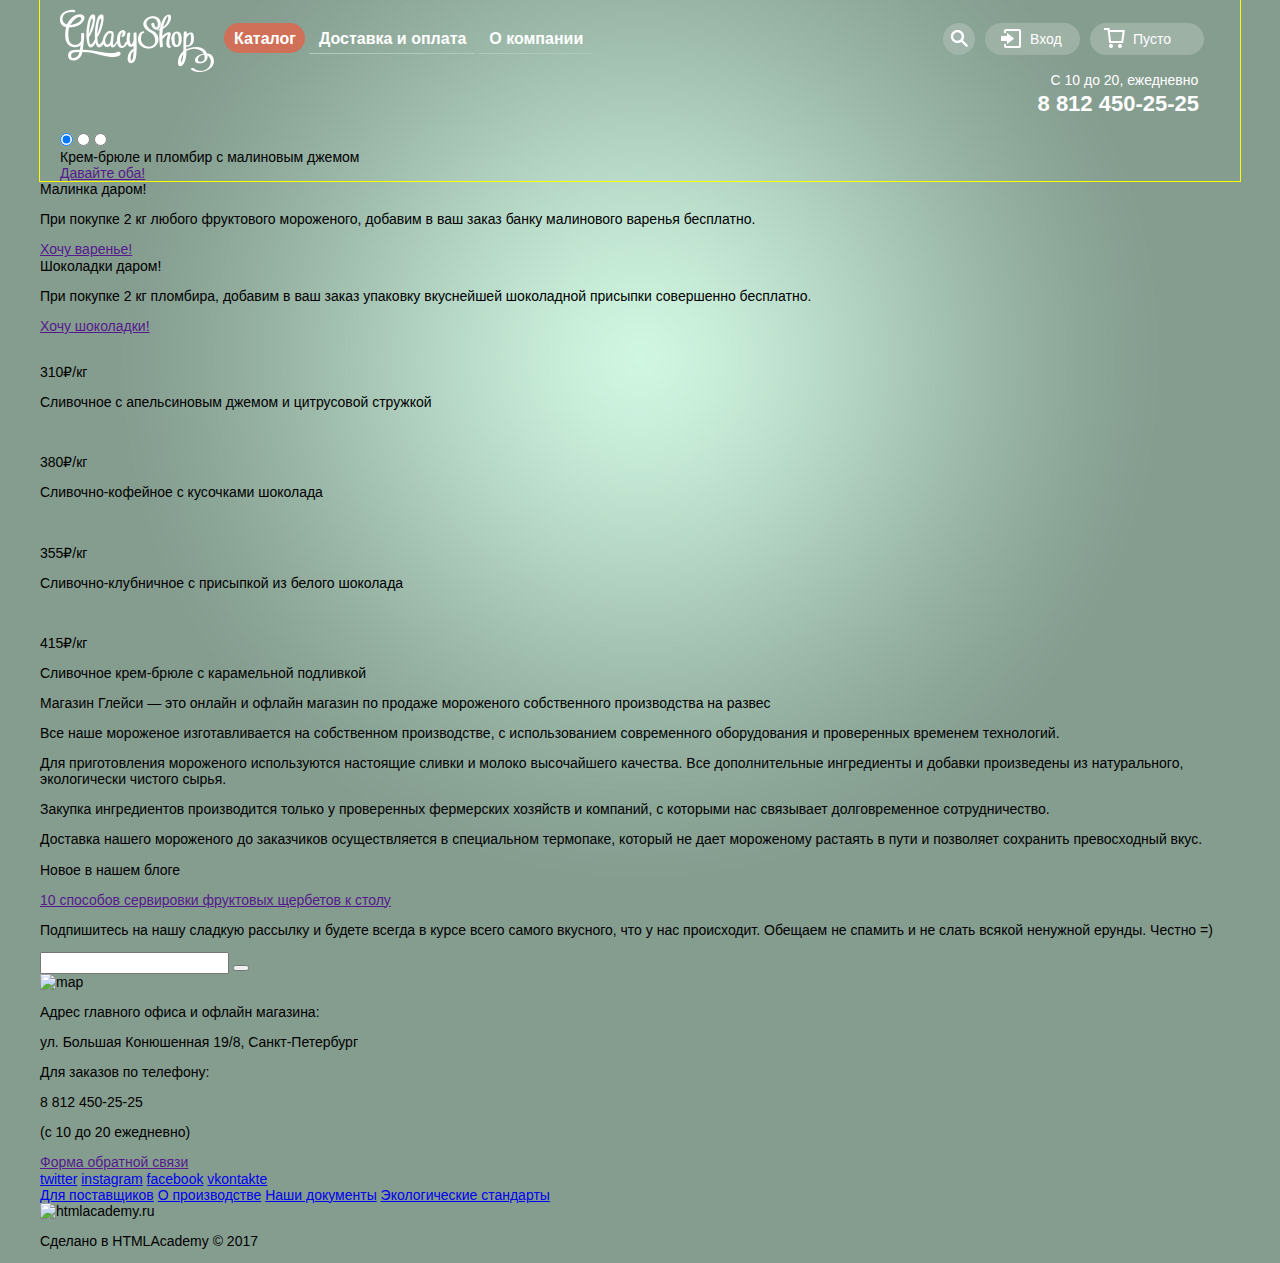
==== index.html @ 5979ecb3 "изменения в файле readme.md" ====
<!DOCTYPE html>
<html lang="ru">
    <head>
        <meta charset="utf-8">
        <title>HTML Academy: Глейси</title>
        <link href="css/normalize.css" rel="stylesheet">
        <link href="css/style.css" rel="stylesheet">
    </head>
  <body>
        <header class="main-header">
            <div class="header-container">
                <div class="menu-wrapper clearfix">
                    <div class="logo">
                       <img src="img/logo.png" alt="logo">
                    </div>
                    <div class="main-menu">
                        <a href="#" class="catalog active">Каталог</a> 
                            <ul class="new is-hidden">
                                <li>Новинки</li>
                                <li>Сливочное</li>
                                <li class="active">Щербеты</li>
                                <li>Фруктовый лед</li>
                                <li>Мелорин</li>
                            </ul>
                        <a href="#">Доставка и оплата</a>
                        <a href="#">О компании</a>
                    </div>
                    <div class="user-block clearfix">
                        <div class="search">поиск
                            <a href="#" class="search-link">search</a>
                        </div>
                        <div class="search-block">
                            <input type="text" placeholder="Что ищем?">
                        </div>
                        <div class="log-in">Вход</div>
                        <div class="popup-block">
                            <input type="text" placeholder="Электронная почта">
                            <input type="text" placeholder="Пароль">
                            <a href="#" class="log-in-link">Войти</a>
                            <a href="#">Забыли пароль?</a>
                            <a href="#">Новая регистрация</a>
                        </div>
                        <div class="basket">
                            <a href="#" class="buy">Пусто</a>
                        </div>
                        <div class="header-information">
                            <p class="time">С 10 до 20, ежедневно</p>
                            <p class="telephone">8 812 450-25-25</p>
                        </div>
                    </div>
                </div>
                <div class="slider">
                    <input type="radio" id="btn-1" name="toggle" checked>
                    <input type="radio" id="btn-2" name="toggle"> 
                    <input type="radio" id="btn-3" name="toggle"> 
                </div>
                <div class="slider-controls">
                    <label for="btn-1"></label>
                    <label for="btn-2"></label>
                    <label for="btn-3"></label>
                </div>
                <div class="slides"></div>
                    <div class="slide">
                        <div class="slide-text">
                            <div class="slide-title">Крем-брюле и пломбир с малиновым джемом</div>
                            <a href="" class="btn">Давайте оба!</a>
                        </div>
                    </div>
                    <div class="slide">
                        <div class="slide-text is-hidden">
                            <div class="slide-title">Шоколадный пломбир
                            и лимонный сорбет</div>
                            <a href="" class="btn">Давайте оба!</a>
                        </div>
                    </div>  
                    <div class="slide">
                        <div class="slide-text is-hidden">
                            <div class="slide-title">Пломбир с помадкой
                            и клубничный щербет</div>
                            <a href="" class="btn">Давайте оба!</a>
                        </div>
                    </div>      
                </div>
                <div class="slide-popup is-hidden">
                    <h2 class="slide-popup-title">Мы обязательно вам ответим!</h2>
                    <input type="text" placeholder="Как вас зовут?">
                    <input type="text" placeholder="Ваша почта для ответа?">
                    <input type="text" placeholder="Напишите что-нибудь...">
                    <button class="submit">Отправить</button>
                </div>
            </div>
        </header>
        <main class="main-container">
            <article class="offer-card">
                <div class="offer-title">Малинка даром!</div>
                <p class="offer-text">При покупке 2 кг любого фруктового мороженого, добавим в ваш заказ банку малинового варенья бесплатно.
                </p>
                <a href="" class="offer-btn">Хочу варенье!</a>
            </article>
            <article class="offer-card">
                <div class="offer-title">Шоколадки даром!</div>
                <p class="offer-text">При покупке 2 кг пломбира, добавим в ваш заказ упаковку вкуснейшей шоколадной присыпки совершенно бесплатно.</p>
                <a href="" class="offer-btn">Хочу шоколадки!</a>
            </article>
            <div class="popular-goods">
                <div class="popular-goods-container">
                    <div class="photo">
                        <img src="" alt="">
                    </div>  
                    <p class="popular-goods-price">310₽/кг</p>
                    <p class="popular-goods-description">Сливочное с апельсиновым джемом и цитрусовой стружкой</p>
                </div>
                <div class="popular-goods-container">
                    <div class="photo">
                        <img src="" alt="">
                    </div>  
                    <p class="popular-goods-price">380₽/кг</p>
                    <p class="popular-goods-description">Сливочно-кофейное с кусочками шоколада</p>
                </div>
                <div class="popular-goods-container">
                    <div class="photo">
                        <img src="" alt="">
                    </div>  
                    <p class="popular-goods-price">355₽/кг</p>
                    <p class="popular-goods-description">Сливочно-клубничное с присыпкой из белого шоколада</p>
                </div>
                <div class="popular-goods-container">
                    <div class="photo">
                        <img src="" alt="">
                    </div>  
                    <p class="popular-goods-price">415₽/кг</p>
                    <p class="popular-goods-description">Сливочное крем-брюле с карамельной подливкой</p>
                </div>
            </div>
            <section class="features-block">
                <div class="features-title">Магазин Глейси — это онлайн и офлайн магазин по продаже мороженого собственного производства на развес</div>
                <p class="feature-topic">Все наше мороженое изготавливается на собственном производстве, с использованием современного оборудования и проверенных временем технологий.</p>
                <p class="feature-topic">Для приготовления мороженого используются настоящие сливки и молоко высочайшего качества. Все дополнительные ингредиенты и добавки произведены из натурального, экологически чистого сырья.</p>
                <p class="feature-topic">Закупка ингредиентов  производится только у проверенных фермерских хозяйств и компаний, с которыми нас связывает долговременное сотрудничество.</p>
                <p class="feature-topic">Доставка нашего мороженого до заказчиков осуществляется в специальном термопаке, который не дает мороженому растаять в пути и позволяет сохранить превосходный вкус.</p>
            </section>
            <section class="new-info">
                <p class="new-info-title">Новое в нашем блоге</p>
                <a href="" class="new-info-link">10 способов сервировки фруктовых щербетов к столу</a>
            </section>
            <section class="subscribe-block">
                <p class="subscribe-block-text">Подпишитесь на нашу сладкую рассылку и будете всегда в курсе всего самого вкусного, что у нас происходит. Обещаем не спамить и не слать всякой ненужной ерунды. Честно =)</p>
                <input type="text">
                <button class="button"></button>
            </section>
            <div class="map-block">
                <img src="" alt="map">
                <div class="contacts-container">
                    <p class="contacts-text">Адрес главного офиса и офлайн магазина:</p>
                    <p class="contacts-adress">ул. Большая Конюшенная 19/8, Санкт-Петербург</p>
                    <p class="contacts-text">Для заказов по телефону:</p>
                    <p class="telephone">8 812 450-25-25</p>
                    <p class="comment">(с 10 до 20 ежедневно)</p>
                    <a href="" class="feedback">Форма обратной связи</a>
                    </div>
                </div>
            </div>          
        </main>
        <footer class="footer">
            <div class="footer-container">
                <div class="footer-social">
                    <a href="#" class="social-btn">twitter</a>
                    <a href="#" class="social-btn">instagram</a>
                    <a href="#" class="social-btn">facebook</a>
                    <a href="#" class="social-btn">vkontakte</a>
                </div>
                <div class="footer-menu">
                    <a href="#">Для поставщиков</a>
                    <a href="#">О производстве</a>
                    <a href="#">Наши документы</a>
                    <a href="#">Экологические стандарты</a>
                </div>
                <div class="footer-made-in">
                    <img src="" alt="htmlacademy.ru">
                    <p class="made-in-description">Сделано в HTMLAcademy © 2017</p>
                </div>
            </div>
        </footer>
  </body>
</html>
---- css/style.css ----
@font-face {
    font-family: "Roboto-Medium";
    src:url("../fonts/web/robotomedium.woff");
        font-weight: normal;
}

@font-face {
    font-family: "Roboto-Bold";
    src:url("../fonts/web/robotobold.woff");
        font-weight: bold;
}

html, body {
    margin: 0;
    padding: 0;
}

html {
    width: auto;
    height: auto;   
    
}

body {
    width: 1200px;
    margin: 0 auto;
    height: auto;
    font-family: "Roboto", Arial, sans-serif;
    font-style: normal;
    font-size: 14px;
    color: #000;
    background: url("../img/background.jpg") repeat 50% 0;
    background-color: #fff;
}

.main-header {
    outline: yellow solid thin;
    width: auto;

}

.header-container {
    width: 1160px;
    outline: white solid thin;
    margin: 0 auto;
    padding: 0 20px;

}
.menu-wrapper {
    margin-bottom: 50px; /*временное свойство*/
}

.clearfix::after {
    content: "";
    display: table;
    clear: both;
}

.logo {
    float: left;
    margin-top: 9px;
}

.main-menu {
    float: left;
    margin-left: 10px;
    margin-top: 30px;
    vertical-align: top;
}

.is-hidden {
    display: none;
}

.main-menu a {
    position: relative;
    display: inline;
    color: #fff;
    text-decoration: none;
    padding: 7px 9px 6px 10px;
    font-weight: bold;
    font-size: 16px;
    border-bottom: 1px solid #B1C9BC;
}

.main-menu a:hover {
    background-color: #F7F6F3;
    color: #000;
    border-radius: 20px 20px 20px 20px;
    padding: 7px 9px 6px 10px;
}

.main-menu a:active {
    background-color: #F7F6F3;
    color: #000;
    border-radius: 20px 20px 20px 20px;
    padding: 7px 9px 6px 10px;
    border-top: 2px solid #696969;
}

.main-menu > .active {
    color: #fff;
    background-color: #D07058;
    border-radius: 20px;
    border-bottom: none;
}

.new {
    position: absolute;
    list-style: none;
    width: 143px;
    padding: 0;
    background-color: #F7F6F3;
    color: #000;
    margin-left: -8px;
    margin-top: 12px;
    border-radius: 5px;

}

.new li:first-child {
    border-bottom: 1px solid #D1D0CE;
    padding-top: 9px;
    padding-bottom: 11px;
    font-weight: bold;
}
.new li:last-child {
    padding-bottom: 12px;
}

.new li {
    display: block;
    padding: 9px 18px 7px 20px;
}

.new li:hover {
    background-color: #FBDED8;
    border-radius: 5px;

}

.new li:active {
    background-color: #F6B5A5;
}

.new .active {
    background-color: #D07058;
}

.catalog:hover  ~ .is-hidden {
    display: block;
}

.user-block {
    position: relative;
    float: right;
    width: 277px;
    height: 60px;
    margin-top: 23px;
}

.search {
    float: left;
    font-size: 0;
}

.search-link {
    float: left;
    font-size: 0;
    width: 32px;
    height: 32px;
    background-color: #A1B5AA;
    background-image: url("../img/spritesheet.png");
    background-position: -306px -178px;
    border-radius: 50%;
}

.search-link:hover {
    width: 32px;
    height: 32px;
    background-color: #F8F7F4;
    background-image: url("../img/spritesheet.png");
    background-position: -354px -178px;
} 

.search-block {
    display: none;
}

.search:hover ~ .search-block {
    display: block;
}

.search-block {
    position: absolute;
    width: 326px;
    height: 69px;
    background-color: #F8F7F4;
    top: 36px;
    right: 244px;
    border-radius: 5px;
    padding: 15px 0px 0px 15px;
}

.search-block input {
    width: 280px;
    border-radius: 5px;
    border: 1px solid #D3D3D2;
    margin-top: 6px;
    padding: 10px 16px 14px 13px;
}

.log-in {
    position: relative;
    float: left;
    margin-left: 10px;
    width: 50px;
    border-radius: 18px;
    padding: 8px 0px 8px 45px;
    background-color: #9DB1A5;
    color: #fff;
}

.log-in::before {
    position: absolute;
    content: "";
    background-image: url("../img/icons/log-in.png");
    width: 21px;
    height: 19px;
    top: 6px;
    left: 16px;
}

.log-in:hover {
    position: relative;
    background-color: #F8F7F4;
    color: #000;
    width: 50px;
    padding: 8px 0px 8px 45px;
   
}

.log-in:hover::before {
    position: absolute;
    content: "";
    background-image: url("../img/spritesheet.png");
    width: 21px;
    height: 19px;
    background-position: -263px -143px;
}

.popup-block {
    display: none;
}

.popup-block {
    position: absolute;
    width: 270px;
    border-radius: 5px;
    background-color: #F8F7F4;
    top: 36px;
    right: 141px;
    padding: 15px 0px 20px 6px;
}

.popup-block input {
    display: block;
    width: 208px;
    border-radius: 5px;
    border: 1px solid #D3D3D2;
    margin-top: 6px;
    margin-bottom: 20px;
    margin-left: 12px;
    padding: 11px 16px 14px 15px;
}

.popup-block .log-in-link {
    float: left;
    width: 52px;
    padding: 11px 25px;
    margin-left: 12px;
    margin-top: 0;
    text-align: center;
    border-radius: 30px;
    text-decoration: none;
    font-size: 18px;
    line-height: 24px;
    color: #fff;
    background-image: linear-gradient(#F16642, #E74C36);
}

.popup-block a {
    float: left;
    color: #000;
    margin: 4px 0px 1px 19px;
}

.log-in:hover ~ .popup-block {
    display: block;
}

.basket {
    position: relative;
    float: left;
    margin-left: 10px;
    width: 50px;
    border-radius: 18px;
    padding: 8px 21px 8px 43px;
    background-color: #9DB1A5;
    
}

.basket a {
    text-decoration: none;
    color: #fff;
}

.basket::before {
    position: absolute;
    content: "";
    background-image: url("../img/spritesheet.png");
    width: 21px;
    height: 20px;
    background-position: -15px -15px;
    top: 5px;
    left: 14px;
}

.header-information {
    float: right;
    color: #fff;
}

.header-information .time {
    font-size: 14px;
    line-height: 24px;
    margin: 0;
    padding: 13px 5px 0px 28px;

}

.header-information .telephone {
    font-size: 22px;
    line-height: 24px;
    font-weight: bold;
    margin: 0;
    padding: 0px 21px 5px 15px;
}
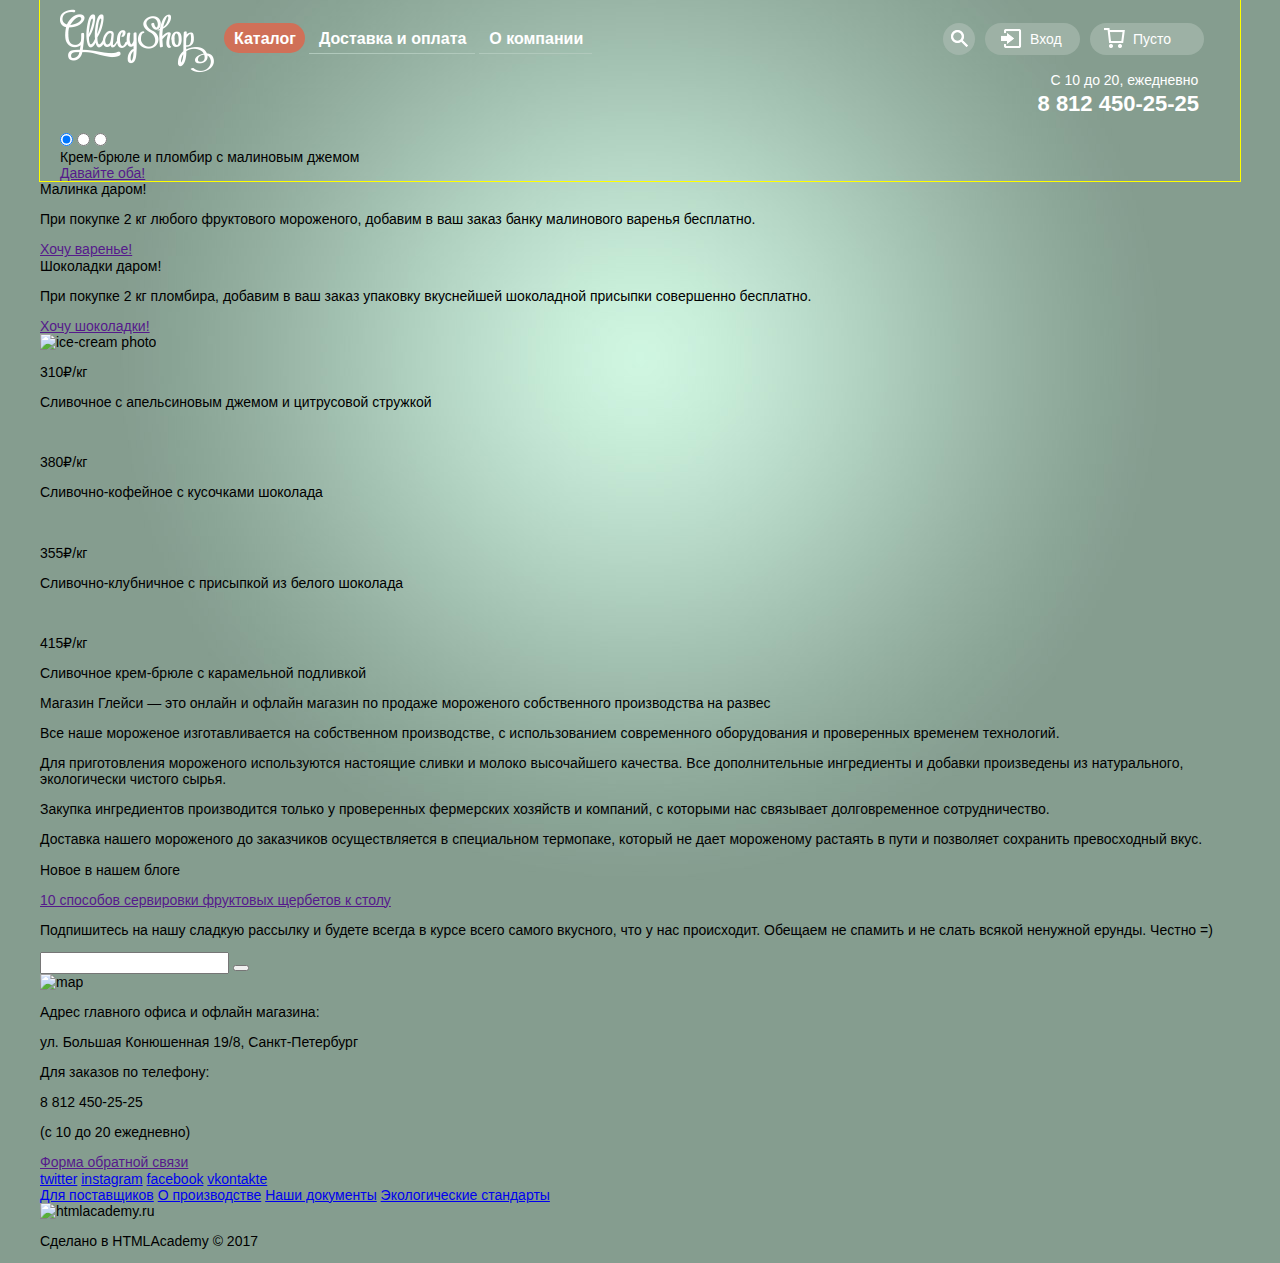
==== commit ebd408df: "внесение поправок" ====
--- a/index.html
+++ b/index.html
@@ -105,7 +105,7 @@
             <div class="popular-goods">
                 <div class="popular-goods-container">
                     <div class="photo">
-                        <img src="" alt="">
+                        <img src="#" alt="ice-cream photo">
                     </div>  
                     <p class="popular-goods-price">310₽/кг</p>
                     <p class="popular-goods-description">Сливочное с апельсиновым джемом и цитрусовой стружкой</p>
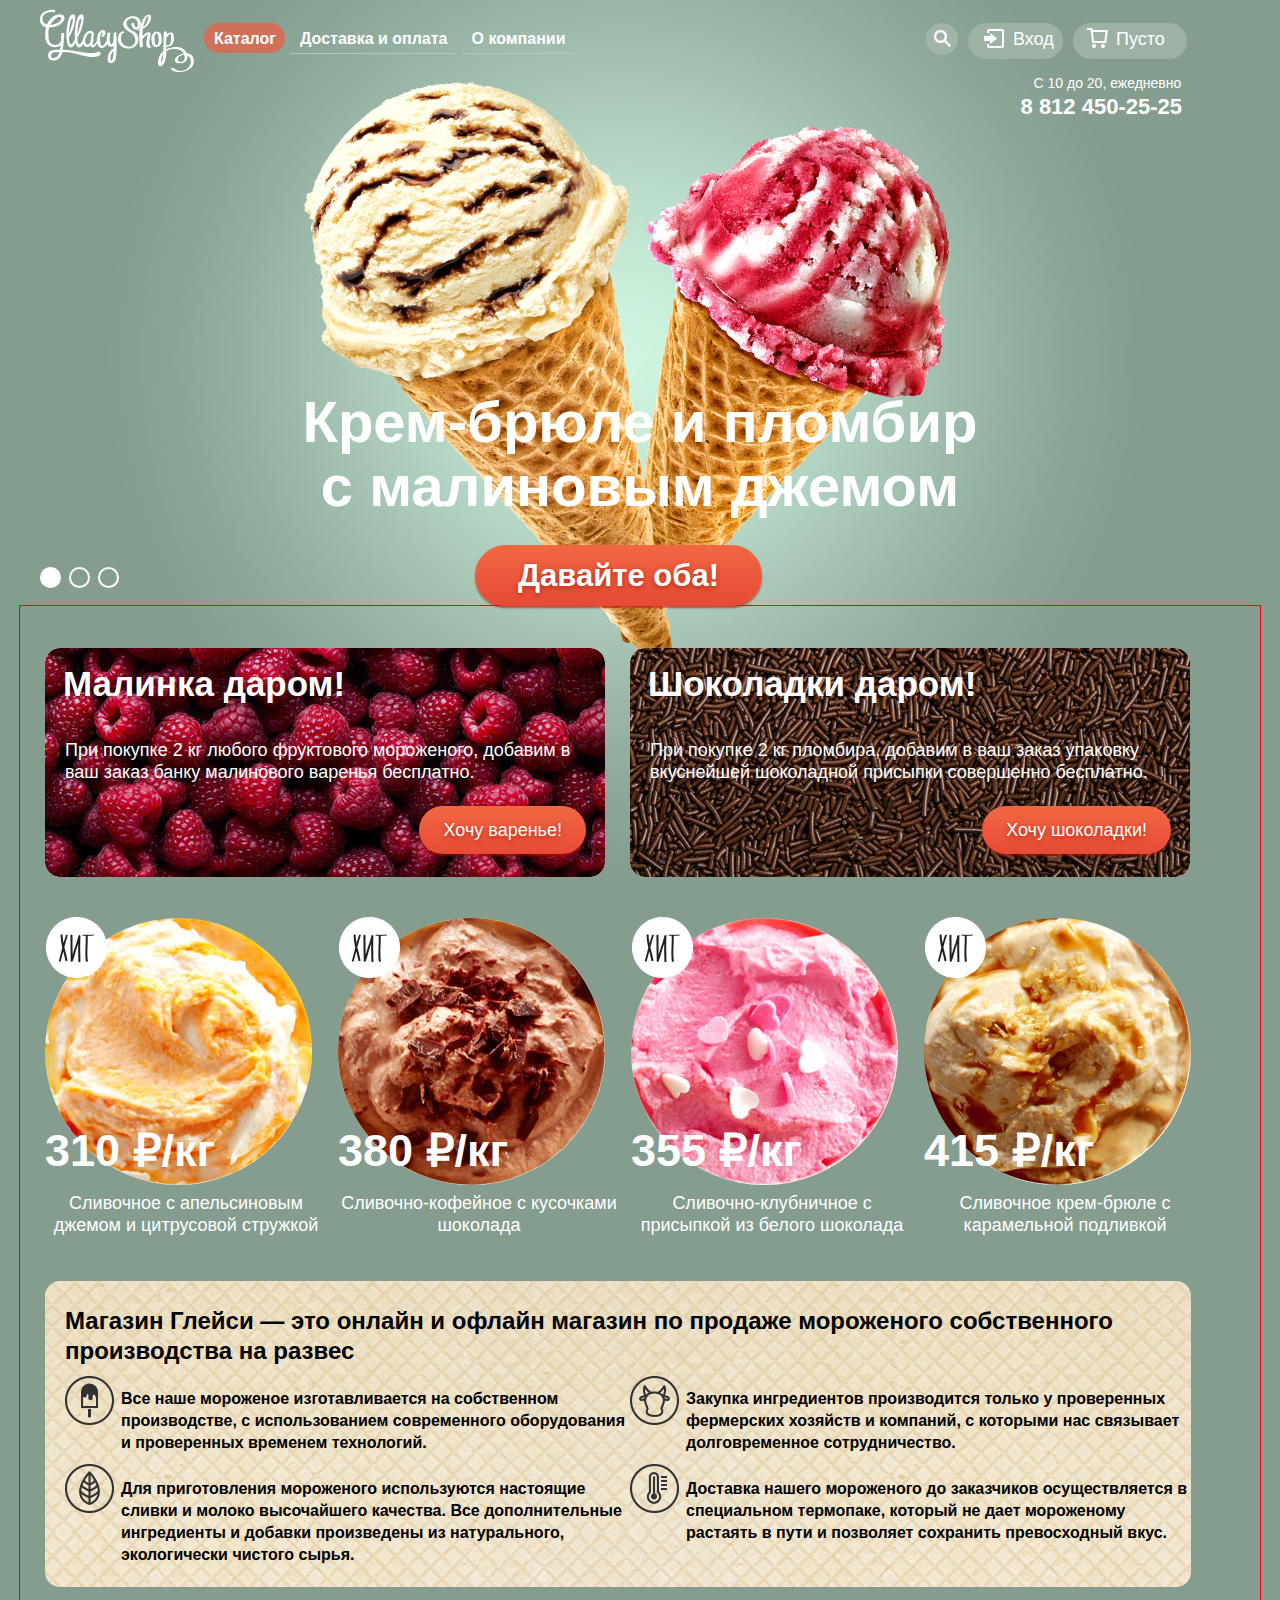
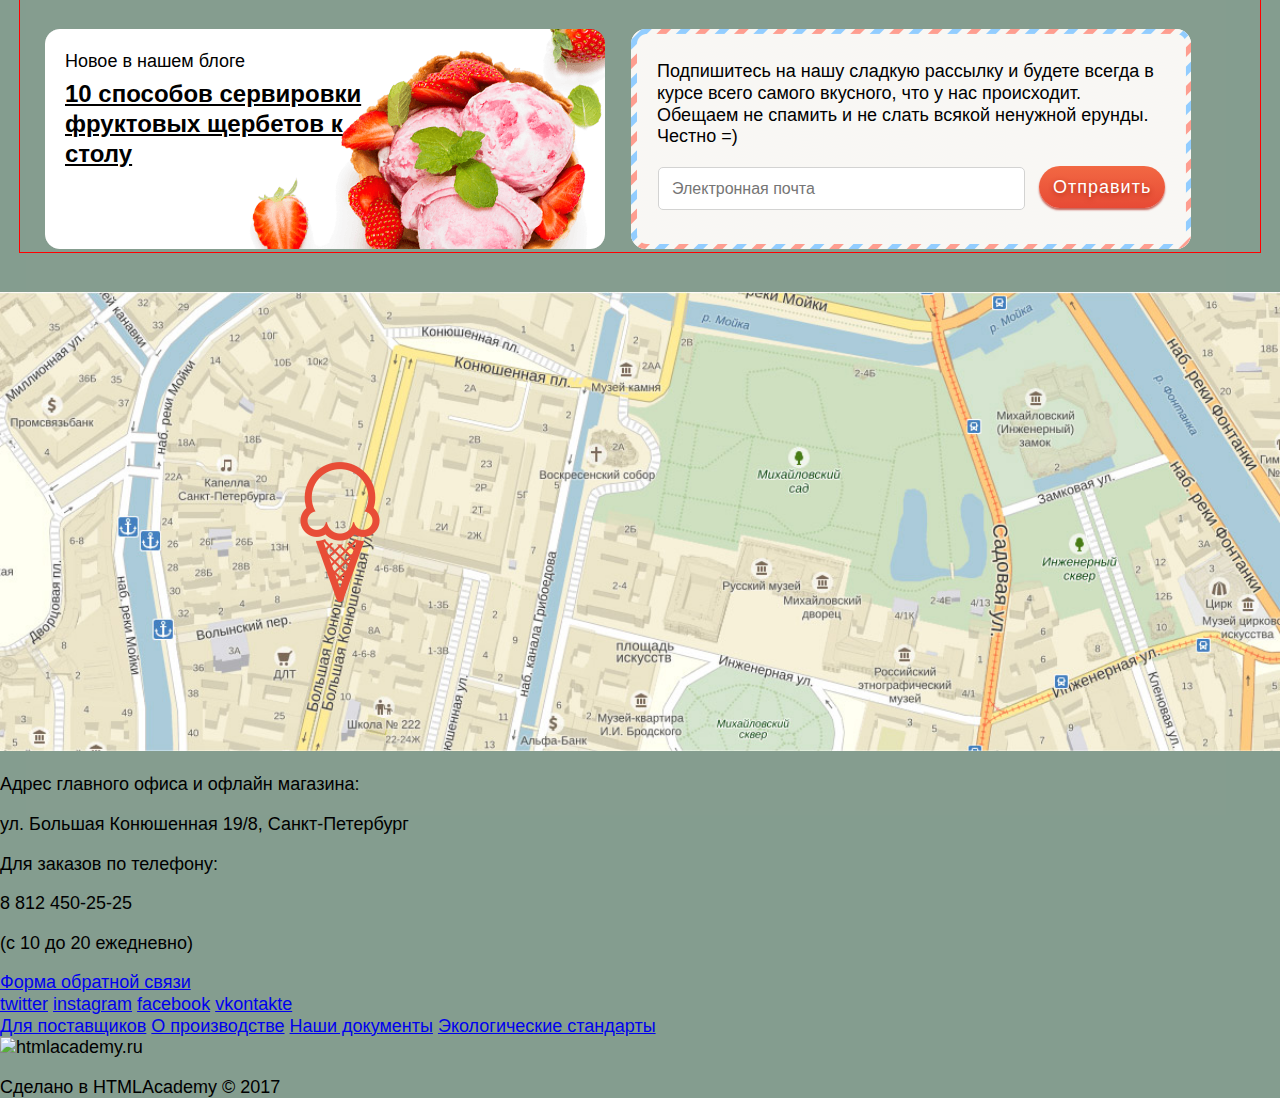
==== commit 470bac07: "верстка слайдера" ====
--- a/index.html
+++ b/index.html
@@ -6,10 +6,13 @@
         <link href="css/normalize.css" rel="stylesheet">
         <link href="css/style.css" rel="stylesheet">
     </head>
-  <body>
-        <header class="main-header">
-            <div class="header-container">
-                <div class="menu-wrapper clearfix">
+    <body>
+        <input type="radio" id="btn-1" name="toggle" checked>
+        <input type="radio" id="btn-2" name="toggle"> 
+        <input type="radio" id="btn-3" name="toggle"> 
+        <div class="site-wrapper">
+            <div class="content-wrapper">
+                <header class="main-header clearfix">
                     <div class="logo">
                        <img src="img/logo.png" alt="logo">
                     </div>
@@ -48,38 +51,27 @@
                             <p class="telephone">8 812 450-25-25</p>
                         </div>
                     </div>
-                </div>
+                </header>
                 <div class="slider">
-                    <input type="radio" id="btn-1" name="toggle" checked>
-                    <input type="radio" id="btn-2" name="toggle"> 
-                    <input type="radio" id="btn-3" name="toggle"> 
-                </div>
-                <div class="slider-controls">
-                    <label for="btn-1"></label>
-                    <label for="btn-2"></label>
-                    <label for="btn-3"></label>
-                </div>
-                <div class="slides"></div>
-                    <div class="slide">
-                        <div class="slide-text">
-                            <div class="slide-title">Крем-брюле и пломбир с малиновым джемом</div>
-                            <a href="" class="btn">Давайте оба!</a>
-                        </div>
+                    <div class="slide" id="slide1">
+                        <div class="slide-title">Крем-брюле и пломбир с малиновым джемом</div>
+                        <a href="#" class="slide-btn">Давайте оба!</a>
                     </div>
-                    <div class="slide">
-                        <div class="slide-text is-hidden">
-                            <div class="slide-title">Шоколадный пломбир
+                    <div class="slide" id="slide2">
+                        <div class="slide-title">Шоколадный пломбир
                             и лимонный сорбет</div>
-                            <a href="" class="btn">Давайте оба!</a>
-                        </div>
+                        <a href="#" class="slide-btn">Давайте оба!</a>
                     </div>  
-                    <div class="slide">
-                        <div class="slide-text is-hidden">
-                            <div class="slide-title">Пломбир с помадкой
+                    <div class="slide" id="slide3">
+                        <div class="slide-title">Пломбир с помадкой
                             и клубничный щербет</div>
-                            <a href="" class="btn">Давайте оба!</a>
-                        </div>
-                    </div>      
+                        <a href="" class="slide-btn">Давайте оба!</a>
+                    </div>  
+                    <div class="slider-controls">
+                        <label for="btn-1"></label>
+                        <label for="btn-2"></label>
+                        <label for="btn-3"></label>
+                    </div>
                 </div>
                 <div class="slide-popup is-hidden">
                     <h2 class="slide-popup-title">Мы обязательно вам ответим!</h2>
@@ -89,97 +81,104 @@
                     <button class="submit">Отправить</button>
                 </div>
             </div>
-        </header>
-        <main class="main-container">
-            <article class="offer-card">
-                <div class="offer-title">Малинка даром!</div>
-                <p class="offer-text">При покупке 2 кг любого фруктового мороженого, добавим в ваш заказ банку малинового варенья бесплатно.
-                </p>
-                <a href="" class="offer-btn">Хочу варенье!</a>
-            </article>
-            <article class="offer-card">
-                <div class="offer-title">Шоколадки даром!</div>
-                <p class="offer-text">При покупке 2 кг пломбира, добавим в ваш заказ упаковку вкуснейшей шоколадной присыпки совершенно бесплатно.</p>
-                <a href="" class="offer-btn">Хочу шоколадки!</a>
-            </article>
-            <div class="popular-goods">
-                <div class="popular-goods-container">
-                    <div class="photo">
-                        <img src="#" alt="ice-cream photo">
-                    </div>  
-                    <p class="popular-goods-price">310₽/кг</p>
-                    <p class="popular-goods-description">Сливочное с апельсиновым джемом и цитрусовой стружкой</p>
+            <main class="main-container">
+                <div class="offers-container">
+                    <article class="offer-card raspberry clearfix">
+                        <div class="offer-title">Малинка даром!</div>
+                        <p class="offer-text">При покупке 2 кг любого фруктового мороженого, добавим в ваш заказ банку малинового варенья бесплатно.
+                        </p>
+                        <a href="#" class="offer-btn">Хочу варенье!</a>
+                    </article>
+                    <article class="offer-card chocolate clearfix">
+                        <div class="offer-title">Шоколадки даром!</div>
+                        <p class="offer-text">При покупке 2 кг пломбира, добавим в ваш заказ упаковку вкуснейшей шоколадной присыпки совершенно бесплатно.</p>
+                        <a href="#" class="offer-btn">Хочу шоколадки!</a>
+                    </article>
                 </div>
-                <div class="popular-goods-container">
-                    <div class="photo">
-                        <img src="" alt="">
-                    </div>  
-                    <p class="popular-goods-price">380₽/кг</p>
-                    <p class="popular-goods-description">Сливочно-кофейное с кусочками шоколада</p>
+                <div class="popular-goods">
+                    <div class="popular-goods-container">
+                        <div class="photo">
+                            <img src="img/orange.jpg" width="267" height="267" alt="ice-cream photo">
+                        </div>  
+                        <p class="popular-goods-price">310 ₽/кг</p>
+                        <p class="popular-goods-description">Сливочное с апельсиновым джемом и цитрусовой стружкой</p>
+                        <a href="#" class="popular-btn">Быстрый просмотр</a>
+                    </div>
+                    <div class="popular-goods-container">
+                        <div class="photo">
+                            <img src="img/coffe.jpg" width="267" height="267" alt="ice-cream photo">
+                        </div>  
+                        <p class="popular-goods-price">380 ₽/кг</p>
+                        <p class="popular-goods-description">Сливочно-кофейное с кусочками шоколада</p>
+                        <a href="#" class="popular-btn">Быстрый просмотр</a>
+                    </div>
+                    <div class="popular-goods-container">
+                        <div class="photo">
+                            <img src="img/strawberry.jpg" width="267" height="267" alt="ice-cream photo">
+                        </div>  
+                        <p class="popular-goods-price">355 ₽/кг</p>
+                        <p class="popular-goods-description">Сливочно-клубничное с присыпкой из белого шоколада</p>
+                        <a href="#" class="popular-btn">Быстрый просмотр</a>
+                    </div>
+                    <div class="popular-goods-container">
+                        <div class="photo">
+                            <img src="img/caramel.jpg" width="267" height="267" alt="ice-cream photo">
+                        </div>  
+                        <p class="popular-goods-price">415 ₽/кг</p>
+                        <p class="popular-goods-description">Сливочное крем-брюле с карамельной подливкой</p>
+                        <a href="#" class="popular-btn">Быстрый просмотр</a>
+                    </div>
                 </div>
-                <div class="popular-goods-container">
-                    <div class="photo">
-                        <img src="" alt="">
-                    </div>  
-                    <p class="popular-goods-price">355₽/кг</p>
-                    <p class="popular-goods-description">Сливочно-клубничное с присыпкой из белого шоколада</p>
+                <section class="features-block">
+                    <div class="features-title">Магазин Глейси — это онлайн и офлайн магазин по продаже мороженого собственного производства на развес</div>
+                    <p class="feature-topic ice-cream">Все наше мороженое изготавливается на собственном производстве, с использованием современного оборудования и проверенных временем технологий.</p>
+                    <p class="feature-topic cow">Закупка ингредиентов  производится только у проверенных фермерских хозяйств и компаний, с которыми нас связывает долговременное сотрудничество.</p>
+                    <p class="feature-topic leaf">Для приготовления мороженого используются настоящие сливки и молоко высочайшего качества. Все дополнительные ингредиенты и добавки произведены из натурального, экологически чистого сырья.</p>
+                    <p class="feature-topic thermometer">Доставка нашего мороженого до заказчиков осуществляется в специальном термопаке, который не дает мороженому растаять в пути и позволяет сохранить превосходный вкус.</p>
+                </section>
+                <div class="info-wrapper">
+                    <section class="new-info">
+                        <p class="new-info-title">Новое в нашем блоге</p>
+                        <a href="#" class="new-info-link">10 способов сервировки фруктовых щербетов к столу</a>
+                    </section>
+                    <section class="subscribe-block">
+                        <p class="subscribe-block-text">Подпишитесь на нашу сладкую рассылку и будете всегда в курсе всего самого вкусного, что у нас происходит. Обещаем не спамить и не слать всякой ненужной ерунды. Честно =)</p>
+                        <input type="text" placeholder="Электронная почта">
+                        <button class="btn">Отправить</button>
+                    </section>
                 </div>
-                <div class="popular-goods-container">
-                    <div class="photo">
-                        <img src="" alt="">
-                    </div>  
-                    <p class="popular-goods-price">415₽/кг</p>
-                    <p class="popular-goods-description">Сливочное крем-брюле с карамельной подливкой</p>
-                </div>
-            </div>
-            <section class="features-block">
-                <div class="features-title">Магазин Глейси — это онлайн и офлайн магазин по продаже мороженого собственного производства на развес</div>
-                <p class="feature-topic">Все наше мороженое изготавливается на собственном производстве, с использованием современного оборудования и проверенных временем технологий.</p>
-                <p class="feature-topic">Для приготовления мороженого используются настоящие сливки и молоко высочайшего качества. Все дополнительные ингредиенты и добавки произведены из натурального, экологически чистого сырья.</p>
-                <p class="feature-topic">Закупка ингредиентов  производится только у проверенных фермерских хозяйств и компаний, с которыми нас связывает долговременное сотрудничество.</p>
-                <p class="feature-topic">Доставка нашего мороженого до заказчиков осуществляется в специальном термопаке, который не дает мороженому растаять в пути и позволяет сохранить превосходный вкус.</p>
-            </section>
-            <section class="new-info">
-                <p class="new-info-title">Новое в нашем блоге</p>
-                <a href="" class="new-info-link">10 способов сервировки фруктовых щербетов к столу</a>
-            </section>
-            <section class="subscribe-block">
-                <p class="subscribe-block-text">Подпишитесь на нашу сладкую рассылку и будете всегда в курсе всего самого вкусного, что у нас происходит. Обещаем не спамить и не слать всякой ненужной ерунды. Честно =)</p>
-                <input type="text">
-                <button class="button"></button>
-            </section>
+            </main>    
             <div class="map-block">
-                <img src="" alt="map">
+                <img src="img/map.jpg" alt="map" class="map">
                 <div class="contacts-container">
                     <p class="contacts-text">Адрес главного офиса и офлайн магазина:</p>
                     <p class="contacts-adress">ул. Большая Конюшенная 19/8, Санкт-Петербург</p>
                     <p class="contacts-text">Для заказов по телефону:</p>
                     <p class="telephone">8 812 450-25-25</p>
                     <p class="comment">(с 10 до 20 ежедневно)</p>
-                    <a href="" class="feedback">Форма обратной связи</a>
+                    <a href="#" class="feedback">Форма обратной связи</a>
+                </div>
+            </div>          
+            <footer class="footer">
+                <div class="footer-container">
+                    <div class="footer-social">
+                        <a href="#" class="social-btn">twitter</a>
+                        <a href="#" class="social-btn">instagram</a>
+                        <a href="#" class="social-btn">facebook</a>
+                        <a href="#" class="social-btn">vkontakte</a>
+                    </div>
+                    <div class="footer-menu">
+                        <a href="#">Для поставщиков</a>
+                        <a href="#">О производстве</a>
+                        <a href="#">Наши документы</a>
+                        <a href="#">Экологические стандарты</a>
+                    </div>
+                    <div class="footer-made-in">
+                        <img src="" alt="htmlacademy.ru">
+                        <p class="made-in-description">Сделано в HTMLAcademy © 2017</p>
                     </div>
                 </div>
-            </div>          
-        </main>
-        <footer class="footer">
-            <div class="footer-container">
-                <div class="footer-social">
-                    <a href="#" class="social-btn">twitter</a>
-                    <a href="#" class="social-btn">instagram</a>
-                    <a href="#" class="social-btn">facebook</a>
-                    <a href="#" class="social-btn">vkontakte</a>
-                </div>
-                <div class="footer-menu">
-                    <a href="#">Для поставщиков</a>
-                    <a href="#">О производстве</a>
-                    <a href="#">Наши документы</a>
-                    <a href="#">Экологические стандарты</a>
-                </div>
-                <div class="footer-made-in">
-                    <img src="" alt="htmlacademy.ru">
-                    <p class="made-in-description">Сделано в HTMLAcademy © 2017</p>
-                </div>
-            </div>
-        </footer>
-  </body>
+            </footer>
+        </div>    
+    </body>
 </html>
--- a/css/style.css
+++ b/css/style.css
@@ -22,31 +22,158 @@
 }
 
 body {
+    width: auto;
+    margin: 0 auto;
+    height: auto;
+    font-family: "Roboto", "Arial", sans-serif;
+    font-style: normal;
+    font-size: 18px;
+    line-height: 1.2;
+    color: #000;
+}
+
+body > input[type="radio"]{
+    display: none;
+}
+
+.site-wrapper {
+    width: auto;
+    margin: 0 auto;
+    background-color: #849d8f;
+    background-repeat: no-repeat;
+    background-position: 33% -1px;
+    transition: background-image 0.5s ease, background-color 0.5s ease;
+}
+
+.site-wrapper::before,
+.site-wrapper::after {
+    content: "";
+    visibility: hidden;
+}
+
+.site-wrapper::before {
+    background-image: url("../img/slide-2.jpg;");
+}
+
+.site-wrapper::after {
+    background-image: url("../img/slide-3.jpg");
+}
+
+.content-wrapper {
     width: 1200px;
     margin: 0 auto;
-    height: auto;
-    font-family: "Roboto", Arial, sans-serif;
-    font-style: normal;
-    font-size: 14px;
-    color: #000;
-    background: url("../img/background.jpg") repeat 50% 0;
+    padding: 0 20px;
+
+}
+/*Начало стилей слайдера*/
+.slider {
+    position: relative;
+    padding-top: 257px;
+    line-height: 1.1;
+    text-align: center;
+    color: #fff;
+}
+
+.slide-title {
+    width: 700px;
+    margin: 0 auto;
+    margin-bottom: 27px;
+    font-weight: 700;
+    font-size: 58px;
+}
+
+.slide-btn {
+    display: inline-block;
+    padding: 10px 43px;
+    margin-right: 43px;
+    font-weight: 600;
+    font-size: 31px;
+    line-height: 41px;
+    vertical-align: top;
+    color: #fff;
+    text-decoration: none;
+    text-shadow: 0 2px 5px rgba(160, 32, 11, .76);
+    background: #f26843;
+    background: -moz-linear-gradient(top, #f26843 0%, #e74a35 100%);
+    background: -webkit-linear-gradient(top, #f26843 0%, #e74a35 100%);
+    background: linear-gradient(to bottom, #f26843 0%, #e74a35 100%);
+    border-radius: 100px;
+    box-shadow: 0 2px 2px rgba(172, 16, 0, 0.64);   
+}
+
+.slide-btn:hover {
+    background: -moz-linear-gradient(top, #f58669 0%, #ec6f5e 100%);
+    background: -webkit-linear-gradient(top, #f58669 0%, #ec6f5e 100%);
+    background: linear-gradient(to bottom, #f58669 0%, #ec6f5e 100%);
+    box-shadow: 0 2px 2px rgba(172, 16, 0, 1);
+}
+
+.slide-btn:active {
+    background: -moz-linear-gradient(top, #d84732 0%, #e1613e 100%);
+    background: -webkit-linear-gradient(top, #d84732 0%, #e1613e 100%);
+    background: linear-gradient(to bottom, #d84732 0%, #e1613e 100%);
+    box-shadow: inset 0 2px 2px rgba(172, 16, 0, 1);
+}
+
+.slider-controls {
+    position: absolute;
+    bottom: 18px;
+    left: 4;
+    z-index: 20;
+    font-size: 0;
+}
+
+.slider-controls label {
+    display: inline-block;
+    width: 17px;
+    height: 17px;
+    margin-right: 8px;
+    background-color: transparent;
+    border: 2px solid #fff;
+    vertical-align: top;
+    border-radius: 50%;
+    cursor: pointer;
+}
+
+.slide {
+    display: none;
+}
+
+#btn-1:checked ~ .site-wrapper #slide1,
+#btn-2:checked ~ .site-wrapper #slide2,
+#btn-3:checked ~ .site-wrapper #slide3 {
+    display: block;
+}
+
+#btn-1:checked ~ .site-wrapper label[for="btn-1"],
+#btn-2:checked ~ .site-wrapper label[for="btn-2"],
+#btn-3:checked ~ .site-wrapper label[for="btn-3"]{
     background-color: #fff;
 }
 
-.main-header {
-    outline: yellow solid thin;
-    width: auto;
-
-}
-
-.header-container {
-    width: 1160px;
-    outline: white solid thin;
-    margin: 0 auto;
-    padding: 0 20px;
-
-}
-.menu-wrapper {
+#btn-1:hover ~ .site-wrapper label[for="btn-1"],
+#btn-2:hover ~ .site-wrapper label[for="btn-2"],
+#btn-3:hover ~ .site-wrapper label[for="btn-3"]{
+    background-color: rgba(255, 255, 255, 0.3);
+}
+
+#btn-1:checked ~ .site-wrapper {
+    background-color: #849d8f;
+    background-image: url("../img/slide-1.jpg");
+}
+
+#btn-2:checked ~ .site-wrapper {
+    background-color: #8996a6;
+    background-image: url("../img/slide-2.jpg");
+}
+
+#btn-3:checked ~ .site-wrapper {
+    background-color: #9d8b84;
+    background-image: url("../img/slide-3.jpg");
+}
+
+/*Окончание стилей слайдера */
+.main-header{
     margin-bottom: 50px; /*временное свойство*/
 }
 
@@ -64,7 +191,7 @@
 .main-menu {
     float: left;
     margin-left: 10px;
-    margin-top: 30px;
+    margin-top: 28px;
     vertical-align: top;
 }
 
@@ -130,6 +257,7 @@
 
 .new li {
     display: block;
+    font-size: 14px;
     padding: 9px 18px 7px 20px;
 }
 
@@ -145,6 +273,7 @@
 
 .new .active {
     background-color: #D07058;
+    color: #fff;
 }
 
 .catalog:hover  ~ .is-hidden {
@@ -157,6 +286,7 @@
     width: 277px;
     height: 60px;
     margin-top: 23px;
+    margin-right: 37px;
 }
 
 .search {
@@ -216,7 +346,7 @@
     margin-left: 10px;
     width: 50px;
     border-radius: 18px;
-    padding: 8px 0px 8px 45px;
+    padding: 6px 0px 8px 45px;
     background-color: #9DB1A5;
     color: #fff;
 }
@@ -236,7 +366,7 @@
     background-color: #F8F7F4;
     color: #000;
     width: 50px;
-    padding: 8px 0px 8px 45px;
+    padding: 6px 0px 8px 45px;
    
 }
 
@@ -292,6 +422,7 @@
 .popup-block a {
     float: left;
     color: #000;
+    font-size: 14px;
     margin: 4px 0px 1px 19px;
 }
 
@@ -305,7 +436,7 @@
     margin-left: 10px;
     width: 50px;
     border-radius: 18px;
-    padding: 8px 21px 8px 43px;
+    padding: 6px 21px 8px 43px;
     background-color: #9DB1A5;
     
 }
@@ -335,7 +466,7 @@
     font-size: 14px;
     line-height: 24px;
     margin: 0;
-    padding: 13px 5px 0px 28px;
+    padding: 12px 5px 0px 28px;
 
 }
 
@@ -345,4 +476,361 @@
     font-weight: bold;
     margin: 0;
     padding: 0px 21px 5px 15px;
-}+}
+
+.main-container {
+    outline:  red solid thin;
+    width: 1200px;
+    margin: 0 auto;
+    padding: 0 20px;
+}
+
+.offers-container {
+    padding-top: 42px;
+}
+
+.offer-card {
+    display: inline-block;
+    width: 560px;
+    border-radius: 15px;
+    margin-right: 15px;
+    margin-left: 5px;
+    padding-bottom: 23px;
+}
+
+.offers-container .raspberry {
+    background-image: url("../img/raspberry.jpg");
+    background-repeat: no-repeat;
+}
+
+.offers-container .chocolate {
+    background-image: url("../img/chocolate.jpg");
+    background-repeat: no-repeat;
+}
+
+.offer-title {
+    display: inline-block;
+    font-size: 35px;
+    line-height: 41px;
+    font-weight: bold;
+    color: #fff;
+    margin: 15px 0 20px 18px;
+}
+
+.offer-text {
+    display: inline-block;
+    font-size: 18px;
+    line-height: 22px;
+    margin: 15px 0 23px 20px;
+    color: #fff;
+}
+
+.offer-btn {
+    float: right;
+    padding: 12px 24px;
+    margin-right: 19px;
+    font-size: 18px;
+    line-height: 24px;
+    vertical-align: top;
+    color: #fff;
+    text-decoration: none;
+    text-shadow: 0 2px 5px rgba(160, 32, 11, .76);
+    background: #f26843;
+    background: -moz-linear-gradient(top, #f26843 0%, #e74a35 100%);
+    background: -webkit-linear-gradient(top, #f26843 0%, #e74a35 100%);
+    background: linear-gradient(to bottom, #f26843 0%, #e74a35 100%);
+    border-radius: 100px;
+    box-shadow: 0 2px 2px rgba(172, 16, 0, 0.64);   
+}
+
+.offer-btn:hover {
+    background: -moz-linear-gradient(top, #f58669 0%, #ec6f5e 100%);
+    background: -webkit-linear-gradient(top, #f58669 0%, #ec6f5e 100%);
+    background: linear-gradient(to bottom, #f58669 0%, #ec6f5e 100%);
+    box-shadow: 0 2px 2px rgba(172, 16, 0, 1);
+}
+
+.offer-btn:active {
+    background: -moz-linear-gradient(top, #d84732 0%, #e1613e 100%);
+    background: -webkit-linear-gradient(top, #d84732 0%, #e1613e 100%);
+    background: linear-gradient(to bottom, #d84732 0%, #e1613e 100%);
+    box-shadow: inset 0 2px 2px rgba(172, 16, 0, 1);
+}
+
+.popular-goods {
+    display: inline-block;
+    margin-top: 30px;
+}
+
+.photo {
+    padding-top: 11px;
+    padding-left: 5px;
+}
+
+.photo > img {
+    border-radius: 50%;
+}
+
+.photo::before {
+    position: absolute;
+    content: "";
+    background-image: url("../img/popular.png");
+    background-repeat: no-repeat;
+    width: 61px;
+    height: 61px;
+    top: 10px;
+    left: 6px;
+}
+
+.popular-goods-container {
+    position: relative;
+    display: inline-block;
+    width: 292px;
+    margin-right: -4px;
+
+}
+
+.popular-goods-container:hover {
+    background-color: #9BAFA3;
+    border-radius: 5px;
+    box-shadow: 0 10px 10px rgba(0, 0, 0, 0.2);
+}
+
+.popular-goods-container:hover .popular-btn{
+    display: block;
+}
+
+.popular-goods-price {
+    position: absolute;
+    display: inline-block;
+    color: #fff;
+    bottom: 95px;
+    left: 5px;
+    font-weight: bold;
+    font-size: 45px;
+}
+
+.popular-goods-description {
+    display: inline-block;
+    color: #fff;
+    text-align: center;
+    margin-top: 3px;
+    padding-bottom: 64px;
+}
+
+.popular-btn {
+    position: absolute;
+    float: right;
+    bottom: 23px;
+    padding: 9px 14px;
+    margin-left: 40px;
+    letter-spacing: 1px;
+    font-size: 18px;
+    line-height: 24px;
+    vertical-align: top;
+    color: #fff;
+    text-decoration: none;
+    text-shadow: 0 2px 5px rgba(160, 32, 11, .76);
+    background: #f26843;
+    background: -moz-linear-gradient(top, #f26843 0%, #e74a35 100%);
+    background: -webkit-linear-gradient(top, #f26843 0%, #e74a35 100%);
+    background: linear-gradient(to bottom, #f26843 0%, #e74a35 100%);
+    border-radius: 100px;
+    box-shadow: 0 2px 2px rgba(172, 16, 0, 0.64);   
+}
+
+.popular-btn {
+    display: none;
+}
+
+.popular-btn:hover {
+    background: -moz-linear-gradient(top, #f58669 0%, #ec6f5e 100%);
+    background: -webkit-linear-gradient(top, #f58669 0%, #ec6f5e 100%);
+    background: linear-gradient(to bottom, #f58669 0%, #ec6f5e 100%);
+    box-shadow: 0 2px 2px rgba(172, 16, 0, 1);
+}
+
+.popular-btn:active {
+    background: -moz-linear-gradient(top, #d84732 0%, #e1613e 100%);
+    background: -webkit-linear-gradient(top, #d84732 0%, #e1613e 100%);
+    background: linear-gradient(to bottom, #d84732 0%, #e1613e 100%);
+    box-shadow: inset 0 2px 2px rgba(172, 16, 0, 1);
+}
+
+.features-block {
+    background-image: url("../img/waffle-background.png");
+    background-repeat: no-repeat;
+    margin-top: -37px;
+    margin-left: 5px;
+    padding: 20px 0 22px 20px;
+    
+}
+
+.features-title {
+    display: block;
+    width: 1120px;
+    font-size: 24px;
+    line-height: 30px;
+    font-weight: bold;
+    padding-top: 5px;
+
+}
+
+.feature-topic {
+    position: relative;
+    display: inline-block;
+    width: 504px;
+    padding-left: 56px;
+    font-size: 16px;
+    line-height: 22px;
+    font-weight: 600;
+    margin-bottom: 2px;
+    margin-top: 22px;
+    vertical-align: top;
+}
+
+.features-block .ice-cream::before {
+    position: absolute;
+    content: "";
+    background-image: url("../img/spritesheet.png");
+    background-repeat: no-repeat;
+    width: 49px;
+    height: 49px;
+    background-position: -122px -94px;
+    top: -12px;
+    left: 0px;
+}
+
+.features-block .cow::before {
+    position: absolute;
+    content: "";
+    background-image: url("../img/spritesheet.png");
+    background-repeat: no-repeat;
+    width: 49px;
+    height: 49px;
+    background-position: -210px -15px;
+    top: -12px;
+    left: 0px;
+}
+
+.features-block .leaf::before {
+    position: absolute;
+    content: "";
+    background-image: url("../img/spritesheet.png");
+    background-repeat: no-repeat;
+    width: 49px;
+    height: 49px;
+    background-position: -15px -156px;
+    top: -14px;
+    left: 0px;
+}
+
+.features-block .thermometer::before {
+    position: absolute;
+    content: "";
+    background-image: url("../img/spritesheet.png");
+    background-repeat: no-repeat;
+    width: 49px;
+    height: 49px;
+    background-position:  -224px -232px;
+    top: -14px;
+    left: 0px;
+}
+
+.info-wrapper {
+    margin-top: 39px;
+
+}
+
+.new-info {
+    display: inline-block;
+    background-image: url("../img/strawberry-background.png");
+    background-repeat: no-repeat;
+    width: 540px;
+    vertical-align: top;
+    margin-left: 5px;
+    margin-right: 16px;
+    padding: 4px 0 25px 20px;
+}
+
+.new-info-title {
+    margin-bottom: 6px;
+}
+
+.new-info-link {
+    display: inline-block;
+    width: 308px;
+    font-size: 24px;
+    line-height: 30px;
+    font-weight: bold;
+    color: #000;
+    margin-bottom: 56px;
+}
+
+.subscribe-block {
+    display: inline-block;
+    background-image: url("../img/envelope.png");
+    background-repeat: no-repeat;
+    width: 540px;
+    margin-left: 5px;
+    padding: 20px 0 22px 20px;
+}
+
+.subscribe-block-text {
+    width: 510px;
+    margin-top: 12px;
+    margin-left: 6px;
+}
+
+.subscribe-block input {
+    width: 352px;
+    padding: 12px 0 11px 13px;
+    margin: 1px 0 20px 7px;
+    border-radius: 5px;
+    font-size: 16px;
+    border: 1px solid #D3D3D2;
+}
+
+.subscribe-block .btn {
+    padding: 9px 14px;
+    margin-left: 9px;
+    letter-spacing: 1px;
+    border: none;
+    line-height: 24px;
+    vertical-align: top;
+    color: #fff;
+    text-shadow: 0 2px 5px rgba(160, 32, 11, .76);
+    background: #f26843;
+    background: -moz-linear-gradient(top, #f26843 0%, #e74a35 100%);
+    background: -webkit-linear-gradient(top, #f26843 0%, #e74a35 100%);
+    background: linear-gradient(to bottom, #f26843 0%, #e74a35 100%);
+    border-radius: 100px;
+    box-shadow: 0 2px 2px rgba(172, 16, 0, 0.64);   
+}
+
+.map-block {
+    width: auto;
+    position: relative;
+    margin-top: 40px;
+}
+
+.map {
+    width: 100%;
+
+}
+
+.map-block::before {
+    position: absolute;
+    content: "";
+    background-image: url("../img/spritesheet.png");
+    background-repeat: no-repeat;
+    width: 80px;
+    height: 140px;
+    background-position: -314px -15px;
+    top: 170px;
+    left: 300px;
+}
+
+
+
+
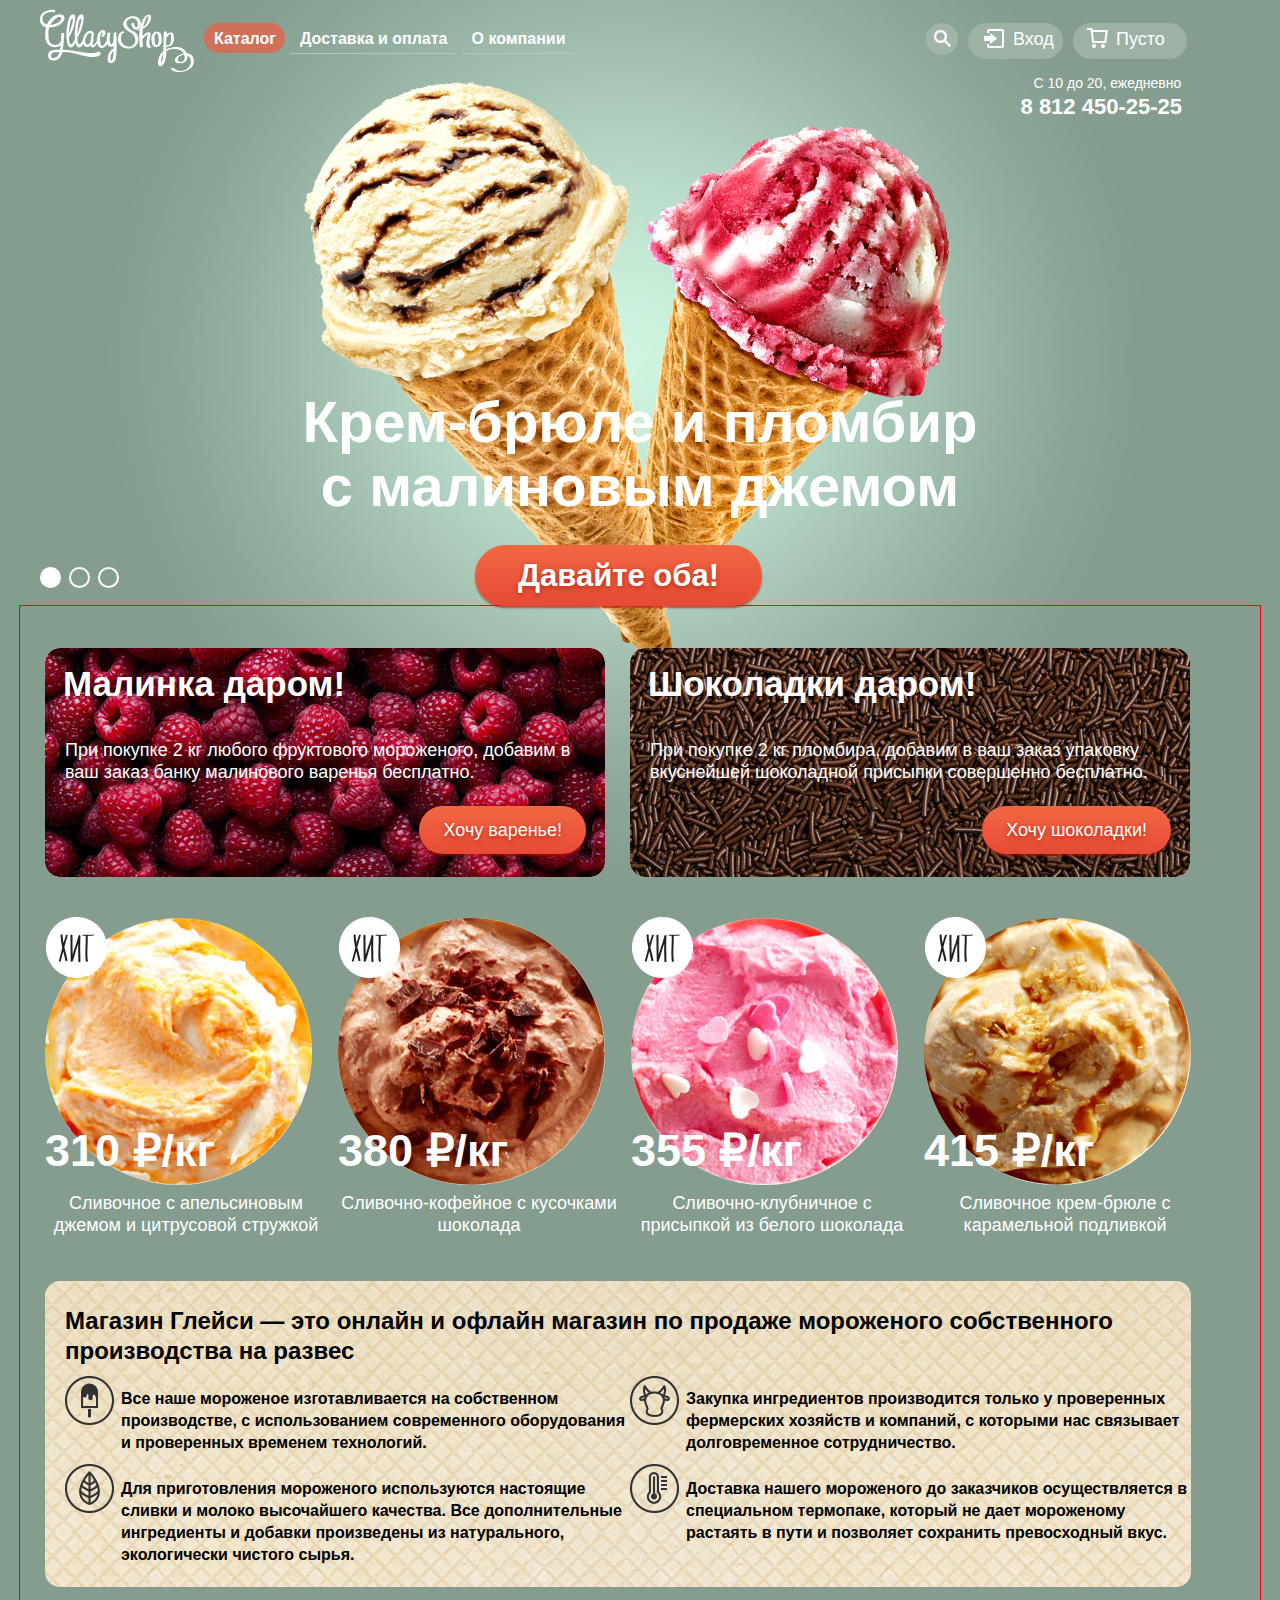
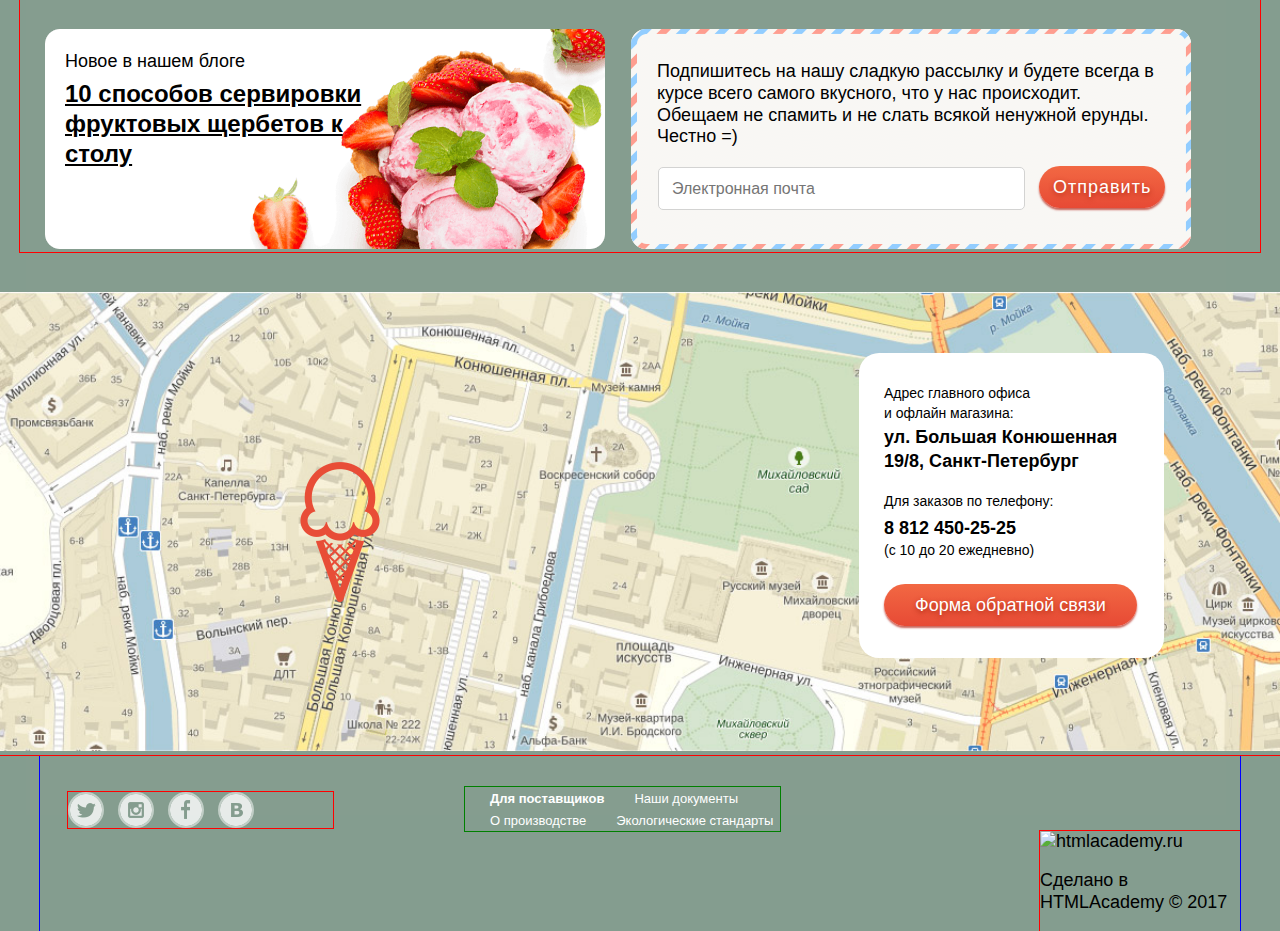
==== commit 4cf04bc4: "стилизация карты и путера" ====
--- a/index.html
+++ b/index.html
@@ -148,29 +148,31 @@
                     </section>
                 </div>
             </main>    
-            <div class="map-block">
+            <div class="map-block clearfix">
                 <img src="img/map.jpg" alt="map" class="map">
                 <div class="contacts-container">
-                    <p class="contacts-text">Адрес главного офиса и офлайн магазина:</p>
-                    <p class="contacts-adress">ул. Большая Конюшенная 19/8, Санкт-Петербург</p>
-                    <p class="contacts-text">Для заказов по телефону:</p>
-                    <p class="telephone">8 812 450-25-25</p>
-                    <p class="comment">(с 10 до 20 ежедневно)</p>
-                    <a href="#" class="feedback">Форма обратной связи</a>
+                    <div class="contacts-wrapper">
+                        <p class="contacts-text">Адрес главного офиса и офлайн магазина:</p>
+                        <p class="contacts-adress">ул. Большая Конюшенная 19/8, Санкт-Петербург</p>
+                        <p class="contacts-note">Для заказов по телефону:</p>
+                        <p class="telephone">8 812 450-25-25</p>
+                        <p class="comment">(с 10 до 20 ежедневно)</p>
+                        <a href="#" class="feedback">Форма обратной связи</a>
+                    </div>
                 </div>
             </div>          
             <footer class="footer">
-                <div class="footer-container">
-                    <div class="footer-social">
-                        <a href="#" class="social-btn">twitter</a>
-                        <a href="#" class="social-btn">instagram</a>
-                        <a href="#" class="social-btn">facebook</a>
-                        <a href="#" class="social-btn">vkontakte</a>
+                <div class="footer-container clearfix">
+                    <div class="footer-social clearfix">
+                        <a href="#" class="social-btn social-btn-twitter">twitter</a>
+                        <a href="#" class="social-btn social-btn-instagram">instagram</a>
+                        <a href="#" class="social-btn social-btn-facebook">facebook</a>
+                        <a href="#" class="social-btn social-btn-vkontakte">vkontakte</a>
                     </div>
                     <div class="footer-menu">
-                        <a href="#">Для поставщиков</a>
+                        <a href="#" class="active-link">Для поставщиков</a>
+                        <a href="#">Наши документы</a>
                         <a href="#">О производстве</a>
-                        <a href="#">Наши документы</a>
                         <a href="#">Экологические стандарты</a>
                     </div>
                     <div class="footer-made-in">
--- a/css/style.css
+++ b/css/style.css
@@ -831,6 +831,195 @@
     left: 300px;
 }
 
-
-
-
+.contacts-container {
+    position: absolute;
+    float: left;
+    width: 305px;
+    background-color: #fff;
+    border-radius: 20px;
+    top: 61px;
+    right: 116px;
+}
+
+.contacts-wrapper {
+    display: inline-block;
+    padding-left: 25px;
+}
+
+.contacts-container .contacts-text {
+    display: inline-block;
+    font-size: 14px;
+    line-height: 20px;
+    width: 157px;
+    margin-top: 30px;
+    margin-bottom: 0;
+}
+
+.contacts-adress {
+    display: inline-block;
+    width: 260px;
+    font-size: 18px;
+    line-height: 24px;
+    font-weight: bold;
+    margin-bottom: 4px;
+    margin-top: 1px;
+}
+
+.contacts-note {
+    display: inline-block;
+    font-size: 14px;
+    line-height: 20px;
+    width: 175px;
+    margin-bottom: 6px;
+}
+
+.contacts-container .telephone {
+    display: inline-block;
+    width: 260px;
+    font-size: 18px;
+    line-height: 22px;
+    font-weight: bold;
+    margin-top: 0;
+    margin-bottom: 0;
+}
+
+.comment {
+    display: inline-block;
+    font-size: 14px;
+    line-height: 20px;
+    width: 160px;
+    margin-bottom: 24px;
+    margin-top: 0;
+}
+
+.feedback {
+    display: inline-block;
+    padding: 9px 31px;
+    line-height: 24px;
+    vertical-align: top;
+    color: #fff;
+    margin-bottom: 32px;
+    text-decoration: none;
+    text-shadow: 0 2px 5px rgba(160, 32, 11, .76);
+    background: #f26843;
+    background: -moz-linear-gradient(top, #f26843 0%, #e74a35 100%);
+    background: -webkit-linear-gradient(top, #f26843 0%, #e74a35 100%);
+    background: linear-gradient(to bottom, #f26843 0%, #e74a35 100%);
+    border-radius: 100px;
+    box-shadow: 0 2px 2px rgba(172, 16, 0, 0.64);   
+}
+
+.feedback:hover {
+    background: -moz-linear-gradient(top, #f58669 0%, #ec6f5e 100%);
+    background: -webkit-linear-gradient(top, #f58669 0%, #ec6f5e 100%);
+    background: linear-gradient(to bottom, #f58669 0%, #ec6f5e 100%);
+    box-shadow: 0 2px 2px rgba(172, 16, 0, 1);
+}
+
+.feedback:active {
+    background: -moz-linear-gradient(top, #d84732 0%, #e1613e 100%);
+    background: -webkit-linear-gradient(top, #d84732 0%, #e1613e 100%);
+    background: linear-gradient(to bottom, #d84732 0%, #e1613e 100%);
+    box-shadow: inset 0 2px 2px rgba(172, 16, 0, 1);
+}
+
+.footer {
+    width: auto;
+    outline: red solid thin;
+}
+
+.footer-container {
+    width: 1200px;
+    margin: 0 auto;
+    outline: blue solid thin;
+}
+
+.footer-social {
+    float: left;
+    width: 265px;
+    margin-top: 36px;
+    margin-left: 28px;
+    vertical-align: top;
+    outline: red solid thin;
+}
+
+.social-btn {
+    float: left;
+    width: 35px;
+    height: 35px;
+    margin-right: 14px;
+    vertical-align: middle;
+    border: 2px solid #C2CEC7;
+    border-radius: 50%;
+    font-size: 0;
+}
+
+.social-btn:hover {
+    border-color: #DAE2DE;
+}
+
+.social-btn:active {
+    background-color: #E9E9E9;
+    border-color: #D0D9D4;
+    background-color: transparent;
+}
+
+.social-btn-twitter {
+    background-image: url("../img/spritesheet.png");
+    width: 32px;
+    height: 32px;
+    background-position: -303px -232px;
+}
+
+.social-btn-instagram {
+    background-image: url("../img/spritesheet.png");
+    width: 32px;
+    height: 32px;
+    background-position: -201px -94px;
+}
+
+.social-btn-facebook {
+    background-image: url("../img/spritesheet.png");
+    width: 32px;
+    height: 32px;
+    background-position: -15px -94px;
+}
+
+.social-btn-vkontakte {
+    background-image: url("../img/spritesheet.png");
+    width: 32px;
+    height: 32px;
+    background-position: -15px -294px;
+}
+
+.footer-menu {
+    float: left;
+    width: 315px;
+    margin-left: 132px;
+    margin-top: 31px;
+    outline: green solid thin;
+}
+
+.footer-menu a {
+    display: inline-block;
+    font-size: 13px;
+    line-height: 18px;
+    color: #fff;
+    padding-left: 25px;
+    text-decoration: none;
+}
+
+.footer-menu .active-link {
+    font-weight: bold;
+}
+
+.footer-made-in {
+    float: right;
+    width: 200px;
+    margin-left: 300px;
+    outline: red solid thin;
+}
+
+
+
+
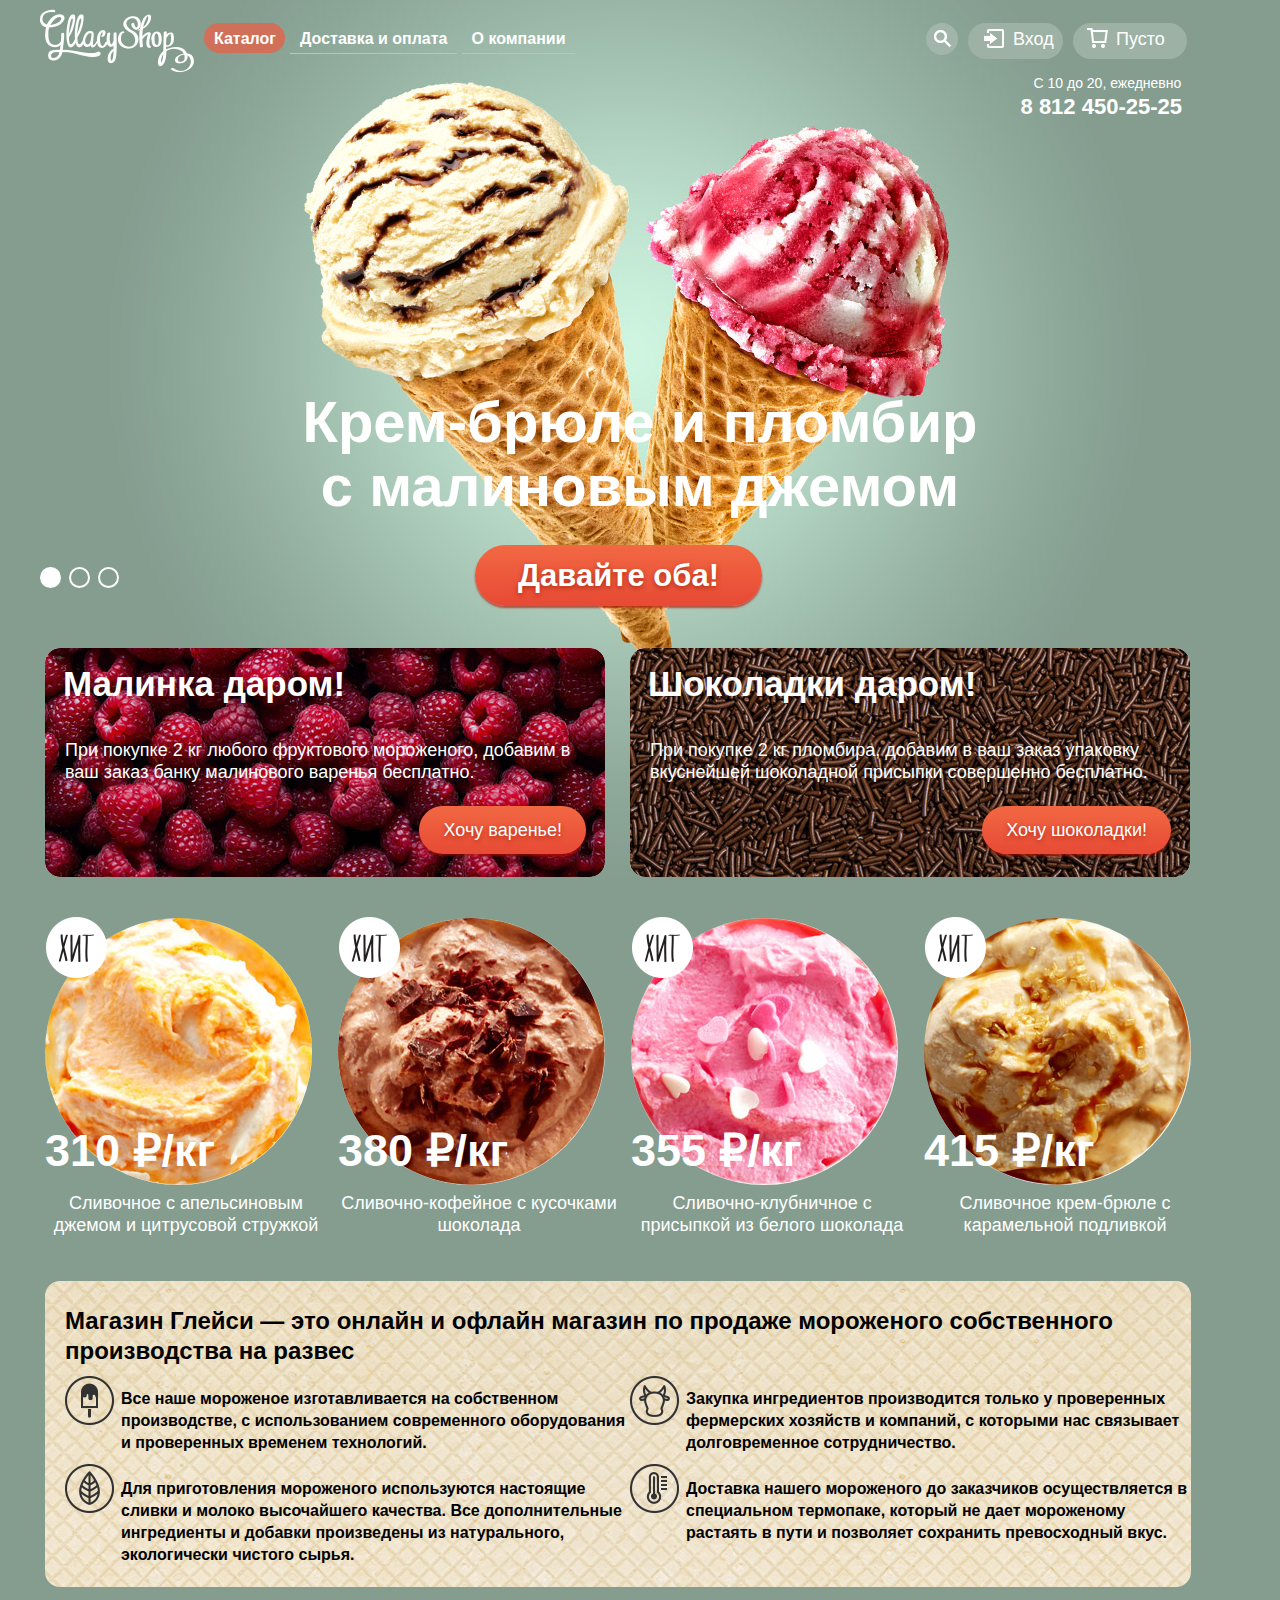
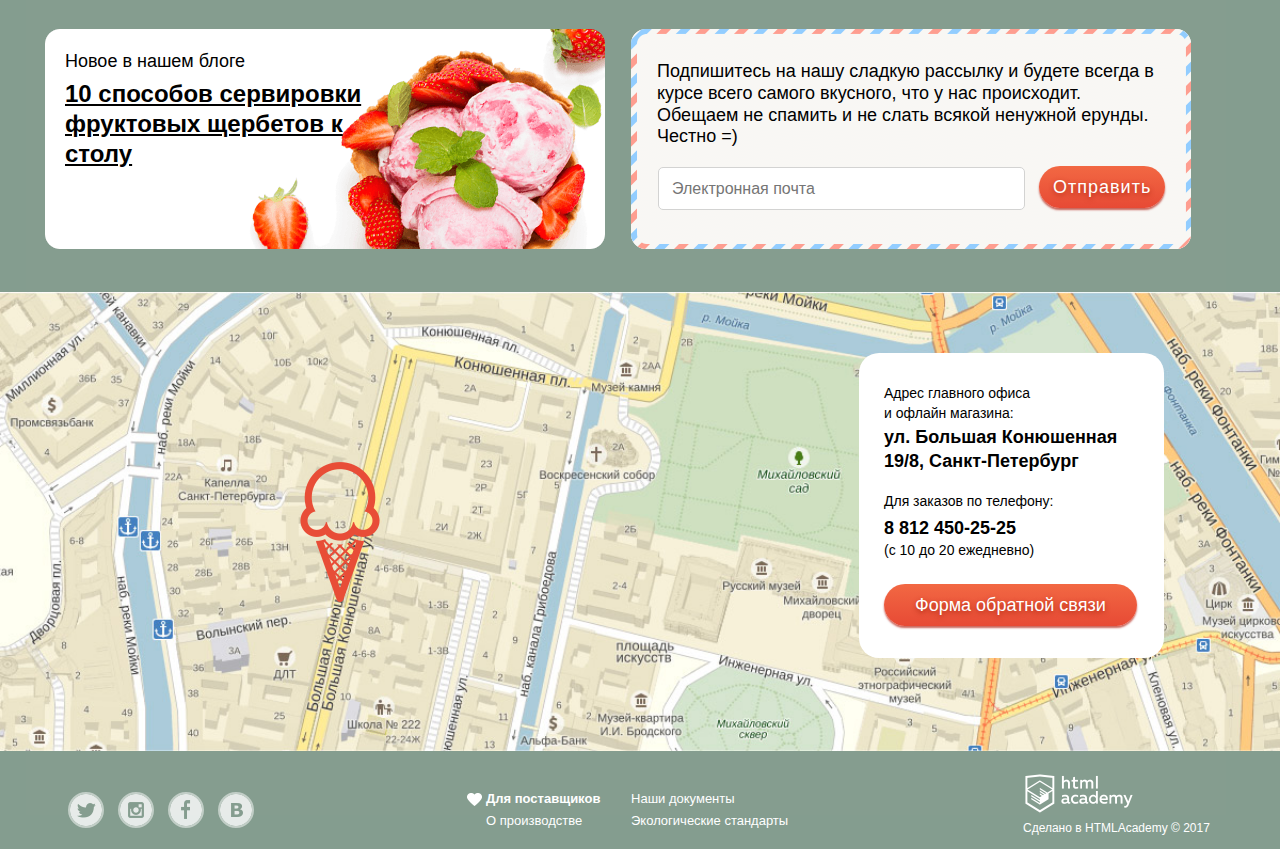
==== commit 82932910: "стилизация футера" ====
--- a/index.html
+++ b/index.html
@@ -176,7 +176,7 @@
                         <a href="#">Экологические стандарты</a>
                     </div>
                     <div class="footer-made-in">
-                        <img src="" alt="htmlacademy.ru">
+                        <img src="img/logo-htmlacademy.png" alt="htmlacademy.ru">
                         <p class="made-in-description">Сделано в HTMLAcademy © 2017</p>
                     </div>
                 </div>
--- a/css/style.css
+++ b/css/style.css
@@ -479,7 +479,6 @@
 }
 
 .main-container {
-    outline:  red solid thin;
     width: 1200px;
     margin: 0 auto;
     padding: 0 20px;
@@ -925,13 +924,11 @@
 
 .footer {
     width: auto;
-    outline: red solid thin;
 }
 
 .footer-container {
     width: 1200px;
     margin: 0 auto;
-    outline: blue solid thin;
 }
 
 .footer-social {
@@ -940,7 +937,6 @@
     margin-top: 36px;
     margin-left: 28px;
     vertical-align: top;
-    outline: red solid thin;
 }
 
 .social-btn {
@@ -993,33 +989,57 @@
 }
 
 .footer-menu {
-    float: left;
-    width: 315px;
-    margin-left: 132px;
+    position: relative;
+    float: left;
+    width: 370px;
+    margin-left: 133px;
     margin-top: 31px;
-    outline: green solid thin;
+    padding-left: 20px;
 }
 
 .footer-menu a {
     display: inline-block;
+    min-width: 140px;
     font-size: 13px;
     line-height: 18px;
     color: #fff;
-    padding-left: 25px;
     text-decoration: none;
 }
 
 .footer-menu .active-link {
     font-weight: bold;
+}
+
+.footer-menu .active-link::before {
+    content: "";
+    position: absolute;
+    background-image: url("../img/spritesheet.png");
+    width: 15px;
+    height: 13px;
+    top: 6px;
+    left: 1px;
+    background-position: -77px -94px;
 }
 
 .footer-made-in {
     float: right;
     width: 200px;
-    margin-left: 300px;
-    outline: red solid thin;
-}
-
-
-
-
+    margin-right: 17px;
+}
+
+.footer-made-in img {
+    margin-top: 18px;
+    margin-left: 2px;
+}
+
+.made-in-description {
+    font-size: 12px;
+    line-height: 18px;
+    color: #fff;
+    margin-top: 0;
+}
+
+
+
+
+
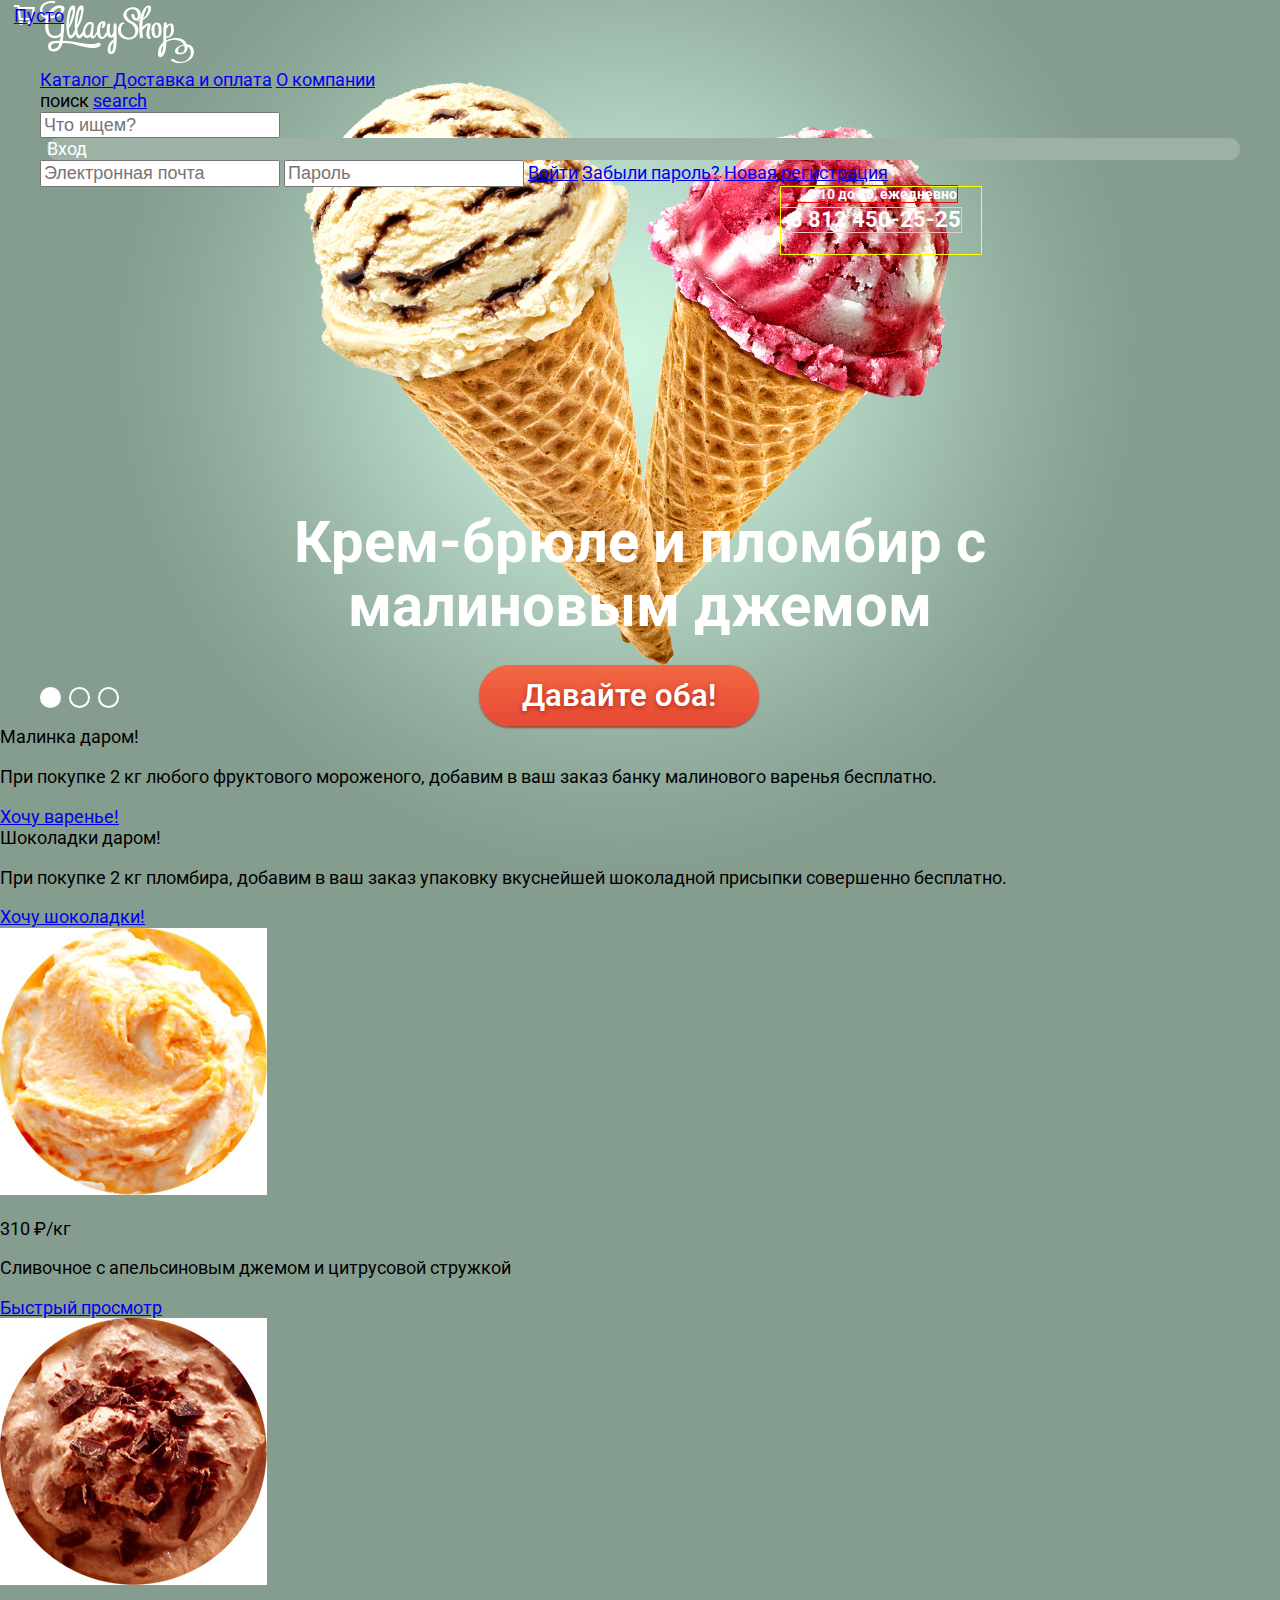
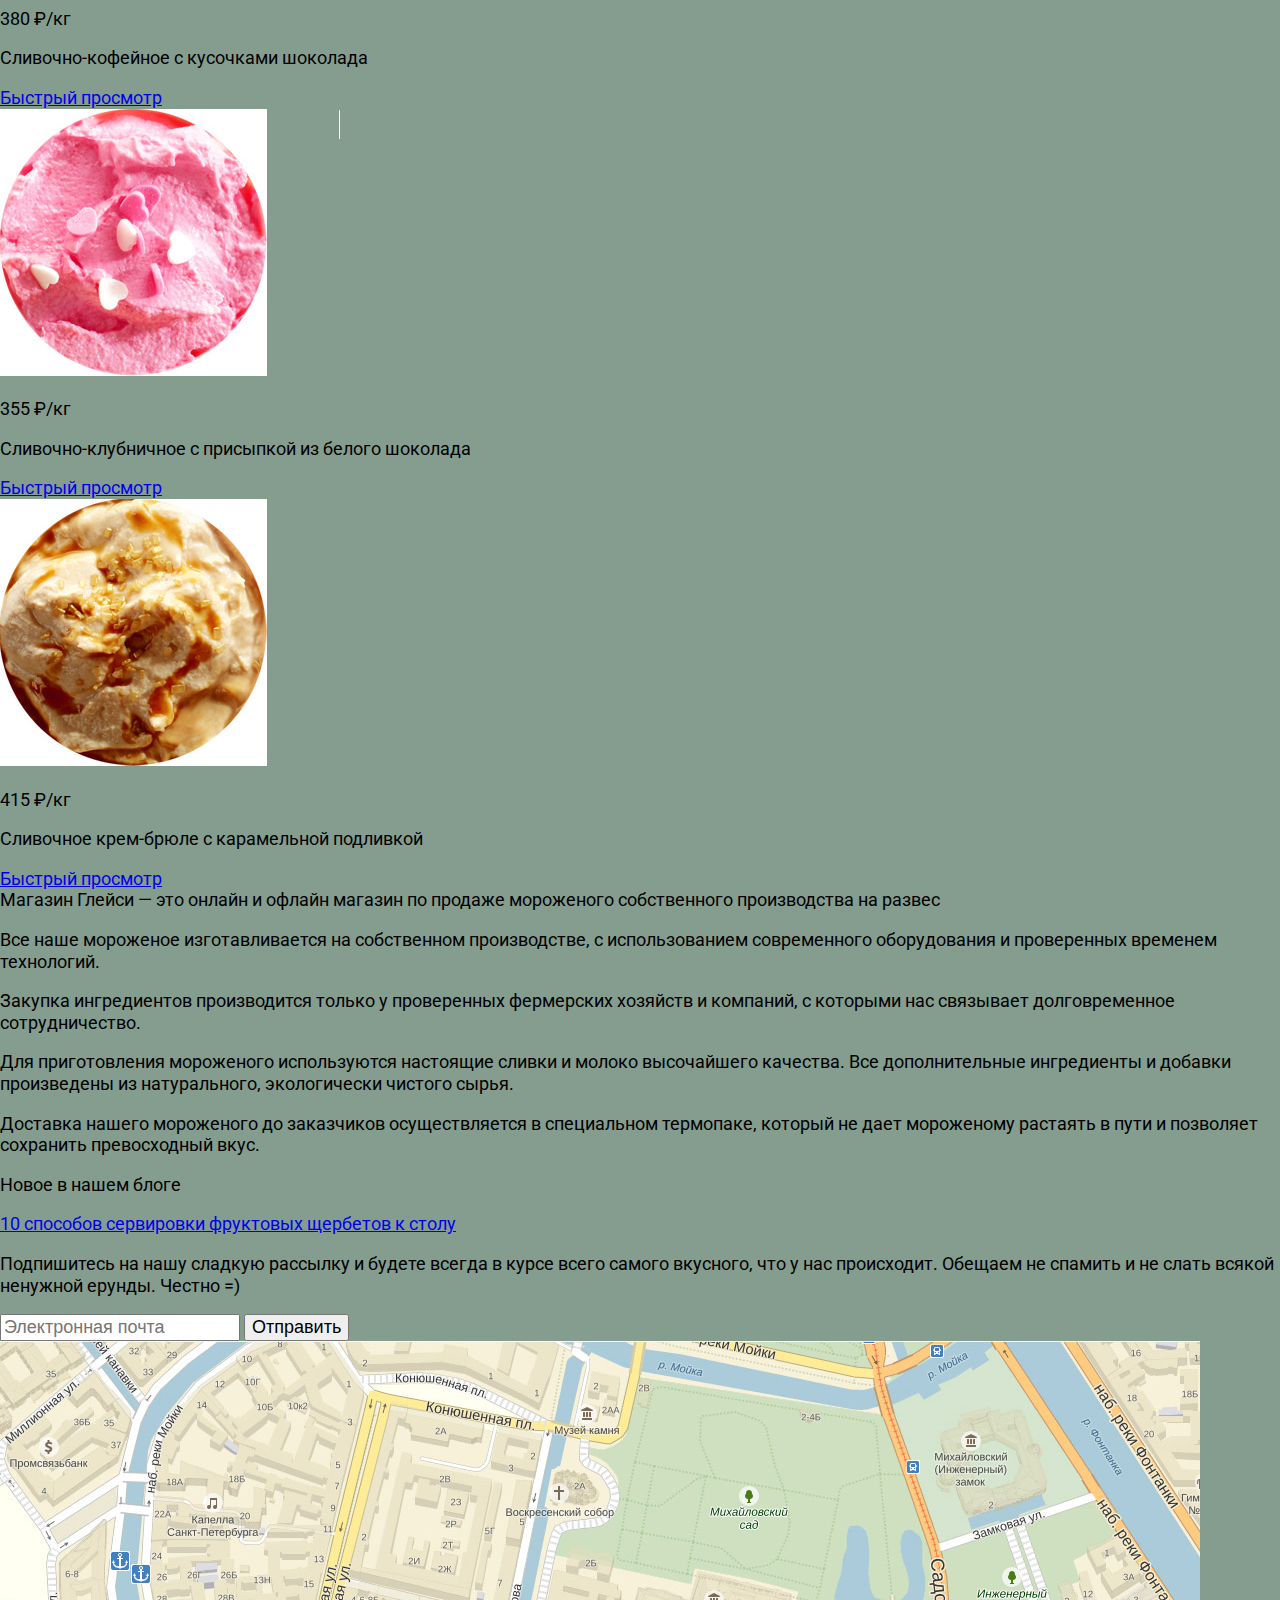
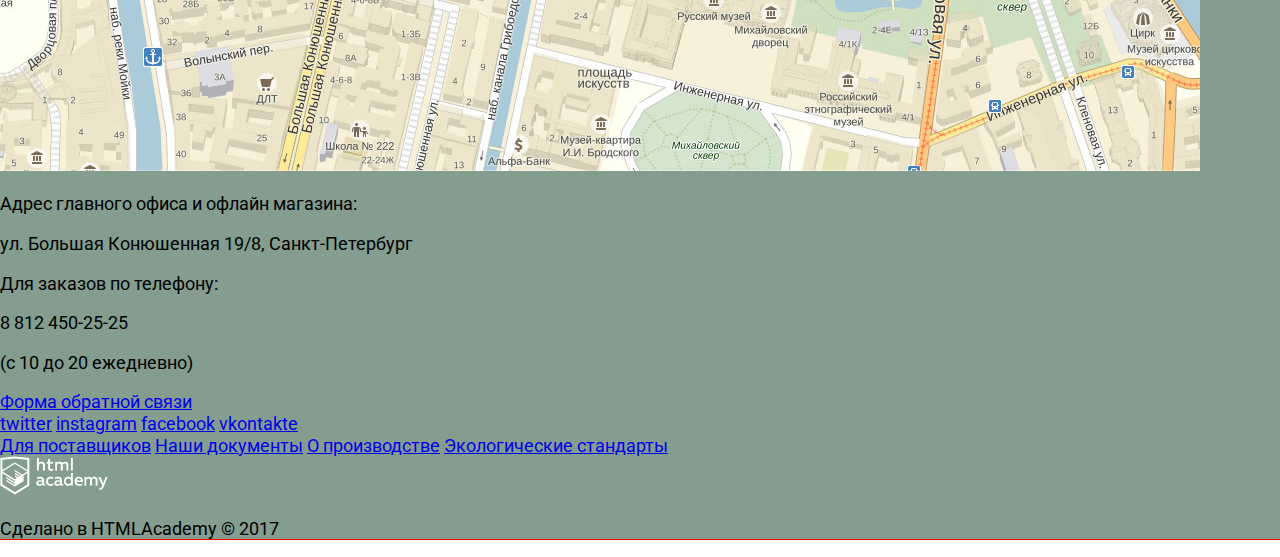
==== commit f8fa2362: "хедер внутренней страницы" ====
--- a/index.html
+++ b/index.html
@@ -3,6 +3,7 @@
     <head>
         <meta charset="utf-8">
         <title>HTML Academy: Глейси</title>
+        <link href="https://fonts.googleapis.com/css?family=Roboto:400,500,700" rel="stylesheet">
         <link href="css/normalize.css" rel="stylesheet">
         <link href="css/style.css" rel="stylesheet">
     </head>
@@ -13,11 +14,11 @@
         <div class="site-wrapper">
             <div class="content-wrapper">
                 <header class="main-header clearfix">
-                    <div class="logo">
+                    <a class="logo">
                        <img src="img/logo.png" alt="logo">
-                    </div>
+                    </a>
                     <div class="main-menu">
-                        <a href="#" class="catalog active">Каталог</a> 
+                        <a href="#" class="catalog"><span>Каталог<span</a> 
                             <ul class="new is-hidden">
                                 <li>Новинки</li>
                                 <li>Сливочное</li>
@@ -25,8 +26,8 @@
                                 <li>Фруктовый лед</li>
                                 <li>Мелорин</li>
                             </ul>
-                        <a href="#">Доставка и оплата</a>
-                        <a href="#">О компании</a>
+                        <a href="#"><span>Доставка и оплата</span></a>
+                        <a href="#"><span>О компании</span></a>
                     </div>
                     <div class="user-block clearfix">
                         <div class="search">поиск
@@ -129,7 +130,7 @@
                         <a href="#" class="popular-btn">Быстрый просмотр</a>
                     </div>
                 </div>
-                <section class="features-block">
+                <section class="features">
                     <div class="features-title">Магазин Глейси — это онлайн и офлайн магазин по продаже мороженого собственного производства на развес</div>
                     <p class="feature-topic ice-cream">Все наше мороженое изготавливается на собственном производстве, с использованием современного оборудования и проверенных временем технологий.</p>
                     <p class="feature-topic cow">Закупка ингредиентов  производится только у проверенных фермерских хозяйств и компаний, с которыми нас связывает долговременное сотрудничество.</p>
@@ -141,10 +142,12 @@
                         <p class="new-info-title">Новое в нашем блоге</p>
                         <a href="#" class="new-info-link">10 способов сервировки фруктовых щербетов к столу</a>
                     </section>
-                    <section class="subscribe-block">
-                        <p class="subscribe-block-text">Подпишитесь на нашу сладкую рассылку и будете всегда в курсе всего самого вкусного, что у нас происходит. Обещаем не спамить и не слать всякой ненужной ерунды. Честно =)</p>
-                        <input type="text" placeholder="Электронная почта">
-                        <button class="btn">Отправить</button>
+                    <section class="subscribe">
+                        <p class="subscribe-text">Подпишитесь на нашу сладкую рассылку и будете всегда в курсе всего самого вкусного, что у нас происходит. Обещаем не спамить и не слать всякой ненужной ерунды. Честно =)</p>
+                        <form action="form.php" class="form">
+                            <input type="text" placeholder="Электронная почта">
+                            <button class="btn">Отправить</button>
+                        </form>
                     </section>
                 </div>
             </main>    
--- a/css/style.css
+++ b/css/style.css
@@ -1,15 +1,3 @@
-@font-face {
-    font-family: "Roboto-Medium";
-    src:url("../fonts/web/robotomedium.woff");
-        font-weight: normal;
-}
-
-@font-face {
-    font-family: "Roboto-Bold";
-    src:url("../fonts/web/robotobold.woff");
-        font-weight: bold;
-}
-
 html, body {
     margin: 0;
     padding: 0;
@@ -39,6 +27,7 @@
 .site-wrapper {
     width: auto;
     margin: 0 auto;
+    outline: red solid thin;
     background-color: #849d8f;
     background-repeat: no-repeat;
     background-position: 33% -1px;
@@ -173,195 +162,156 @@
 }
 
 /*Окончание стилей слайдера */
-.main-header{
-    margin-bottom: 50px; /*временное свойство*/
-}
-
-.clearfix::after {
-    content: "";
-    display: table;
-    clear: both;
-}
-
-.logo {
-    float: left;
-    margin-top: 9px;
-}
-
-.main-menu {
-    float: left;
-    margin-left: 10px;
-    margin-top: 28px;
-    vertical-align: top;
-}
-
-.is-hidden {
-    display: none;
-}
-
-.main-menu a {
-    position: relative;
-    display: inline;
+
+/*Начало стилей внутренней страницы*/
+.inner-body {
+
+    font-family: "Roboto", "Arial", sans-serif;
+    font-style: normal;
+    font-size: 18px;
+    line-height: 1.2;
+    color: #000;
+    outline: red solid thin;
+    background-color: #849d8f;
+}
+
+.inner-content-wrapper {
+    width: 1200px;
+    margin: 0 auto;
+    padding: 0 20px;
+    outline: yellow solid thin;
+}
+
+.inner-header {
+    display: flex;
+    flex-wrap: wrap;
+    outline: pink solid thin;
+}
+
+.inner-container {
+    width: 1200px;
+    margin: 0 auto;
+    padding: 0 20px;
+    outline: purple solid thin;
+}
+
+.inner-menu {
+    display: flex;
+    margin-left: 11px;
+    height: 55px;
+    justify-content: flex-start;
+    align-items: flex-end;
+    outline: orange solid thin;
+}
+
+.inner-menu a {
+    display: flex;
     color: #fff;
     text-decoration: none;
-    padding: 7px 9px 6px 10px;
+    padding: 7px 16px 6px 11px;
     font-weight: bold;
     font-size: 16px;
+    line-height: 18px;
+}
+
+.inner-menu span {
     border-bottom: 1px solid #B1C9BC;
 }
 
-.main-menu a:hover {
-    background-color: #F7F6F3;
-    color: #000;
-    border-radius: 20px 20px 20px 20px;
-    padding: 7px 9px 6px 10px;
-}
-
-.main-menu a:active {
-    background-color: #F7F6F3;
-    color: #000;
-    border-radius: 20px 20px 20px 20px;
-    padding: 7px 9px 6px 10px;
-    border-top: 2px solid #696969;
-}
-
-.main-menu > .active {
+.inner-menu > .active {
     color: #fff;
     background-color: #D07058;
     border-radius: 20px;
     border-bottom: none;
 }
 
-.new {
-    position: absolute;
-    list-style: none;
-    width: 143px;
-    padding: 0;
+.inner-menu a:hover {
     background-color: #F7F6F3;
     color: #000;
-    margin-left: -8px;
-    margin-top: 12px;
-    border-radius: 5px;
-
-}
-
-.new li:first-child {
-    border-bottom: 1px solid #D1D0CE;
-    padding-top: 9px;
-    padding-bottom: 11px;
-    font-weight: bold;
-}
-.new li:last-child {
-    padding-bottom: 12px;
-}
-
-.new li {
-    display: block;
+    border-radius: 20px;
+}
+
+.inner-menu a:hover .inner-menu span {
+   border-bottom: none;
+}
+
+.inner-menu a:active {
+    background-color: #F7F6F3;
+    color: #000;
+    border-radius: 20px;
+    padding: 7px 9px 6px 10px;
+    border-top: 2px solid #696969;
+}
+
+.inner-logo {
+    display: flex;
+    height: 72px;
+    align-items: flex-end;
+}
+
+.inner-user-block {
+    display: flex;
+    margin-left: 346px;
+    height: 56px;
+    
+}
+
+.inner-user-container {
+    display: flex;
+    align-items: flex-end;
+    outline: red solid thin;
+}
+
+.inner-search {
+    font-size: 0;
+}
+
+.inner-search-link {
+    font-size: 0;
+}
+
+.inner-search-link svg {
+    width: 23px;
+    height: 26px;
+    fill: #fff;
+    background-color: #A1B4A9;
+    padding: 8px 2px 0 9px;
+    border-radius: 50%;
+    outline: red solid thin;
+
+}
+
+.inner-search-link:hover svg {
+    background-color:#F8F7F4;
+    fill: #000000;
+} 
+
+.log-in {
+    display: flex;
+    margin-left: 7px;
+    padding-right: 20px;
+    border-radius: 18px;
+    background-color: #9DB1A5;
+    color: #fff;
+}
+
+.log-in span {
+    padding-left: 8px;
+    padding-top: 8px;
+    font-family: "Roboto Medium";
     font-size: 14px;
-    padding: 9px 18px 7px 20px;
-}
-
-.new li:hover {
-    background-color: #FBDED8;
-    border-radius: 5px;
-
-}
-
-.new li:active {
-    background-color: #F6B5A5;
-}
-
-.new .active {
-    background-color: #D07058;
-    color: #fff;
-}
-
-.catalog:hover  ~ .is-hidden {
-    display: block;
-}
-
-.user-block {
-    position: relative;
-    float: right;
-    width: 277px;
-    height: 60px;
-    margin-top: 23px;
-    margin-right: 37px;
-}
-
-.search {
-    float: left;
-    font-size: 0;
-}
-
-.search-link {
-    float: left;
-    font-size: 0;
-    width: 32px;
-    height: 32px;
-    background-color: #A1B5AA;
-    background-image: url("../img/spritesheet.png");
-    background-position: -306px -178px;
-    border-radius: 50%;
-}
-
-.search-link:hover {
-    width: 32px;
-    height: 32px;
-    background-color: #F8F7F4;
-    background-image: url("../img/spritesheet.png");
-    background-position: -354px -178px;
-} 
-
-.search-block {
-    display: none;
-}
-
-.search:hover ~ .search-block {
-    display: block;
-}
-
-.search-block {
-    position: absolute;
-    width: 326px;
-    height: 69px;
-    background-color: #F8F7F4;
-    top: 36px;
-    right: 244px;
-    border-radius: 5px;
-    padding: 15px 0px 0px 15px;
-}
-
-.search-block input {
-    width: 280px;
-    border-radius: 5px;
-    border: 1px solid #D3D3D2;
-    margin-top: 6px;
-    padding: 10px 16px 14px 13px;
-}
-
-.log-in {
-    position: relative;
-    float: left;
-    margin-left: 10px;
-    width: 50px;
-    border-radius: 18px;
-    padding: 6px 0px 8px 45px;
-    background-color: #9DB1A5;
-    color: #fff;
-}
-
-.log-in::before {
-    position: absolute;
-    content: "";
-    background-image: url("../img/icons/log-in.png");
-    width: 21px;
-    height: 19px;
-    top: 6px;
-    left: 16px;
-}
-
-.log-in:hover {
+    line-height: 16px;
+
+}
+
+.log-in svg {
+    fill: #fff;
+    padding-left: 16px;
+    height: 34px;
+    width: 20px;
+}
+
+/*.log-in:hover {
     position: relative;
     background-color: #F8F7F4;
     color: #000;
@@ -428,6 +378,499 @@
 
 .log-in:hover ~ .popup-block {
     display: block;
+}*/
+
+.inner-basket {
+    display: flex;
+    margin-left: 10px;
+    border-radius: 18px;
+    background-color: #F7F6F3;
+    
+}
+
+.inner-basket .buy {
+    display: flex;
+    text-decoration: none;
+    color: #000;
+    font-size: 14px;
+   
+}
+
+.buy svg {
+    padding-left: 15px;
+    height: 33px;
+    width: 20px;
+}
+
+.inner-basket span {
+    padding-left: 8px;
+    padding-top: 7px;
+    padding-right: 16px;
+    font-weight: bold;
+}
+
+.basket {
+    position: absolute;
+    content: "";
+    background-image: url("../img/spritesheet.png");
+    width: 21px;
+    height: 20px;
+    background-position: -15px -15px;
+    top: 5px;
+    left: 14px;
+}
+
+.inner-basket:hover .inner-popap-basket {
+    display: block;
+}
+
+.inner-popap-basket {
+    display: flex;
+    position: absolute;
+    top: 56px;
+    right: 122px;
+    border-radius: 5px;
+    width: 545px;
+    background-color: #F8F7F4;
+    margin-top: 5px;
+}
+
+.popap-container {
+    display: flex;
+    width: 100%;
+    flex-direction: column;
+    outline: blue solid thin;
+}
+
+.inner-popap-item {
+    display: flex;
+    outline: black solid thin;
+}
+
+.popap-container .inner-popap-item:nth-of-type(2){
+    margin-top: -7px;
+}
+
+.inner-popap-item img {
+    padding: 16px 9px 0px 43px;
+}
+
+.inner-popap-description {
+    position: relative;
+    width: 220px;
+    margin-top: 21px;
+    outline: red solid thin;
+}
+
+.inner-popap-description::before {
+    content: "";
+    position: absolute;
+    height: 1px;
+    width: 15px;
+    left: -69px;
+    top: 12px;
+    background-color: #000;
+    transform: rotate(45deg);
+}
+
+.inner-popap-description::after {
+    content: "";
+    position: absolute;
+    height: 1px;
+    width: 15px;
+    left: -70px;
+    top: 12px;
+    background-color: #000;
+    transform: rotate(-45deg);
+}
+
+.inner-popap-description,
+.inner-netto,
+.inner-price,
+.price {
+    font-size: 13px;
+    line-height: 16px;
+    font-family: "Roboto";
+    padding: 5px 5px 5px 5px;
+}
+
+.inner-popap-description span {
+    font-weight: bold;
+}
+
+.inner-netto {
+    margin-top: 20px;
+    margin-left: 15px;
+    font-weight: bold;
+}
+
+.inner-price {
+    margin-left: -5px;
+    margin-top: 21px;
+}
+
+.price {
+    margin-top: 20px;
+    margin-left: 20px;
+}
+
+.results-container {
+    display: flex;
+    flex-direction: column;
+    padding-bottom: 22px;
+    margin: 0 auto;
+    outline: brown solid thin;
+}
+
+.in-order {
+    font-size: 15px;
+    line-height: 18px;
+    font-weight: bold;
+    margin-left: auto;
+    margin-right: 2px;
+    margin-top: 13px;
+}
+
+.inner-popap-button {
+    padding: 9px 13px;
+    margin-left: 337px;
+    font-size: 18px;
+    line-height: 24px;
+    width: 173px;
+    color: #fff;
+    text-decoration: none;
+    background: #f26843;
+    background: -moz-linear-gradient(top, #f26843 0%, #e74a35 100%);
+    background: -webkit-linear-gradient(top, #f26843 0%, #e74a35 100%);
+    background: linear-gradient(to bottom, #f26843 0%, #e74a35 100%);
+    border-radius: 100px;
+    border: none;  
+}
+
+.inner-popap-button:hover {
+    background: -moz-linear-gradient(top, #f58669 0%, #ec6f5e 100%);
+    background: -webkit-linear-gradient(top, #f58669 0%, #ec6f5e 100%);
+    background: linear-gradient(to bottom, #f58669 0%, #ec6f5e 100%);
+    box-shadow: 0 2px 2px rgba(172, 16, 0, 1);
+}
+
+.inner-popap-button:active {
+    background: -moz-linear-gradient(top, #d84732 0%, #e1613e 100%);
+    background: -webkit-linear-gradient(top, #d84732 0%, #e1613e 100%);
+    background: linear-gradient(to bottom, #d84732 0%, #e1613e 100%);
+    box-shadow: inset 0 2px 2px rgba(172, 16, 0, 1);
+}
+
+
+
+
+.header-wrapper {
+    display: flex;
+}
+
+.breadcrumbs-container {
+    display: flex;
+    justify-content: space-between;
+}
+
+.inner-breadcrumbs {
+    display: flex;
+    margin-top: 25px;
+}
+.information-wrapper {
+    display: flex;
+    outline: green solid thin;
+}
+
+.header-information {
+    display: flex;
+    outline: yellow solid thin;
+    justify-content: flex-start;
+    flex-wrap: wrap;
+    width: 200px;
+    margin-left:741px;
+    margin-right: 30px;
+    color: #fff;
+}
+
+.header-information .time {
+    font-size: 14px;
+    line-height: 16px;
+    font-weight: bold;
+    margin-top: -1px;
+    padding: 0px 0px 0px 26px;
+    outline: red solid thin;
+
+}
+
+.header-information .telephone {
+    font-size: 22px;
+    line-height: 24px;
+    font-weight: bold;
+    margin-top: -8px;
+    outline: pink solid thin;
+    padding: 0px 0px 0px 9px;
+}
+
+.is-hidden {
+    display: none;
+}
+
+
+
+
+
+
+
+
+/*
+.logo {
+    float: left;
+    margin-top: 9px;
+}
+
+.main-menu {
+    float: left;
+    width: 490px;
+    margin-left: 10px;
+    margin-top: 28px;
+    vertical-align: top;
+}
+
+.is-hidden {
+    display: none;
+}
+
+.main-menu a {
+    position: relative;
+    display: inline;
+    color: #fff;
+    text-decoration: none;
+    padding: 7px 9px 6px 10px;
+    font-weight: bold;
+    font-size: 16px;
+    line-height: 18px;
+    border-radius: 20px;
+}
+
+.main-menu a:hover {
+    background-color: #F7F6F3;
+    color: #000;
+}
+
+.main-menu span {
+    border-bottom: 1px solid #B1C9BC;
+}
+
+.main-menu a:hover .main-menu span {/*почему селектор не работает?*/
+ /*   border-bottom: none;
+}
+
+.main-menu a:active {
+    background-color: #F7F6F3;
+    color: #000;
+    border-radius: 20px;
+    padding: 7px 9px 6px 10px;
+    border-top: 2px solid #696969;
+}
+
+.new {
+    display: none;
+    position: absolute;
+    list-style: none;
+    width: 143px;
+    padding: 0;
+    background-color: #F7F6F3;
+    color: #000;
+    margin-left: -8px;
+    margin-top: 12px;
+    border-radius: 5px;
+}
+
+.new li:first-child {
+    border-bottom: 1px solid #D1D0CE;
+    padding-top: 9px;
+    padding-bottom: 11px;
+    font-weight: bold;
+}
+.new li:last-child {
+    padding-bottom: 12px;
+}
+
+.new li {
+    display: block;
+    font-size: 14px;
+    padding: 9px 18px 7px 20px;
+}
+
+.new li:hover {
+    background-color: #FBDED8;
+    border-radius: 5px;
+
+}
+
+.new li:active {
+    background-color: #F6B5A5;
+}
+
+.new .active {
+    background-color: #D07058;
+    color: #fff;
+}
+
+.catalog:hover .new {
+    display: block;
+
+} 
+
+.user-block {
+    position: relative;
+    float: right;
+    width: 277px;
+    height: 60px;
+    margin-top: 23px;
+    margin-right: 37px;
+}
+
+.search {
+    float: left;
+    font-size: 0;
+}
+
+.search-link {
+    float: left;
+    font-size: 0;
+    width: 32px;
+    height: 32px;
+    background-color: #A1B5AA;
+    background-image: url("../img/spritesheet.png");
+    background-position: -306px -178px;
+    border-radius: 50%;
+}
+
+.search-link:hover {
+    width: 32px;
+    height: 32px;
+    background-color: #F8F7F4;
+    background-image: url("../img/spritesheet.png");
+    background-position: -354px -178px;
+} 
+
+.search-block {
+    display: none;
+}
+
+.search:hover ~ .search-block {
+    display: block;
+}
+
+.search-block {
+    position: absolute;
+    width: 326px;
+    height: 69px;
+    background-color: #F8F7F4;
+    top: 36px;
+    right: 244px;
+    border-radius: 5px;
+    padding: 15px 0px 0px 15px;
+}
+
+.search-block input {
+    width: 280px;
+    border-radius: 5px;
+    border: 1px solid #D3D3D2;
+    margin-top: 6px;
+    padding: 10px 16px 14px 13px;
+}
+
+.log-in {
+    position: relative;
+    float: left;
+    margin-left: 10px;
+    width: 50px;
+    border-radius: 18px;
+    padding: 6px 0px 8px 45px;
+    background-color: #9DB1A5;
+    color: #fff;
+}
+
+.log-in::before {
+    position: absolute;
+    content: "";
+    background-image: url("../img/icons/log-in.png");
+    width: 21px;
+    height: 19px;
+    top: 6px;
+    left: 16px;
+}
+
+.log-in:hover {
+    position: relative;
+    background-color: #F8F7F4;
+    color: #000;
+    width: 50px;
+    padding: 6px 0px 8px 45px;
+   
+}
+
+.log-in:hover::before {
+    position: absolute;
+    content: "";
+    background-image: url("../img/spritesheet.png");
+    width: 21px;
+    height: 19px;
+    background-position: -263px -143px;
+}
+
+.popup-block {
+    display: none;
+}
+
+.popup-block {
+    position: absolute;
+    width: 270px;
+    border-radius: 5px;
+    background-color: #F8F7F4;
+    top: 36px;
+    right: 141px;
+    padding: 15px 0px 20px 6px;
+}
+
+.popup-block input {
+    display: block;
+    width: 208px;
+    border-radius: 5px;
+    border: 1px solid #D3D3D2;
+    margin-top: 6px;
+    margin-bottom: 20px;
+    margin-left: 12px;
+    padding: 11px 16px 14px 15px;
+}
+
+.popup-block .log-in-link {
+    float: left;
+    width: 52px;
+    padding: 11px 25px;
+    margin-left: 12px;
+    margin-top: 0;
+    text-align: center;
+    border-radius: 30px;
+    text-decoration: none;
+    font-size: 18px;
+    line-height: 24px;
+    color: #fff;
+    background-image: linear-gradient(#F16642, #E74C36);
+}
+
+.popup-block a {
+    float: left;
+    color: #000;
+    font-size: 14px;
+    margin: 4px 0px 1px 19px;
+}
+
+.log-in:hover ~ .popup-block {
+    display: block;
 }
 
 .basket {
@@ -656,12 +1099,13 @@
     box-shadow: inset 0 2px 2px rgba(172, 16, 0, 1);
 }
 
-.features-block {
-    background-image: url("../img/waffle-background.png");
-    background-repeat: no-repeat;
+.features {
+    background-image: url("../img/waffle-pattern.png");
+    background-repeat: repeat;
     margin-top: -37px;
     margin-left: 5px;
     padding: 20px 0 22px 20px;
+    border-radius: 20px;
     
 }
 
@@ -688,7 +1132,7 @@
     vertical-align: top;
 }
 
-.features-block .ice-cream::before {
+.features .ice-cream::before {
     position: absolute;
     content: "";
     background-image: url("../img/spritesheet.png");
@@ -700,7 +1144,7 @@
     left: 0px;
 }
 
-.features-block .cow::before {
+.features .cow::before {
     position: absolute;
     content: "";
     background-image: url("../img/spritesheet.png");
@@ -712,7 +1156,7 @@
     left: 0px;
 }
 
-.features-block .leaf::before {
+.features .leaf::before {
     position: absolute;
     content: "";
     background-image: url("../img/spritesheet.png");
@@ -724,7 +1168,7 @@
     left: 0px;
 }
 
-.features-block .thermometer::before {
+.features .thermometer::before {
     position: absolute;
     content: "";
     background-image: url("../img/spritesheet.png");
@@ -766,7 +1210,7 @@
     margin-bottom: 56px;
 }
 
-.subscribe-block {
+.subscribe {
     display: inline-block;
     background-image: url("../img/envelope.png");
     background-repeat: no-repeat;
@@ -775,13 +1219,13 @@
     padding: 20px 0 22px 20px;
 }
 
-.subscribe-block-text {
+.subscribe-text {
     width: 510px;
     margin-top: 12px;
     margin-left: 6px;
 }
 
-.subscribe-block input {
+.subscribe input {
     width: 352px;
     padding: 12px 0 11px 13px;
     margin: 1px 0 20px 7px;
@@ -790,7 +1234,7 @@
     border: 1px solid #D3D3D2;
 }
 
-.subscribe-block .btn {
+.subscribe .btn {
     padding: 9px 14px;
     margin-left: 9px;
     letter-spacing: 1px;
@@ -1041,5 +1485,5 @@
 
 
 
-
-
+*/
+
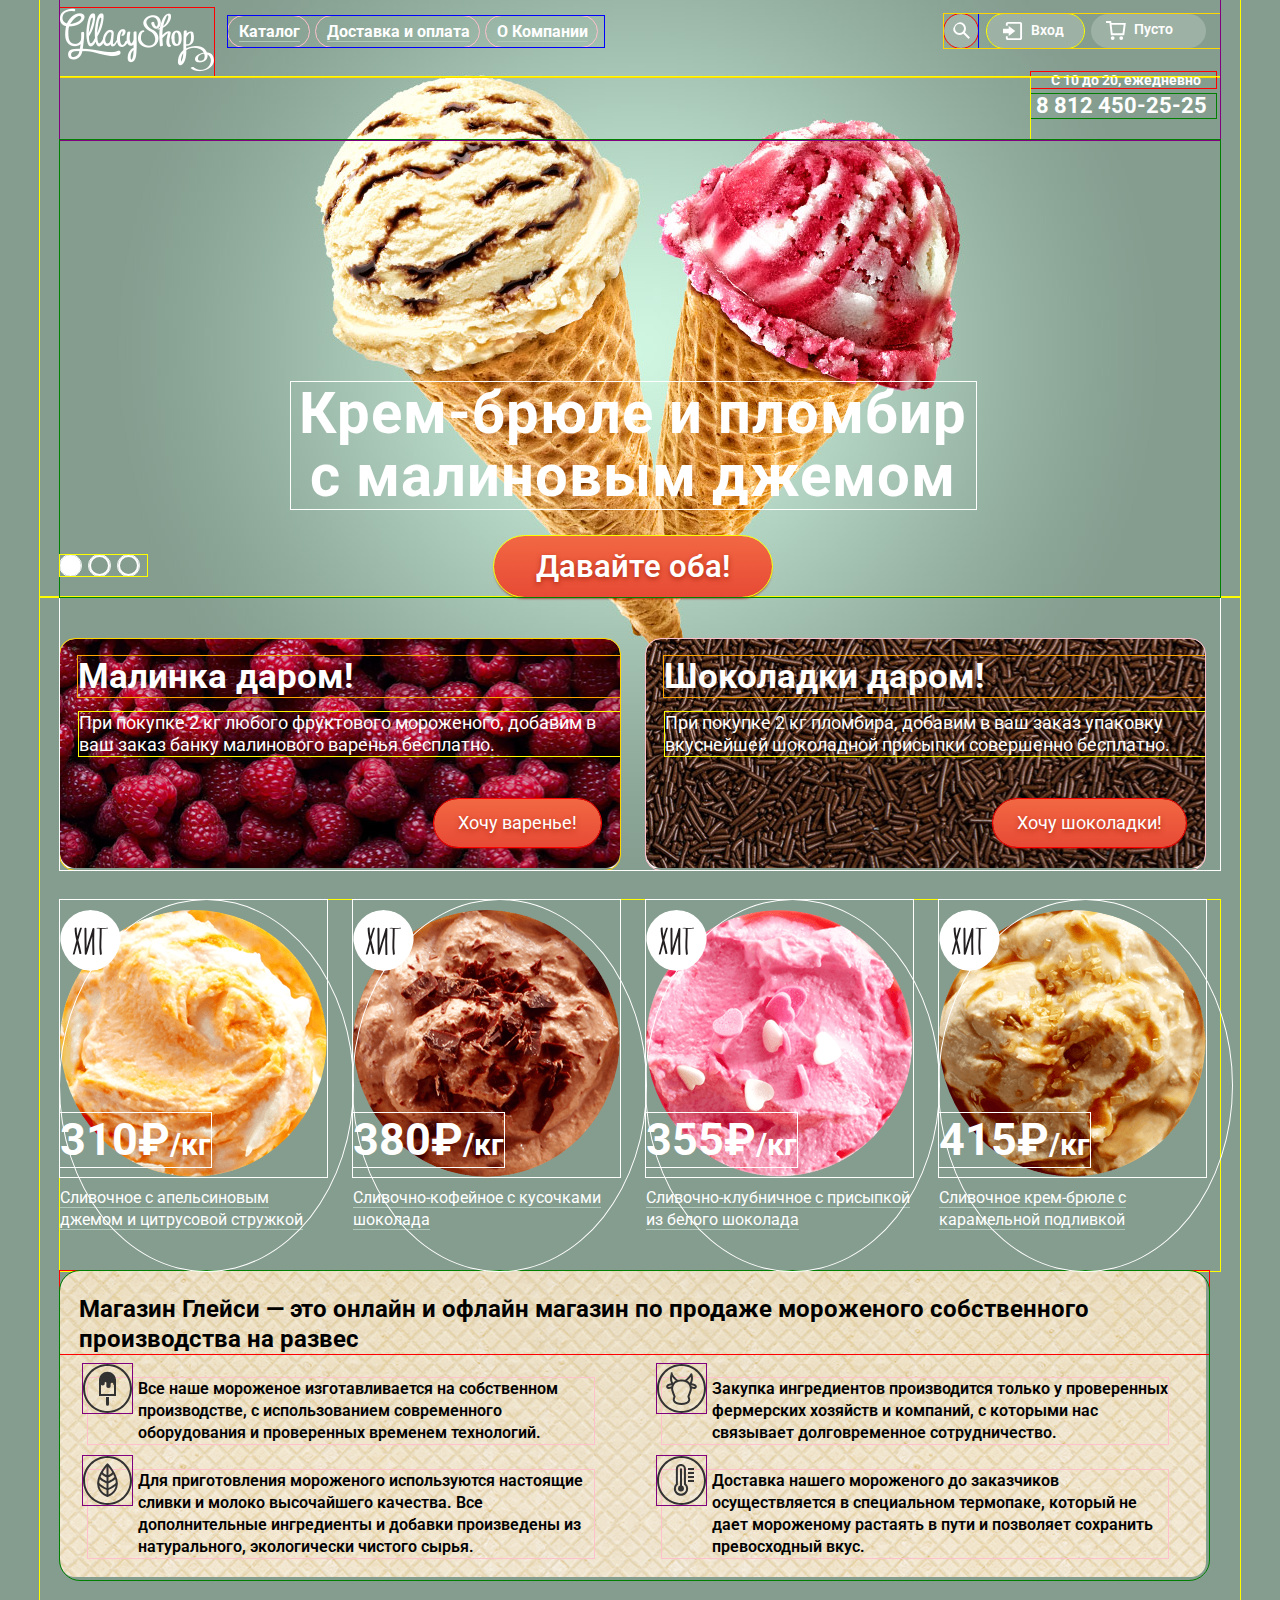
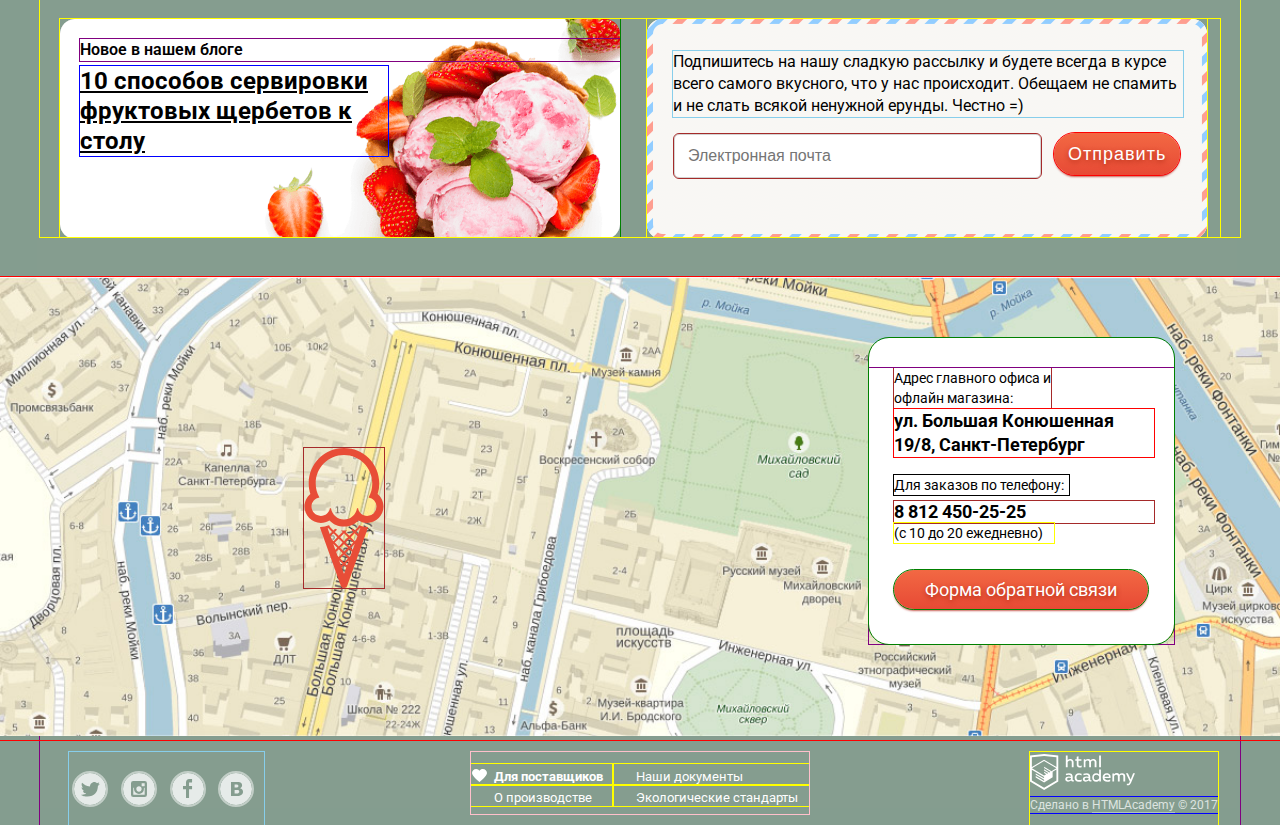
==== commit 451dc410: "стили блока с вафлей" ====
--- a/index.html
+++ b/index.html
@@ -13,60 +13,80 @@
         <input type="radio" id="btn-3" name="toggle"> 
         <div class="site-wrapper">
             <div class="content-wrapper">
-                <header class="main-header clearfix">
-                    <a class="logo">
-                       <img src="img/logo.png" alt="logo">
-                    </a>
-                    <div class="main-menu">
-                        <a href="#" class="catalog"><span>Каталог<span</a> 
-                            <ul class="new is-hidden">
-                                <li>Новинки</li>
-                                <li>Сливочное</li>
-                                <li class="active">Щербеты</li>
-                                <li>Фруктовый лед</li>
-                                <li>Мелорин</li>
-                            </ul>
-                        <a href="#"><span>Доставка и оплата</span></a>
-                        <a href="#"><span>О компании</span></a>
-                    </div>
-                    <div class="user-block clearfix">
-                        <div class="search">поиск
-                            <a href="#" class="search-link">search</a>
+                <header class="main-header">
+                    <div class="wrapper">
+                        <a class="logo">
+                           <img src="img/logo.png" alt="logo">
+                        </a>
+                        <div class="main-menu">
+                            <a href="#" class="catalog"><span>Каталог<span</a> 
+                                <ul class="new is-hidden">
+                                    <li>Новинки</li>
+                                    <li>Сливочное</li>
+                                    <li class="active">Щербеты</li>
+                                    <li>Фруктовый лед</li>
+                                    <li>Мелорин</li>
+                                </ul>
+                            <a href="#"><span>Доставка и оплата</span></a>
+                            <a href="#"><span>О Компании</span></a>
                         </div>
-                        <div class="search-block">
-                            <input type="text" placeholder="Что ищем?">
+                        <div class="user-block">
+                            <div class="search">поиск
+                                <a href="#" class="search-link">search
+                                    <svg>
+                                        <path d="M16.958 15.527L11.75 10.32A6.455 6.455 0 0 0 13 6.5 6.5 6.5 0 1 0 6.5 13a6.465 6.465 0 0 0 3.839-1.263l5.205 5.204 1.414-1.414zM6.5 11C4.019 11 2 8.981 2 6.5S4.019 2 6.5 2 11 4.019 11 6.5 8.981 11 6.5 11z"/>
+                                    </svg>
+                                </a>
+                                <div class="search-block">
+                                    <input type="text" placeholder="Что ищем?">
+                                </div>
+                            </div>
+                            <div class="log-in">
+                                <svg xmlns="http://www.w3.org/2000/svg" xmlns:xlink="http://www.w3.org/1999/xlink" width="21" height="19" viewBox="0 0 21 19"><g ><path d="M6 14.875L12.917 9.5 6 4.125v2.917H-.042v4.917H6z"/><path d="M18 0H5C3.9 0 3 .9 3 2v2h2V2h13v15H5v-2H3v2c0 1.1.9 2 2 2h13c1.1 0 2-.9 2-2V2c0-1.1-.9-2-2-2z"/></g></svg>
+                                <span>Вход</span>
+                                <div class="popup-block">
+                                    <input type="text" placeholder="Электронная почта">
+                                    <input type="text" placeholder="Пароль">
+                                    <a href="#" class="log-in-link">Войти</a>
+                                    <a href="#">Забыли пароль?</a>
+                                    <a href="#">Новая регистрация</a>
+                                </div>
+                            </div>    
+                            <div class="basket">
+                                <a href="#" class="buy">
+                                    <svg xmlns="http://www.w3.org/2000/svg" width="21" height="20" viewBox="0 0 21 20"><g =""><path d="M5.657 2.031L5.422 0H0v2h3.64l1.5 13h13.988l1.699-12.969H5.657zM17.372 13H6.922L5.888 4.031h12.66L17.372 13z"/><circle cx="6.984" cy="18" r="2"/><circle cx="15.984" cy="18" r="2"/></g></svg>
+                                    <span>Пусто</span>
+                                </a>
+                            </div>
                         </div>
-                        <div class="log-in">Вход</div>
-                        <div class="popup-block">
-                            <input type="text" placeholder="Электронная почта">
-                            <input type="text" placeholder="Пароль">
-                            <a href="#" class="log-in-link">Войти</a>
-                            <a href="#">Забыли пароль?</a>
-                            <a href="#">Новая регистрация</a>
-                        </div>
-                        <div class="basket">
-                            <a href="#" class="buy">Пусто</a>
-                        </div>
-                        <div class="header-information">
+                    </div>
+                    <div class="info-wrapper">
+                        <div class="shedule">
                             <p class="time">С 10 до 20, ежедневно</p>
                             <p class="telephone">8 812 450-25-25</p>
-                        </div>
+                        </div>   
                     </div>
                 </header>
                 <div class="slider">
                     <div class="slide" id="slide1">
-                        <div class="slide-title">Крем-брюле и пломбир с малиновым джемом</div>
-                        <a href="#" class="slide-btn">Давайте оба!</a>
+                        <div class="title-container">
+                            <div class="slide-title">Крем-брюле и пломбир с малиновым джемом</div>
+                            <a href="#" class="slide-btn">Давайте оба!</a>
+                        </div>    
                     </div>
                     <div class="slide" id="slide2">
-                        <div class="slide-title">Шоколадный пломбир
+                        <div class="title-container">
+                            <div class="slide-title">Шоколадный пломбир
                             и лимонный сорбет</div>
-                        <a href="#" class="slide-btn">Давайте оба!</a>
-                    </div>  
+                            <a href="#" class="slide-btn">Давайте оба!</a>
+                        </div> 
+                        </div>  
                     <div class="slide" id="slide3">
-                        <div class="slide-title">Пломбир с помадкой
+                        <div class="title-container">
+                            <div class="slide-title">Пломбир с помадкой
                             и клубничный щербет</div>
-                        <a href="" class="slide-btn">Давайте оба!</a>
+                            <a href="" class="slide-btn">Давайте оба!</a>
+                        </div> 
                     </div>  
                     <div class="slider-controls">
                         <label for="btn-1"></label>
@@ -84,13 +104,13 @@
             </div>
             <main class="main-container">
                 <div class="offers-container">
-                    <article class="offer-card raspberry clearfix">
+                    <article class="offer-card raspberry">
                         <div class="offer-title">Малинка даром!</div>
                         <p class="offer-text">При покупке 2 кг любого фруктового мороженого, добавим в ваш заказ банку малинового варенья бесплатно.
                         </p>
                         <a href="#" class="offer-btn">Хочу варенье!</a>
                     </article>
-                    <article class="offer-card chocolate clearfix">
+                    <article class="offer-card chocolate">
                         <div class="offer-title">Шоколадки даром!</div>
                         <p class="offer-text">При покупке 2 кг пломбира, добавим в ваш заказ упаковку вкуснейшей шоколадной присыпки совершенно бесплатно.</p>
                         <a href="#" class="offer-btn">Хочу шоколадки!</a>
@@ -99,45 +119,54 @@
                 <div class="popular-goods">
                     <div class="popular-goods-container">
                         <div class="photo">
-                            <img src="img/orange.jpg" width="267" height="267" alt="ice-cream photo">
-                        </div>  
-                        <p class="popular-goods-price">310 ₽/кг</p>
-                        <p class="popular-goods-description">Сливочное с апельсиновым джемом и цитрусовой стружкой</p>
-                        <a href="#" class="popular-btn">Быстрый просмотр</a>
-                    </div>
-                    <div class="popular-goods-container">
-                        <div class="photo">
-                            <img src="img/coffe.jpg" width="267" height="267" alt="ice-cream photo">
-                        </div>  
-                        <p class="popular-goods-price">380 ₽/кг</p>
-                        <p class="popular-goods-description">Сливочно-кофейное с кусочками шоколада</p>
-                        <a href="#" class="popular-btn">Быстрый просмотр</a>
-                    </div>
-                    <div class="popular-goods-container">
-                        <div class="photo">
-                            <img src="img/strawberry.jpg" width="267" height="267" alt="ice-cream photo">
-                        </div>  
-                        <p class="popular-goods-price">355 ₽/кг</p>
-                        <p class="popular-goods-description">Сливочно-клубничное с присыпкой из белого шоколада</p>
-                        <a href="#" class="popular-btn">Быстрый просмотр</a>
-                    </div>
-                    <div class="popular-goods-container">
-                        <div class="photo">
-                            <img src="img/caramel.jpg" width="267" height="267" alt="ice-cream photo">
-                        </div>  
-                        <p class="popular-goods-price">415 ₽/кг</p>
-                        <p class="popular-goods-description">Сливочное крем-брюле с карамельной подливкой</p>
+                            <img src="img/hit.svg" alt="hit" class="hit">
+                            <img src="img/orange.png" width="267" height="267" alt="ice-cream photo">
+                        </div>  
+                        <p class="popular-goods-price">310₽<span>/кг</span></p>
+                        <p class="popular-goods-description"><span>Сливочное с апельсиновым джемом и цитрусовой стружкой</span></p>
+                        <a href="#" class="popular-btn">Быстрый просмотр</a>
+                    </div>
+                    <div class="popular-goods-container">
+                        <div class="photo">
+                            <img src="img/hit.svg" alt="hit" class="hit">
+                            <img src="img/coffe.png" width="267" height="267" alt="ice-cream photo">
+                        </div>  
+                        <p class="popular-goods-price">380₽<span>/кг</span></p>
+                        <p class="popular-goods-description"><span>Сливочно-кофейное с кусочками шоколада</span></p>
+                        <a href="#" class="popular-btn">Быстрый просмотр</a>
+                    </div>
+                    <div class="popular-goods-container">
+                        <div class="photo">
+                            <img src="img/hit.svg" alt="hit" class="hit">
+                            <img src="img/strawberry.png" width="267" height="267" alt="ice-cream photo">
+                        </div>  
+                        <p class="popular-goods-price">355₽<span>/кг</span></p>
+                        <p class="popular-goods-description"><span>Сливочно-клубничное с присыпкой из белого шоколада</span></p>
+                        <a href="#" class="popular-btn">Быстрый просмотр</a>
+                    </div>
+                    <div class="popular-goods-container">
+                        <div class="photo">
+                            <img src="img/hit.svg" alt="hit" class="hit">
+                            <img src="img/caramel.png" width="267" height="267" alt="ice-cream photo">
+                        </div>  
+                        <p class="popular-goods-price">415₽<span>/кг</span></p>
+                        <p class="popular-goods-description"><span>Сливочное крем-брюле с карамельной подливкой</span></p>
                         <a href="#" class="popular-btn">Быстрый просмотр</a>
                     </div>
                 </div>
                 <section class="features">
                     <div class="features-title">Магазин Глейси — это онлайн и офлайн магазин по продаже мороженого собственного производства на развес</div>
-                    <p class="feature-topic ice-cream">Все наше мороженое изготавливается на собственном производстве, с использованием современного оборудования и проверенных временем технологий.</p>
-                    <p class="feature-topic cow">Закупка ингредиентов  производится только у проверенных фермерских хозяйств и компаний, с которыми нас связывает долговременное сотрудничество.</p>
-                    <p class="feature-topic leaf">Для приготовления мороженого используются настоящие сливки и молоко высочайшего качества. Все дополнительные ингредиенты и добавки произведены из натурального, экологически чистого сырья.</p>
-                    <p class="feature-topic thermometer">Доставка нашего мороженого до заказчиков осуществляется в специальном термопаке, который не дает мороженому растаять в пути и позволяет сохранить превосходный вкус.</p>
+                    <p class="feature-topic">
+                    <img src="img/ice-cream.svg" alt="ice-cream">
+                    Все наше мороженое изготавливается на собственном производстве, с использованием современного оборудования и проверенных временем технологий.</p>
+                    <p class="feature-topic">
+                    <img src="img/cow.svg" alt="ice-cream">Закупка ингредиентов  производится только у проверенных фермерских хозяйств и компаний, с которыми нас связывает долговременное сотрудничество.</p>
+                    <p class="feature-topic">
+                    <img src="img/eco.svg" alt="ice-cream">Для приготовления мороженого используются настоящие сливки и молоко высочайшего качества. Все дополнительные ингредиенты и добавки произведены из натурального, экологически чистого сырья.</p>
+                    <p class="feature-topic">
+                    <img src="img/thermometer.svg" alt="ice-cream">Доставка нашего мороженого до заказчиков осуществляется в специальном термопаке, который не дает мороженому растаять в пути и позволяет сохранить превосходный вкус.</p>
                 </section>
-                <div class="info-wrapper">
+                <div class="info-container">
                     <section class="new-info">
                         <p class="new-info-title">Новое в нашем блоге</p>
                         <a href="#" class="new-info-link">10 способов сервировки фруктовых щербетов к столу</a>
@@ -151,8 +180,9 @@
                     </section>
                 </div>
             </main>    
-            <div class="map-block clearfix">
+            <div class="map-block">
                 <img src="img/map.jpg" alt="map" class="map">
+                <img src="img/pin.svg" alt="map-marker" class="map-marker">
                 <div class="contacts-container">
                     <div class="contacts-wrapper">
                         <p class="contacts-text">Адрес главного офиса и офлайн магазина:</p>
@@ -165,23 +195,27 @@
                 </div>
             </div>          
             <footer class="footer">
-                <div class="footer-container clearfix">
-                    <div class="footer-social clearfix">
-                        <a href="#" class="social-btn social-btn-twitter">twitter</a>
-                        <a href="#" class="social-btn social-btn-instagram">instagram</a>
-                        <a href="#" class="social-btn social-btn-facebook">facebook</a>
-                        <a href="#" class="social-btn social-btn-vkontakte">vkontakte</a>
-                    </div>
-                    <div class="footer-menu">
-                        <a href="#" class="active-link">Для поставщиков</a>
-                        <a href="#">Наши документы</a>
-                        <a href="#">О производстве</a>
-                        <a href="#">Экологические стандарты</a>
-                    </div>
-                    <div class="footer-made-in">
-                        <img src="img/logo-htmlacademy.png" alt="htmlacademy.ru">
-                        <p class="made-in-description">Сделано в HTMLAcademy © 2017</p>
-                    </div>
+                <div class="footer-social">
+                    <svg xmlns="http://www.w3.org/2000/svg" width="32" height="32" viewBox="0 0 32 32"><path d="M16 0C7.164 0 0 7.164 0 16c0 8.837 7.164 16 16 16 8.837 0 16-7.163 16-16 0-8.836-7.163-16-16-16zm7.944 12.809c-.251 6.516-3.463 10.832-10.992 10.702h-.486c-.447 0-4.543-.443-5.344-1.823 2.479.19 4.247-.406 5.12-1.136-1.048-.289-2.923-.461-3.251-2.848.384.104.618.221 1.299.113-1.307-.824-2.758-1.519-2.679-3.643.311.317 1.164.518 1.46.457-.768-.233-2.149-3.244-.974-4.781 1.984 1.79 4.075 3.482 7.804 3.643.227-2.214 1.24-3.699 3.168-4.325 1.84-.479 3.255.26 3.901 1.138.737-.224 1.453-.466 2.193-.685-.004.833-.569 1.463-.935 1.709.747.165 1.423-.475 1.423-.475-.184.963-1.094 1.725-1.707 1.954z"/></svg>
+                    <a href="#" class="social-btn">twitter</a>
+                    <svg xmlns="http://www.w3.org/2000/svg" width="32" height="32" viewBox="0 0 32 32"><g =""><path d="M20.916 16a4.938 4.938 0 1 1-9.877 0c0-.394.051-.773.138-1.14h-.897v6.838h11.396V14.86h-.897c.086.367.137.746.137 1.14z"/><path d="M15.978 18.659c1.466 0 2.659-1.193 2.659-2.659s-1.193-2.659-2.659-2.659c-1.466 0-2.659 1.193-2.659 2.659s1.192 2.659 2.659 2.659zM18.637 10.302h3.039v3.039h-3.039z"/><path d="M16 0C7.164 0 0 7.164 0 16c0 8.837 7.164 16 16 16 8.837 0 16-7.163 16-16 0-8.836-7.163-16-16-16zm7.955 21.698a2.285 2.285 0 0 1-2.279 2.279H10.279A2.285 2.285 0 0 1 8 21.698V10.302a2.286 2.286 0 0 1 2.279-2.279h11.396a2.286 2.286 0 0 1 2.279 2.279v11.396z"/></g></svg>
+                    <a href="#" class="social-btn">instagram</a>
+                    <svg xmlns="http://www.w3.org/2000/svg" width="32" height="32" viewBox="0 0 32 32"><path d="M16 0C7.164 0 0 7.163 0 16s7.164 16 16 16c8.837 0 16-7.164 16-16S24.837 0 16 0zm4.062 9.455h-3.021v3.444h3.021v3.445h-3.021v8.61H14.02v-8.61H11v-3.445h3.021V9.455c0-1.902 1.353-3.445 3.021-3.445h3.021v3.445z"/></svg>
+                    <a href="#" class="social-btn">facebook</a>
+                    <svg xmlns="http://www.w3.org/2000/svg" width="32" height="32" viewBox="0 0 32 32"><g =""><path d="M16.637 14.495c.402-.019.719-.082.951-.188.326-.145.54-.33.641-.559.101-.229.15-.496.15-.797 0-.232-.058-.465-.174-.697-.116-.232-.322-.405-.617-.517-.264-.1-.592-.155-.984-.165a76.242 76.242 0 0 0-1.652-.014h-.339v2.965h.565c.571 0 1.057-.009 1.459-.028zM18.118 17.084c-.282-.081-.672-.125-1.166-.132a127.97 127.97 0 0 0-1.55-.009h-.79v3.493h.264c1.014 0 1.74-.003 2.18-.009a3.2 3.2 0 0 0 1.212-.245c.377-.157.633-.364.774-.625s.214-.562.214-.9c0-.446-.088-.788-.261-1.03-.17-.241-.464-.423-.877-.543z"/><path d="M16 0C7.164 0 0 7.164 0 16c0 8.837 7.164 16 16 16 8.837 0 16-7.163 16-16 0-8.836-7.163-16-16-16zm6.602 20.531a3.73 3.73 0 0 1-1.124 1.327c-.552.415-1.161.71-1.823.886s-1.501.264-2.519.264h-6.121V8.987h5.443c1.13 0 1.957.038 2.48.113a5.126 5.126 0 0 1 1.561.5c.533.27.929.632 1.189 1.087.26.455.392.975.392 1.558 0 .678-.179 1.278-.536 1.795-.358.518-.863.92-1.517 1.208v.075c.917.182 1.642.559 2.179 1.13.537.571.807 1.325.807 2.261 0 .678-.138 1.283-.411 1.817z"/></g></svg>
+                    <a href="#" class="social-btn">vkontakte</a>
+                </div>
+                <div class="footer-menu">
+                    <svg xmlns="http://www.w3.org/2000/svg" width="15" height="13" viewBox="0 0 15 13"><path fill="#FFF" d="M10.799 0c-1.35 0-2.551.65-3.3 1.661A4.097 4.097 0 0 0 4.199 0C1.875 0 0 1.806 0 4.044 0 7.223 7.499 13 7.499 13s7.499-5.777 7.499-8.956C14.998 1.806 13.123 0 10.799 0z"/></svg>
+                    <a href="#" class="active" >Для поставщиков</a>
+                    <a href="#">О производстве</a>
+                    <a href="#">Наши документы</a>
+                    <a href="#">Экологические стандарты</a>
+                </div>
+                <div class="footer-made-in">
+                    <svg id="Layer_1" data-name="Layer 1" xmlns="http://www.w3.org/2000/svg" viewBox="0 0 108.08 36.85"><title>logo-htmlacademy-small1</title><path d="M44.61,26.88a2,2,0,0,0,.55-0.1v1.33a3.25,3.25,0,0,1-1.18.21,1.67,1.67,0,0,1-1.67-1,4.84,4.84,0,0,1-3.14,1.08c-1.51,0-2.91-.83-2.91-2.55,0-2.13,2-2.79,3.71-2.79a11.08,11.08,0,0,1,2.17.25v-0.3c0-1-.76-1.77-2.19-1.77a7.42,7.42,0,0,0-3,.64v-1.7a10.21,10.21,0,0,1,3.19-.55c2.36,0,3.81,1.12,3.81,3.65v3a0.54,0.54,0,0,0,.49.59h0.17Zm-6.44-1.13A1.35,1.35,0,0,0,39.63,27h0.11a3.39,3.39,0,0,0,2.41-1V24.58a9.72,9.72,0,0,0-1.81-.21c-1,0-2.16.33-2.16,1.38h0Zm12.36-6.11a5,5,0,0,1,2.57.64V22a4.08,4.08,0,0,0-2.3-.7,2.75,2.75,0,1,0,0,5.49,5,5,0,0,0,2.43-.64v1.71a6.27,6.27,0,0,1-2.76.57A4.21,4.21,0,0,1,46,24.51q0-.21,0-0.41a4.32,4.32,0,0,1,4.18-4.46h0.38Zm12.17,7.24a2,2,0,0,0,.55-0.1v1.33a3.25,3.25,0,0,1-1.18.21,1.67,1.67,0,0,1-1.67-1,4.84,4.84,0,0,1-3.14,1.08c-1.51,0-2.91-.83-2.91-2.55,0-2.13,2-2.79,3.71-2.79a11.08,11.08,0,0,1,2.17.25v-0.3c0-1-.76-1.77-2.19-1.77a7.42,7.42,0,0,0-3,.64v-1.7a10.21,10.21,0,0,1,3.19-.55c2.36,0,3.81,1.12,3.81,3.65v3a0.54,0.54,0,0,0,.49.59h0.17Zm-6.44-1.13A1.35,1.35,0,0,0,57.73,27h0.11a3.39,3.39,0,0,0,2.41-1V24.58a9.72,9.72,0,0,0-1.81-.21c-1.06,0-2.16.33-2.16,1.38h0ZM73,16V28.2H71.35V26.88a3.88,3.88,0,0,1-3.19,1.54,4.4,4.4,0,0,1,0-8.78,3.81,3.81,0,0,1,3,1.3V16H73Zm-4.53,5.22a2.76,2.76,0,1,0,0,5.52A2.86,2.86,0,0,0,71.15,25V23A2.91,2.91,0,0,0,68.49,21.27ZM79,19.64c3.31,0,4.46,2.68,3.92,5.09H76.7c0.21,1.5,1.67,2.11,3.19,2.11a6.11,6.11,0,0,0,2.64-.59v1.6a7.14,7.14,0,0,1-3,.57C77,28.42,74.78,27,74.78,24a4.18,4.18,0,0,1,4-4.39H79Zm0.09,1.54a2.28,2.28,0,0,0-2.44,2.1v0.06H81.3A2,2,0,0,0,79.13,21.18Zm5.73,7V19.87h1.65v1a3.81,3.81,0,0,1,2.78-1.27A2.86,2.86,0,0,1,91.89,21a4.12,4.12,0,0,1,2.91-1.33A3.06,3.06,0,0,1,98,23V28.2h-1.9V23.05a1.59,1.59,0,0,0-1.42-1.75H94.42a2.8,2.8,0,0,0-2.07,1.12V28.2h-1.9V23.05A1.59,1.59,0,0,0,89,21.31H88.8a3,3,0,0,0-2.21,1.29v5.63H84.86Zm21.31-8.33h1.9l-3.91,9.46c-0.9,2.17-2.09,2.86-3.35,2.86a4.76,4.76,0,0,1-1.1-.14V30.46a2.86,2.86,0,0,0,.85.12c0.9,0,1.58-.64,2.07-1.9l0.17-.42-4-8.4h2l2.86,6.29ZM38.73,1.46V6.22a3.81,3.81,0,0,1,2.7-1.14,3.25,3.25,0,0,1,3.44,3.4v5.15H43V8.72a1.81,1.81,0,0,0-1.61-2h-0.3a2.93,2.93,0,0,0-2.32,1.39v5.52h-1.9V1.46h1.9ZM49.94,2.31v3h3V6.91h-3v3.81c0,1.1.5,1.46,1.58,1.46a4.49,4.49,0,0,0,1.69-.33v1.6A6.8,6.8,0,0,1,51,13.8a2.55,2.55,0,0,1-2.86-2.74V6.89H46.58V5.26h1.5V2.74Zm5.4,11.31V5.28H57v1A3.81,3.81,0,0,1,59.77,5a2.86,2.86,0,0,1,2.6,1.33A4.12,4.12,0,0,1,65.28,5,3.06,3.06,0,0,1,68.44,8.4v5.21h-1.9V8.46a1.59,1.59,0,0,0-1.42-1.75H64.89a2.8,2.8,0,0,0-2.07,1.12v5.78h-1.9V8.46A1.59,1.59,0,0,0,59.5,6.71H59.27A3,3,0,0,0,57.06,8v5.63H55.34ZM71.17,1.45H73V13.6H71.17V1.45ZM14.71,0H14.55L0,1.54V28.21l14.55,8.66,14.55-8.66V1.54Zm12.5,27.1L14.55,34.64,1.9,27.12V16.18l12.59,7.5V25L5.86,19.9v1.31l8.68,5.21v1.39L5.87,22.65V24l8.68,5.21,8.75-5.24V18.31L27.2,16V27.12Zm0-12.53-3.48,2-1.6,1L14.51,13v1.31L21,18.23H21l-0.14.09-1,.54-5.37-3.2V17l4.24,2.52-1,.67-3.2-1.9v1.31l2.1,1.24L14.5,22.1,2,14.65,14.51,7.11Zm0-1.32L14.49,5.76,1.91,13.25v-10L14.56,1.92,27.21,3.25v10h0Z" transform="translate(0 -0.02)" fill="#fff"/></svg>
+                    <p class="made-in-text">Сделано в
+                    <a href="#" class="link-htmlacademy">HTMLAcademy</a> &copy; 2017</p>
                 </div>
             </footer>
         </div>    
--- a/css/style.css
+++ b/css/style.css
@@ -30,7 +30,7 @@
     outline: red solid thin;
     background-color: #849d8f;
     background-repeat: no-repeat;
-    background-position: 33% -1px;
+    background-position: 46% -8px;
     transition: background-image 0.5s ease, background-color 0.5s ease;
 }
 
@@ -49,36 +49,46 @@
 }
 
 .content-wrapper {
-    width: 1200px;
+    outline: yellow solid thin;
+    width: 1160px;
     margin: 0 auto;
     padding: 0 20px;
 
 }
 /*Начало стилей слайдера*/
 .slider {
+    outline: green solid thin;
     position: relative;
-    padding-top: 257px;
+    padding-top: 242px;
     line-height: 1.1;
     text-align: center;
     color: #fff;
 }
 
+.title-container {
+    display: flex;
+    width: 1160px;
+    align-items: center;
+    flex-direction: column;
+}
+
 .slide-title {
-    width: 700px;
-    margin: 0 auto;
+    outline: white solid thin;
+    width: 685px;
+    margin-left: -14px;
     margin-bottom: 27px;
     font-weight: 700;
     font-size: 58px;
+    letter-spacing: 1px;
 }
 
 .slide-btn {
-    display: inline-block;
-    padding: 10px 43px;
-    margin-right: 43px;
+    outline: yellow solid thin;
+    padding: 10px 42px;
+    margin-right: 14px;
     font-weight: 600;
     font-size: 31px;
     line-height: 41px;
-    vertical-align: top;
     color: #fff;
     text-decoration: none;
     text-shadow: 0 2px 5px rgba(160, 32, 11, .76);
@@ -105,14 +115,15 @@
 }
 
 .slider-controls {
+    outline: yellow solid thin;
     position: absolute;
-    bottom: 18px;
-    left: 4;
+    bottom: 21px;
     z-index: 20;
     font-size: 0;
 }
 
 .slider-controls label {
+    outline: white solid thin;
     display: inline-block;
     width: 17px;
     height: 17px;
@@ -176,7 +187,7 @@
 }
 
 .inner-content-wrapper {
-    width: 1200px;
+    width: 1160px;
     margin: 0 auto;
     padding: 0 20px;
     outline: yellow solid thin;
@@ -188,10 +199,9 @@
     outline: pink solid thin;
 }
 
-.inner-container {
-    width: 1200px;
+.inner-header {
+    width: 1160px;
     margin: 0 auto;
-    padding: 0 20px;
     outline: purple solid thin;
 }
 
@@ -286,7 +296,7 @@
     fill: #000000;
 } 
 
-.log-in {
+.inner-log-in {
     display: flex;
     margin-left: 7px;
     padding-right: 20px;
@@ -295,7 +305,7 @@
     color: #fff;
 }
 
-.log-in span {
+.inner-log-in span {
     padding-left: 8px;
     padding-top: 8px;
     font-family: "Roboto Medium";
@@ -304,7 +314,7 @@
 
 }
 
-.log-in svg {
+.inner-log-in svg {
     fill: #fff;
     padding-left: 16px;
     height: 34px;
@@ -409,17 +419,6 @@
     font-weight: bold;
 }
 
-.basket {
-    position: absolute;
-    content: "";
-    background-image: url("../img/spritesheet.png");
-    width: 21px;
-    height: 20px;
-    background-position: -15px -15px;
-    top: 5px;
-    left: 14px;
-}
-
 .inner-basket:hover .inner-popap-basket {
     display: block;
 }
@@ -435,7 +434,7 @@
     margin-top: 5px;
 }
 
-.popap-container {
+.inner-popap-container {
     display: flex;
     width: 100%;
     flex-direction: column;
@@ -447,7 +446,7 @@
     outline: black solid thin;
 }
 
-.popap-container .inner-popap-item:nth-of-type(2){
+.inner-popap-container .inner-popap-item:nth-of-type(2){
     margin-top: -7px;
 }
 
@@ -509,7 +508,7 @@
     margin-top: 21px;
 }
 
-.price {
+.common-price {
     margin-top: 20px;
     margin-left: 20px;
 }
@@ -561,10 +560,7 @@
     box-shadow: inset 0 2px 2px rgba(172, 16, 0, 1);
 }
 
-
-
-
-.header-wrapper {
+.inner-header {
     display: flex;
 }
 
@@ -575,25 +571,49 @@
 
 .inner-breadcrumbs {
     display: flex;
+    position: relative;
     margin-top: 25px;
 }
+
+.inner-breadcrumbs a {
+    color: #fff;
+    font-size: 14px;
+    line-height: 16px;
+    padding: 1px 8px 5px 0px;
+    text-decoration: none;
+}
+
+.inner-breadcrumbs a::after {
+    content: '\00BB';
+    padding-left: 5px;
+}
+
+.inner-breadcrumbs span {
+    border-bottom: 1px solid #B1C9BC;
+}
+
+.inner-breadcrumbs a:last-of-type::after{
+    border-bottom: none;
+    padding-left: 5px;
+    content: "";
+}
+
 .information-wrapper {
     display: flex;
     outline: green solid thin;
 }
 
-.header-information {
+.inner-shedule {
     display: flex;
     outline: yellow solid thin;
     justify-content: flex-start;
     flex-wrap: wrap;
-    width: 200px;
-    margin-left:741px;
-    margin-right: 30px;
-    color: #fff;
-}
-
-.header-information .time {
+    width: 189px;
+    margin-left: 737px;
+    color: #fff;
+}
+
+.inner-shedule .time {
     font-size: 14px;
     line-height: 16px;
     font-weight: bold;
@@ -603,7 +623,7 @@
 
 }
 
-.header-information .telephone {
+.inner-shedule .telephone {
     font-size: 22px;
     line-height: 24px;
     font-weight: bold;
@@ -616,25 +636,456 @@
     display: none;
 }
 
-
-
-
-
-
-
-
-/*
+.inner-container {
+    display: flex;
+    flex-direction: column;
+    width: 1160px;
+    margin: 0 auto;
+    outline: yellow solid thin;
+}
+
+.inner-sorting {
+    display: flex;
+    flex-direction: column;
+    outline: brown solid thin;
+}
+
+.inner-sorting-title {
+    font-size: 35px;
+    line-height: 41px;
+    color: #fff;
+    margin-top: -20px;
+    margin-bottom: 0px;
+
+}
+
+.sorting-container {
+    display: flex;
+    outline: white solid thin;
+}
+
+.sorting {
+    outline: red solid thin;
+    display: flex;
+    flex-direction: column;
+}
+
+.sorting h3 {
+    color: #fff;
+    font-weight: bold;
+    font-size: 14px;
+    line-height: 16px;
+    margin-top: 24px;
+    margin-left: 16px;
+    margin-bottom: 7px;
+}
+
+.popular {
+    list-style: none;
+    margin: 0;
+    padding: 0;
+}
+
+.popular li {
+    color: #fff;
+    font-weight: medium;
+    font-size: 14px;
+    line-height: 16px;
+    letter-spacing: 1px;
+    padding: 11px 17px 11px 16px;
+    background-color: #A9B9AF;
+    border-radius: 20px;
+}
+
+.popular li svg {
+    padding-left: 22px;
+    width: 10px;
+    height: 12px;
+}
+
+.inner-range-filter  {
+    outline:  pink solid thin;
+    margin-left: 13px;
+}
+
+.range-filter-text {
+    color: #fff;
+    font-weight: bold;
+    font-size: 14px;
+    line-height: 16px;
+    margin-bottom: 7px;
+    margin-top: 25px;
+    margin-left: 13px;
+}
+
+.range-filter {
+    display: flex;
+    position: relative;
+    width: 220px;
+    height: 36px;
+    background-color: #A9B9AF;
+    border-radius: 20px;
+}
+
+.range-filter::before {
+    content: "";
+    position: absolute;
+    width: 177px;
+    height: 4px;
+    background-color: #D1D9D3;
+    top: 16px;
+    right: 21px;
+}
+
+.range-filter::after {
+    content: "";
+    position: absolute;
+    width: 78px;
+    height: 4px;
+    background-color: #F8F7F4;
+    top: 16px;
+    right: 88px;
+}
+
+.first-toggle {
+    margin-top: 8px;
+    margin-left: 34px;
+    z-index: 100;
+}
+
+.second-toggle {
+    margin-top: 8px;
+    margin-left: 78px;
+    z-index: 100;
+}
+
+.fat-content  {
+    outline:  green solid thin;
+    margin-left: 13px;
+}
+
+.fat-content-title {
+    color: #fff;
+    font-weight: bold;
+    font-size: 14px;
+    line-height: 16px;
+    margin-top: 24px;
+    margin-left: 15px;
+    margin-bottom: 7px;
+}
+
+.radio-buttons-container {
+    display: flex;
+    width: 418px;
+    height: 36px;
+    background-color: #A9B9AF;
+    border-radius: 20px;
+}
+
+.fat-content-grid {
+    display: flex;
+    align-items: center;
+    margin-left: 0px;
+}
+
+.fat-content-grid svg {
+    padding: 4px 0px 5px 13px;
+    height: 22px;
+}
+
+.fat-content-grid label {
+    color: #fff;
+    font-weight: bold;
+    font-size: 16px;
+    line-height: 18px;
+    padding: 7px 5px 5px 7px;
+}
+
+.fat-content-grid input {
+    display: none;
+}
+
+.stuffing {
+    display: flex;
+    flex-direction: column;
+    margin-bottom: 38px;
+    outline: red solid thin;
+}
+
+.stuffing-title {
+    color: #fff;
+    font-size: 14px;
+    margin-top: 14px;
+    margin-left: 17px;
+    margin-bottom: 7px;
+}
+
+.stuffing-field {
+    display: flex;
+    justify-content: space-around;
+    width: 710px;
+    height: 29px;
+    padding-bottom: 7px;
+    height: 29px;
+    background-color: #A9B9AF;
+    border-radius: 20px;
+}
+
+.stuffing-field input {
+    display: none;
+}
+
+.stuffing-field label {
+    color: #fff;
+    font-weight: bold;
+    font-size: 16px;
+    line-height: 18px;
+    padding: 8px 0px 5px 0px;
+}
+
+.stuffing-field svg {
+    padding: 8px 0px 5px 7px;
+    height: 20px;
+}
+
+.stuffing-wrapper {
+    display: flex;
+}
+
+.apply {
+    padding: 4px 20px 4px 29px;
+    margin-left: 5px;
+    color: #fff;
+    border-radius: 20px;
+    background-color: #A6B7AD;
+    border: 2px solid #FCFCFC;
+}
+
+.goods-container {
+    display: flex;
+    flex-wrap: wrap;
+    width: 1172px;
+    margin-bottom: 43px;
+    outline: skyblue solid thin;
+}
+
+.goods-item {
+    display: flex;
+    flex-direction: column;
+    align-items: flex-start;
+    width: 293px;
+    border-radius: 50%;
+    position: relative;
+    padding-bottom: 30px;
+    outline: white solid thin;
+}
+
+.goods-item .goods-item-price {
+    position: absolute;
+    top: 158px;
+    color: #fff;
+    font-size: 45px;
+    font-weight: bold;
+    margin-bottom: 0px;
+}
+
+.goods-item-price span {
+    font-size: 30px;
+    font-weight: bold;
+}
+
+.goods-item-text {
+    align-self: center;
+    color: #fff;
+    font-size: 16px;
+    line-height: 22px;
+    margin-top: 10px;
+    margin-bottom: 10px;
+}
+
+.goods-item-text span {
+    border-bottom: 1px solid #B1C9BC;
+}
+
+.paginator {
+    width: 200px;
+    outline: red solid thin;
+    display: flex;
+    justify-content: flex-start;
+    align-self: flex-end;
+    align-items: center;
+}
+
+.paginator .prev {
+    transform: rotate(180deg);
+    padding-left: 14px;
+    padding-bottom: 6px;
+}
+
+.paginator a {
+    font-size: 16px;
+    font-weight: 600;
+    color: #fff;
+    width: 15px;
+    height: 15px;
+    text-decoration: none;
+    padding: 4px 4px 6px 9px;
+    margin-right: 1px;
+}
+
+.paginator .active {
+    background-color: #fff;
+    color: #000;
+    border-radius: 50%;
+}
+
+.paginator .next {
+    padding: 10px 5px 5px 13px;
+}
+
+.paginator a:hover {
+    background-color: #fff;
+    color: #000;
+    border-radius: 50%;
+}
+
+.paginator svg {
+    fill: #C1C6CE;
+}
+
+.paginator svg:hover {
+    fill: #fff;
+}
+
+.inner-footer {
+    display: flex;
+    justify-content: space-between;
+    margin-top: 34px;
+    border-top: 1px solid #A9BBB1;
+    padding-top: 18px;
+    outline: purple solid thin;
+}
+
+.inner-footer-social {
+    display: flex;
+    justify-content: space-around;
+    outline: skyblue solid thin;
+    width: 195px;
+    padding-top: 12px;
+}
+
+.inner-footer-social a {
+    font-size: 0;
+}
+
+.inner-footer-social svg {
+    fill: #E6EBE9;
+    border: 2px solid #C2CEC7;
+    border-radius: 50%;
+    margin-top: 7px;
+}
+
+.inner-footer-social svg:hover {
+    fill: #fff;
+    border-color: #DAE2DE;
+}
+
+.inner-footer-social svg:active {
+    fill: #E9E9E9;
+    border-color: #DAE2DE;
+}
+
+.inner-footer-menu {
+    outline: red solid thin;
+    width: 338px;
+    max-height: 50px;
+    margin-left: -15px;
+    padding-top: 12px;
+    display: flex;
+    flex-wrap: wrap;
+    flex-direction: column;
+    
+}
+
+.inner-footer-menu a {
+    font-size: 13px;
+    color: #fff;
+    text-decoration: none;
+    padding: 5px 0px 0px 23px;
+}
+
+.inner-footer-menu .active {
+    font-weight: bold;
+}
+
+.inner-footer-menu svg {
+    position: absolute;
+    padding: 5px 0px 0px 1px;
+}
+
+.made-in-card {
+    display: flex;
+    margin-right: 12px;
+    outline: yellow solid thin;
+    flex-direction: column;
+}
+
+.made-in-card svg {
+    height: 40px;
+    width: 105px;
+    margin-left: 80px;
+}
+
+.inner-made-in {
+    outline: blue solid thin;
+    color: #DDE4E0;
+    font-size: 12px;
+    line-height: 16px;
+    margin-top: 5px;
+}
+
+.inner-link-htmlacademy {
+    text-decoration: none;
+    color: #DDE4E0;
+    border-bottom: 1px solid #B1C9BC;
+} 
+/*Конец стилей внутренней страницы*/
+
+.main-header {
+    display: flex;
+    flex-direction: column;
+    justify-content: space-between;
+    align-items: center;
+    width: 1160px;
+    margin: 0 auto;
+    outline: purple solid thin;
+}
+
+.wrapper {
+    outline: gold solid thin;
+    display: flex;
+    align-items: flex-start;
+    justify-content: space-between;
+    width: 1160px;
+}
+
+.info-wrapper {
+    display: flex;
+    justify-content: space-between;
+    outline: purple solid thin;
+}
+
 .logo {
-    float: left;
-    margin-top: 9px;
+    outline: red solid thin;
+    margin-top: 8px;
+    margin-right: 13px;
 }
 
 .main-menu {
-    float: left;
-    width: 490px;
-    margin-left: 10px;
-    margin-top: 28px;
-    vertical-align: top;
+    display: flex;
+    outline: blue solid thin;
+    margin-right: 339px;
+    margin-top: 16px;
 }
 
 .is-hidden {
@@ -642,11 +1093,11 @@
 }
 
 .main-menu a {
-    position: relative;
-    display: inline;
+    outline: pink solid thin;
     color: #fff;
     text-decoration: none;
-    padding: 7px 9px 6px 10px;
+    padding: 7px 9px 6px 11px;
+    margin-right: 7px;
     font-weight: bold;
     font-size: 16px;
     line-height: 18px;
@@ -663,7 +1114,7 @@
 }
 
 .main-menu a:hover .main-menu span {/*почему селектор не работает?*/
- /*   border-bottom: none;
+    border-bottom: none;
 }
 
 .main-menu a:active {
@@ -724,39 +1175,34 @@
 } 
 
 .user-block {
-    position: relative;
-    float: right;
-    width: 277px;
-    height: 60px;
-    margin-top: 23px;
-    margin-right: 37px;
+    display: flex;
+    outline: gold solid thin;
+    width: 276px;
+    margin-top: 14px;
 }
 
 .search {
-    float: left;
+    outline: yellow solid thin;
     font-size: 0;
 }
 
 .search-link {
-    float: left;
+    outline: red solid thin;
     font-size: 0;
-    width: 32px;
-    height: 32px;
-    background-color: #A1B5AA;
-    background-image: url("../img/spritesheet.png");
-    background-position: -306px -178px;
+}
+
+.search-link svg {
+    width: 23px;
+    height: 26px;
+    fill: #fff;
+    background-color: #A1B4A9;
+    padding: 8px 2px 0 9px;
     border-radius: 50%;
-}
-
-.search-link:hover {
-    width: 32px;
-    height: 32px;
-    background-color: #F8F7F4;
-    background-image: url("../img/spritesheet.png");
-    background-position: -354px -178px;
-} 
+    outline: red solid thin;
+}
 
 .search-block {
+    outline: white solid thin;
     display: none;
 }
 
@@ -764,15 +1210,9 @@
     display: block;
 }
 
-.search-block {
-    position: absolute;
-    width: 326px;
-    height: 69px;
-    background-color: #F8F7F4;
-    top: 36px;
-    right: 244px;
-    border-radius: 5px;
-    padding: 15px 0px 0px 15px;
+.search {
+    outline: blue solid thin;
+    
 }
 
 .search-block input {
@@ -784,42 +1224,29 @@
 }
 
 .log-in {
-    position: relative;
-    float: left;
-    margin-left: 10px;
-    width: 50px;
+    outline: yellow solid thin;
+    display: flex;
+    margin-left: 9px;
+    padding-right: 20px;
     border-radius: 18px;
-    padding: 6px 0px 8px 45px;
     background-color: #9DB1A5;
     color: #fff;
 }
 
-.log-in::before {
-    position: absolute;
-    content: "";
-    background-image: url("../img/icons/log-in.png");
-    width: 21px;
-    height: 19px;
-    top: 6px;
-    left: 16px;
-}
-
-.log-in:hover {
-    position: relative;
-    background-color: #F8F7F4;
-    color: #000;
-    width: 50px;
-    padding: 6px 0px 8px 45px;
-   
-}
-
-.log-in:hover::before {
-    position: absolute;
-    content: "";
-    background-image: url("../img/spritesheet.png");
-    width: 21px;
-    height: 19px;
-    background-position: -263px -143px;
+.log-in span {
+    padding-left: 8px;
+    padding-top: 8px;
+    font-family: "Roboto";
+    font-weight: 600;
+    font-size: 14px;
+    line-height: 16px;
+}
+
+.log-in svg {
+    fill: #fff;
+    padding-left: 16px;
+    height: 34px;
+    width: 20px;
 }
 
 .popup-block {
@@ -874,101 +1301,130 @@
 }
 
 .basket {
-    position: relative;
-    float: left;
-    margin-left: 10px;
-    width: 50px;
+    display: flex;
+    margin-left: 7px;
+    padding-right: 17px;
     border-radius: 18px;
-    padding: 6px 21px 8px 43px;
     background-color: #9DB1A5;
     
 }
 
-.basket a {
+.basket .buy {
+    display: flex;
     text-decoration: none;
     color: #fff;
-}
-
-.basket::before {
-    position: absolute;
-    content: "";
-    background-image: url("../img/spritesheet.png");
-    width: 21px;
-    height: 20px;
-    background-position: -15px -15px;
-    top: 5px;
-    left: 14px;
-}
-
-.header-information {
-    float: right;
-    color: #fff;
-}
-
-.header-information .time {
     font-size: 14px;
-    line-height: 24px;
-    margin: 0;
-    padding: 12px 5px 0px 28px;
-
-}
-
-.header-information .telephone {
+   
+}
+
+.buy svg {
+    fill: #fff;
+    padding-left: 15px;
+    height: 33px;
+    width: 20px;
+}
+
+.basket span {
+    padding-left: 8px;
+    padding-top: 7px;
+    padding-right: 16px;
+    font-weight: 600;
+}
+
+
+.info-wrapper {
+    outline: yellow solid thin;
+    display: flex;
+    justify-content: flex-end;
+    width: 1160px;
+}
+
+.shedule {
+    display: flex;
+    outline: yellow solid thin;
+    justify-content: flex-start;
+    flex-wrap: wrap;
+    width: 189px;
+    margin-left: 737px;
+    color: #fff;
+}
+
+.info-wrapper .time {
+    font-size: 14px;
+    line-height: 16px;
+    font-weight: bold;
+    margin-top: -5px;
+    padding: 0px 15px 0px 20px;
+    outline: red solid thin;
+}
+
+.info-wrapper .telephone {
+    outline: green solid thin;
     font-size: 22px;
     line-height: 24px;
     font-weight: bold;
-    margin: 0;
-    padding: 0px 21px 5px 15px;
-}
+    margin-top: -8px;
+    padding: 0px 9px 0px 5px;
+}    
 
 .main-container {
-    width: 1200px;
+    display: flex;
+    flex-direction: column;
+    width: 1160px;
+    padding: 0 20px;
     margin: 0 auto;
-    padding: 0 20px;
+    outline: yellow solid thin;
 }
 
 .offers-container {
+    display: flex;
+    outline: white solid thin;
     padding-top: 42px;
 }
 
 .offer-card {
-    display: inline-block;
+    display: flex;
+    flex-direction: column;
+    outline: green solid thin;
     width: 560px;
     border-radius: 15px;
     margin-right: 15px;
-    margin-left: 5px;
     padding-bottom: 23px;
 }
 
 .offers-container .raspberry {
+    outline: gold solid thin;
     background-image: url("../img/raspberry.jpg");
     background-repeat: no-repeat;
 }
 
 .offers-container .chocolate {
+    margin-left: 11px;
+    outline: pink solid thin;
     background-image: url("../img/chocolate.jpg");
     background-repeat: no-repeat;
 }
 
 .offer-title {
-    display: inline-block;
+    outline: orange solid thin;
     font-size: 35px;
     line-height: 41px;
     font-weight: bold;
     color: #fff;
-    margin: 15px 0 20px 18px;
+    margin: 17px 0px 0px 18px;
 }
 
 .offer-text {
-    display: inline-block;
+    outline: yellow solid thin;
     font-size: 18px;
     line-height: 22px;
-    margin: 15px 0 23px 20px;
+    margin: 15px 0 43px 19px;
     color: #fff;
 }
 
 .offer-btn {
-    float: right;
+    outline: red solid thin;
+    align-self: flex-end;
     padding: 12px 24px;
     margin-right: 19px;
     font-size: 18px;
@@ -1000,36 +1456,39 @@
 }
 
 .popular-goods {
-    display: inline-block;
+    outline: yellow solid thin;
+    display: flex;
     margin-top: 30px;
+   
 }
 
 .photo {
-    padding-top: 11px;
-    padding-left: 5px;
+    display: flex;
+    flex-direction: column;
+    outline: white solid thin;
+}
+
+.photo .hit {
+    align-self: flex-start;
+    padding-top: 10px;
+    position: absolute;
 }
 
 .photo > img {
     border-radius: 50%;
-}
-
-.photo::before {
-    position: absolute;
-    content: "";
-    background-image: url("../img/popular.png");
-    background-repeat: no-repeat;
-    width: 61px;
-    height: 61px;
-    top: 10px;
-    left: 6px;
+    padding-top: 10px;
 }
 
 .popular-goods-container {
+    display: flex;
+    flex-direction: column;
+    align-items: flex-start;
+    width: 293px;
+    border-radius: 50%;
     position: relative;
-    display: inline-block;
-    width: 292px;
-    margin-right: -4px;
-
+    padding-bottom: 30px;
+    padding-right: 26px;
+    outline: white solid thin;
 }
 
 .popular-goods-container:hover {
@@ -1043,26 +1502,36 @@
 }
 
 .popular-goods-price {
+    outline: white solid thin;
     position: absolute;
-    display: inline-block;
-    color: #fff;
-    bottom: 95px;
-    left: 5px;
-    font-weight: bold;
+    top: 168px;
+    color: #fff;
     font-size: 45px;
+    font-weight: bold;
+    margin-bottom: 0px;
+}
+
+.popular-goods-price span {
+    font-size: 30px;
+    font-weight: bold;
 }
 
 .popular-goods-description {
-    display: inline-block;
-    color: #fff;
-    text-align: center;
-    margin-top: 3px;
-    padding-bottom: 64px;
+    align-self: center;
+    color: #fff;
+    font-size: 16px;
+    line-height: 22px;
+    margin-top: 10px;
+    margin-bottom: 10px;
+}
+
+.popular-goods-description span {
+    border-bottom: 1px solid #B1C9BC;
 }
 
 .popular-btn {
+    outline: pink solid thin;
     position: absolute;
-    float: right;
     bottom: 23px;
     padding: 9px 14px;
     margin-left: 40px;
@@ -1100,107 +1569,76 @@
 }
 
 .features {
-    background-image: url("../img/waffle-pattern.png");
-    background-repeat: repeat;
-    margin-top: -37px;
-    margin-left: 5px;
-    padding: 20px 0 22px 20px;
+    display: flex;
+    flex-wrap: wrap;
+    flex-flow: wrap;
+    justify-content: space-around;
+    width: 1149px;
+    outline: green solid thin;
+    background-image: url("../img/waffle-background.png");
+    background-repeat: no-repeat;
     border-radius: 20px;
+    padding-bottom: 20px;
+    margin-bottom: 39px;
     
 }
 
 .features-title {
-    display: block;
-    width: 1120px;
+    outline: red solid thin;
     font-size: 24px;
     line-height: 30px;
     font-weight: bold;
-    padding-top: 5px;
+    padding-top: 23px;
+    padding-left: 19px;
 
 }
 
 .feature-topic {
-    position: relative;
-    display: inline-block;
-    width: 504px;
-    padding-left: 56px;
+    outline: pink solid thin;
+    width: 456px;
     font-size: 16px;
     line-height: 22px;
     font-weight: 600;
-    margin-bottom: 2px;
-    margin-top: 22px;
-    vertical-align: top;
-}
-
-.features .ice-cream::before {
+    margin: 24px 13px 2px 0px;
+    padding-left: 50px;
+}
+
+.features img {
+    outline: purple solid thin;
     position: absolute;
-    content: "";
-    background-image: url("../img/spritesheet.png");
-    background-repeat: no-repeat;
-    width: 49px;
-    height: 49px;
-    background-position: -122px -94px;
-    top: -12px;
-    left: 0px;
-}
-
-.features .cow::before {
-    position: absolute;
-    content: "";
-    background-image: url("../img/spritesheet.png");
-    background-repeat: no-repeat;
-    width: 49px;
-    height: 49px;
-    background-position: -210px -15px;
-    top: -12px;
-    left: 0px;
-}
-
-.features .leaf::before {
-    position: absolute;
-    content: "";
-    background-image: url("../img/spritesheet.png");
-    background-repeat: no-repeat;
-    width: 49px;
-    height: 49px;
-    background-position: -15px -156px;
-    top: -14px;
-    left: 0px;
-}
-
-.features .thermometer::before {
-    position: absolute;
-    content: "";
-    background-image: url("../img/spritesheet.png");
-    background-repeat: no-repeat;
-    width: 49px;
-    height: 49px;
-    background-position:  -224px -232px;
-    top: -14px;
-    left: 0px;
-}
-
-.info-wrapper {
-    margin-top: 39px;
-
+    margin-top: -14px;
+    margin-left: -55px;
+}
+
+.info-container {
+    outline: yellow solid thin;
+    display: flex;
+    justify-content: flex-start;
+    width: 1160px;
 }
 
 .new-info {
+    outline: green solid thin;
     display: inline-block;
     background-image: url("../img/strawberry-background.png");
     background-repeat: no-repeat;
     width: 540px;
     vertical-align: top;
-    margin-left: 5px;
-    margin-right: 16px;
+   
+    margin-right: 22px;
     padding: 4px 0 25px 20px;
 }
 
 .new-info-title {
-    margin-bottom: 6px;
+    outline: purple solid thin;
+    font-size: 16px;
+    line-height: 22px;
+    font-weight: 600;
+    margin-bottom: 5px;
 }
 
 .new-info-link {
+    outline: blue solid thin;
     display: inline-block;
     width: 308px;
     font-size: 24px;
@@ -1211,6 +1649,7 @@
 }
 
 .subscribe {
+    outline: yellow solid thin;
     display: inline-block;
     background-image: url("../img/envelope.png");
     background-repeat: no-repeat;
@@ -1220,12 +1659,16 @@
 }
 
 .subscribe-text {
+    outline: skyblue solid thin;
     width: 510px;
     margin-top: 12px;
     margin-left: 6px;
+    font-size: 16px;
+    line-height: 22px;
 }
 
 .subscribe input {
+    outline: brown solid thin;
     width: 352px;
     padding: 12px 0 11px 13px;
     margin: 1px 0 20px 7px;
@@ -1235,6 +1678,7 @@
 }
 
 .subscribe .btn {
+    outline: red solid thin;
     padding: 9px 14px;
     margin-left: 9px;
     letter-spacing: 1px;
@@ -1252,6 +1696,7 @@
 }
 
 .map-block {
+    outline: red solid thin;
     width: auto;
     position: relative;
     margin-top: 40px;
@@ -1259,38 +1704,33 @@
 
 .map {
     width: 100%;
-
-}
-
-.map-block::before {
+}
+
+.map-marker {
+    outline: brown solid thin;
     position: absolute;
-    content: "";
-    background-image: url("../img/spritesheet.png");
-    background-repeat: no-repeat;
-    width: 80px;
-    height: 140px;
-    background-position: -314px -15px;
-    top: 170px;
-    left: 300px;
+    top: 171px;
+    left: 304px;
 }
 
 .contacts-container {
+    outline: green solid thin;
     position: absolute;
-    float: left;
     width: 305px;
     background-color: #fff;
     border-radius: 20px;
     top: 61px;
-    right: 116px;
+    right: 106px;
 }
 
 .contacts-wrapper {
-    display: inline-block;
+    outline: purple solid thin;
     padding-left: 25px;
+    padding-bottom: 42px;
 }
 
 .contacts-container .contacts-text {
-    display: inline-block;
+    outline: brown solid thin;
     font-size: 14px;
     line-height: 20px;
     width: 157px;
@@ -1299,7 +1739,7 @@
 }
 
 .contacts-adress {
-    display: inline-block;
+    outline: red solid thin;
     width: 260px;
     font-size: 18px;
     line-height: 24px;
@@ -1309,15 +1749,16 @@
 }
 
 .contacts-note {
-    display: inline-block;
+    outline: black solid thin;
     font-size: 14px;
     line-height: 20px;
     width: 175px;
     margin-bottom: 6px;
+    margin-top: 18px;
 }
 
 .contacts-container .telephone {
-    display: inline-block;
+    outline: brown solid thin;
     width: 260px;
     font-size: 18px;
     line-height: 22px;
@@ -1327,19 +1768,18 @@
 }
 
 .comment {
-    display: inline-block;
+    outline: yellow solid thin;
     font-size: 14px;
     line-height: 20px;
     width: 160px;
-    margin-bottom: 24px;
+    margin-bottom: 35px;
     margin-top: 0;
 }
 
 .feedback {
-    display: inline-block;
+    outline: green solid thin;
     padding: 9px 31px;
     line-height: 24px;
-    vertical-align: top;
     color: #fff;
     margin-bottom: 32px;
     text-decoration: none;
@@ -1367,123 +1807,98 @@
 }
 
 .footer {
-    width: auto;
-}
-
-.footer-container {
-    width: 1200px;
+    display: flex;
+    justify-content: space-between;
+    width: 1160px;
+    padding: 0 20px;
     margin: 0 auto;
+    margin-top: -7px;
+    border-top: 1px solid #A9BBB1;
+    padding-top: 18px;
+    outline: purple solid thin;
 }
 
 .footer-social {
-    float: left;
-    width: 265px;
-    margin-top: 36px;
-    margin-left: 28px;
-    vertical-align: top;
-}
-
-.social-btn {
-    float: left;
-    width: 35px;
-    height: 35px;
-    margin-right: 14px;
-    vertical-align: middle;
+    outline: gold solid thin;
+    display: flex;
+    justify-content: space-around;
+    outline: skyblue solid thin;
+    width: 195px;
+    padding-top: 12px;
+    margin-left: 9px;
+}
+
+.footer-social a {
+    font-size: 0;
+}
+
+.footer-social svg {
+    fill: #E6EBE9;
     border: 2px solid #C2CEC7;
     border-radius: 50%;
-    font-size: 0;
-}
-
-.social-btn:hover {
+    margin-top: 7px;
+}
+
+.footer-social svg:hover {
+    fill: #fff;
     border-color: #DAE2DE;
 }
 
-.social-btn:active {
-    background-color: #E9E9E9;
-    border-color: #D0D9D4;
-    background-color: transparent;
-}
-
-.social-btn-twitter {
-    background-image: url("../img/spritesheet.png");
-    width: 32px;
-    height: 32px;
-    background-position: -303px -232px;
-}
-
-.social-btn-instagram {
-    background-image: url("../img/spritesheet.png");
-    width: 32px;
-    height: 32px;
-    background-position: -201px -94px;
-}
-
-.social-btn-facebook {
-    background-image: url("../img/spritesheet.png");
-    width: 32px;
-    height: 32px;
-    background-position: -15px -94px;
-}
-
-.social-btn-vkontakte {
-    background-image: url("../img/spritesheet.png");
-    width: 32px;
-    height: 32px;
-    background-position: -15px -294px;
+.footer-social svg:active {
+    fill: #E9E9E9;
+    border-color: #DAE2DE;
 }
 
 .footer-menu {
-    position: relative;
-    float: left;
-    width: 370px;
-    margin-left: 133px;
-    margin-top: 31px;
-    padding-left: 20px;
+    outline: pink solid thin;
+    width: 338px;
+    max-height: 50px;
+    margin-left: -15px;
+    padding-top: 12px;
+    display: flex;
+    flex-wrap: wrap;
+    flex-direction: column;
 }
 
 .footer-menu a {
-    display: inline-block;
-    min-width: 140px;
+    outline: yellow solid thin;
     font-size: 13px;
-    line-height: 18px;
     color: #fff;
     text-decoration: none;
-}
-
-.footer-menu .active-link {
-    font-weight: bold;
-}
-
-.footer-menu .active-link::before {
-    content: "";
+    padding: 5px 0px 0px 23px;
+}
+
+.footer-menu .active {
+    font-weight: bold;
+}
+
+.footer-menu svg {
     position: absolute;
-    background-image: url("../img/spritesheet.png");
-    width: 15px;
-    height: 13px;
-    top: 6px;
-    left: 1px;
-    background-position: -77px -94px;
+    padding: 5px 0px 0px 1px;
 }
 
 .footer-made-in {
-    float: right;
-    width: 200px;
-    margin-right: 17px;
-}
-
-.footer-made-in img {
-    margin-top: 18px;
-    margin-left: 2px;
-}
-
-.made-in-description {
+    display: flex;
+    margin-right: 2px;
+    outline: yellow solid thin;
+    flex-direction: column;
+}
+
+.footer-made-in svg {
+    height: 40px;
+    width: 105px;
+}
+
+.made-in-text {
+    outline: blue solid thin;
+    color: #DDE4E0;
     font-size: 12px;
-    line-height: 18px;
-    color: #fff;
-    margin-top: 0;
-}
-
-
-
-*/
-
+    line-height: 16px;
+    margin-top: 5px;
+}
+
+.link-htmlacademy {
+    text-decoration: none;
+    color: #DDE4E0;
+    border-bottom: 1px solid #B1C9BC;
+} 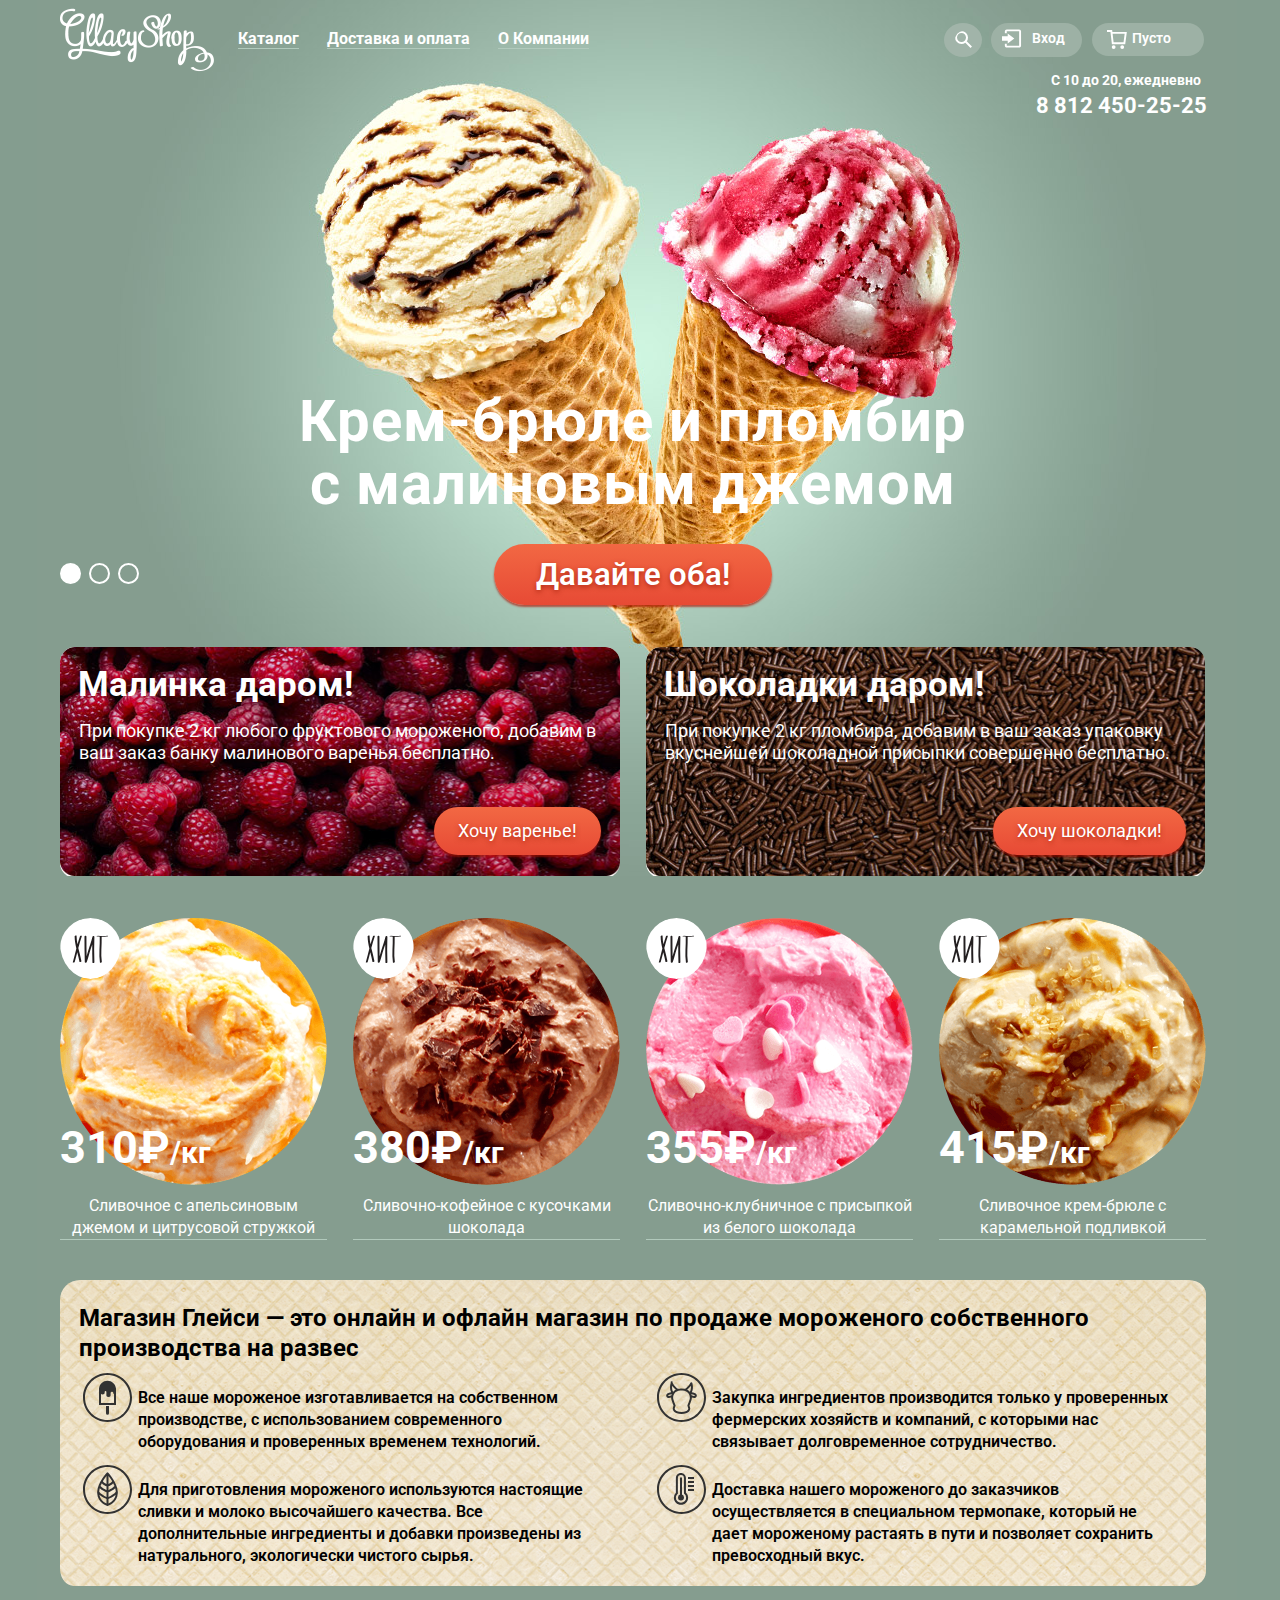
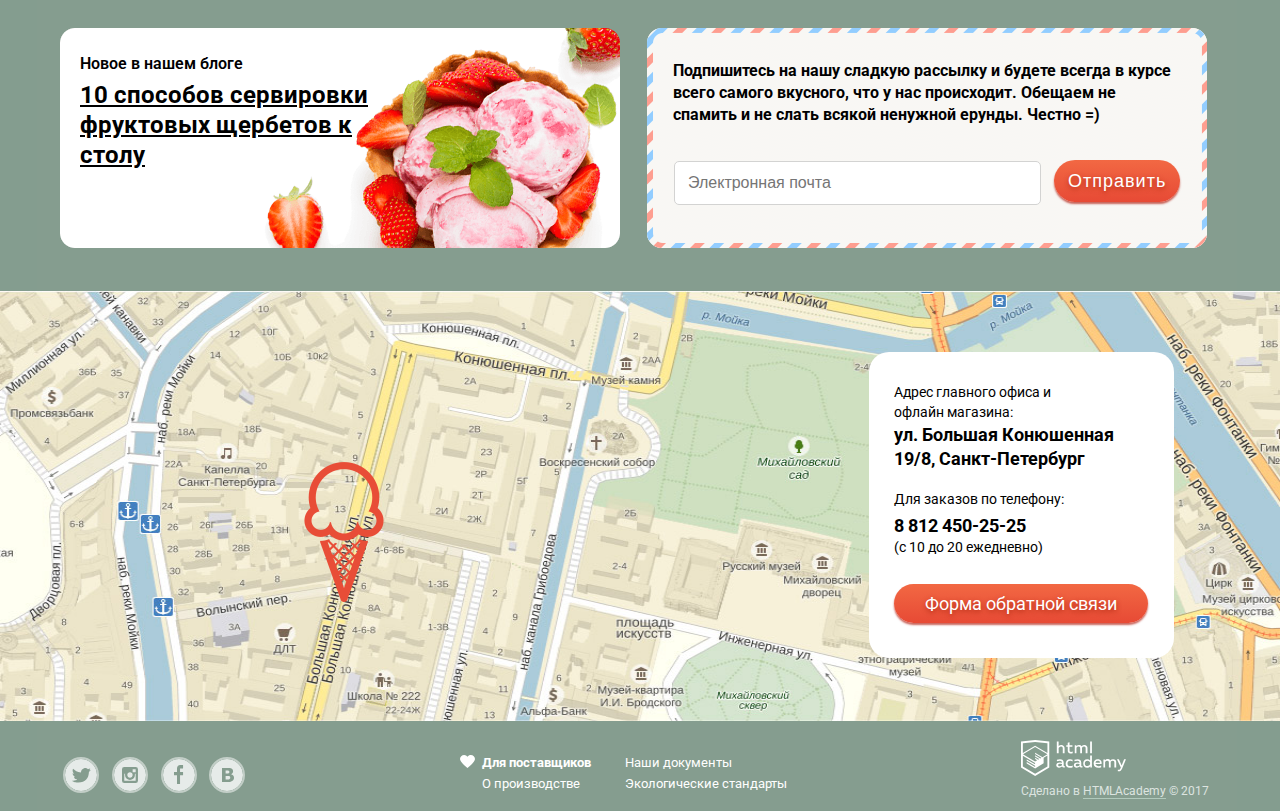
==== commit 31ec74f1: "доработки" ====
--- a/index.html
+++ b/index.html
@@ -5,7 +5,7 @@
         <title>HTML Academy: Глейси</title>
         <link href="https://fonts.googleapis.com/css?family=Roboto:400,500,700" rel="stylesheet">
         <link href="css/normalize.css" rel="stylesheet">
-        <link href="css/style.css" rel="stylesheet">
+        <link href="css/style.min.css" rel="stylesheet">
     </head>
     <body>
         <input type="radio" id="btn-1" name="toggle" checked>
@@ -16,45 +16,50 @@
                 <header class="main-header">
                     <div class="wrapper">
                         <a class="logo">
-                           <img src="img/logo.png" alt="logo">
+                           <img src="img/logo.png" width="154" height="64" alt="logo">
                         </a>
                         <div class="main-menu">
-                            <a href="#" class="catalog"><span>Каталог<span</a> 
-                                <ul class="new is-hidden">
+                            <a href="#" class="catalog"><span class="border-bottom">Каталог</span> 
+                                <ul class="new">
                                     <li>Новинки</li>
                                     <li>Сливочное</li>
                                     <li class="active">Щербеты</li>
                                     <li>Фруктовый лед</li>
                                     <li>Мелорин</li>
                                 </ul>
-                            <a href="#"><span>Доставка и оплата</span></a>
-                            <a href="#"><span>О Компании</span></a>
+                            </a>        
+                            <a href="#"><span class="border-bottom">Доставка и оплата</span></a>
+                            <a href="#"><span class="border-bottom">О Компании</span></a>
                         </div>
                         <div class="user-block">
-                            <div class="search">поиск
+                            <div class="search">
                                 <a href="#" class="search-link">search
                                     <svg>
                                         <path d="M16.958 15.527L11.75 10.32A6.455 6.455 0 0 0 13 6.5 6.5 6.5 0 1 0 6.5 13a6.465 6.465 0 0 0 3.839-1.263l5.205 5.204 1.414-1.414zM6.5 11C4.019 11 2 8.981 2 6.5S4.019 2 6.5 2 11 4.019 11 6.5 8.981 11 6.5 11z"/>
                                     </svg>
                                 </a>
                                 <div class="search-block">
-                                    <input type="text" placeholder="Что ищем?">
+                                    <form action="input.php" method="post">
+                                        <input type="text" id="text" name= "search" placeholder="Что ищем?">
+                                    </form>    
                                 </div>
                             </div>
                             <div class="log-in">
-                                <svg xmlns="http://www.w3.org/2000/svg" xmlns:xlink="http://www.w3.org/1999/xlink" width="21" height="19" viewBox="0 0 21 19"><g ><path d="M6 14.875L12.917 9.5 6 4.125v2.917H-.042v4.917H6z"/><path d="M18 0H5C3.9 0 3 .9 3 2v2h2V2h13v15H5v-2H3v2c0 1.1.9 2 2 2h13c1.1 0 2-.9 2-2V2c0-1.1-.9-2-2-2z"/></g></svg>
-                                <span>Вход</span>
-                                <div class="popup-block">
-                                    <input type="text" placeholder="Электронная почта">
-                                    <input type="text" placeholder="Пароль">
-                                    <a href="#" class="log-in-link">Войти</a>
-                                    <a href="#">Забыли пароль?</a>
-                                    <a href="#">Новая регистрация</a>
+                                <div class="log-in-container">
+                                    <svg xmlns="http://www.w3.org/2000/svg" xmlns:xlink="http://www.w3.org/1999/xlink" width="21" height="19" viewBox="0 0 21 19"><g ><path d="M6 14.875L12.917 9.5 6 4.125v2.917H-.042v4.917H6z"/><path d="M18 0H5C3.9 0 3 .9 3 2v2h2V2h13v15H5v-2H3v2c0 1.1.9 2 2 2h13c1.1 0 2-.9 2-2V2c0-1.1-.9-2-2-2z"/></g></svg>
+                                    <span>Вход</span>
+                                    <div class="popup-block">
+                                        <input type="text" placeholder="Электронная почта">
+                                        <input type="text" placeholder="Пароль">
+                                        <a href="#" class="log-in-link">Войти</a>
+                                        <a href="#">Забыли пароль?</a>
+                                        <a href="#">Новая регистрация</a>
+                                    </div>
                                 </div>
                             </div>    
                             <div class="basket">
                                 <a href="#" class="buy">
-                                    <svg xmlns="http://www.w3.org/2000/svg" width="21" height="20" viewBox="0 0 21 20"><g =""><path d="M5.657 2.031L5.422 0H0v2h3.64l1.5 13h13.988l1.699-12.969H5.657zM17.372 13H6.922L5.888 4.031h12.66L17.372 13z"/><circle cx="6.984" cy="18" r="2"/><circle cx="15.984" cy="18" r="2"/></g></svg>
+                                    <svg xmlns="http://www.w3.org/2000/svg" width="21" height="20" viewBox="0 0 21 20"><path d="M5.657 2.031L5.422 0H0v2h3.64l1.5 13h13.988l1.699-12.969H5.657zM17.372 13H6.922L5.888 4.031h12.66L17.372 13z"/><circle cx="6.984" cy="18" r="2"/><circle cx="15.984" cy="18" r="2"/></svg>
                                     <span>Пусто</span>
                                 </a>
                             </div>
@@ -105,13 +110,13 @@
             <main class="main-container">
                 <div class="offers-container">
                     <article class="offer-card raspberry">
-                        <div class="offer-title">Малинка даром!</div>
+                        <h3 class="offer-title">Малинка даром!</h3>
                         <p class="offer-text">При покупке 2 кг любого фруктового мороженого, добавим в ваш заказ банку малинового варенья бесплатно.
                         </p>
                         <a href="#" class="offer-btn">Хочу варенье!</a>
                     </article>
                     <article class="offer-card chocolate">
-                        <div class="offer-title">Шоколадки даром!</div>
+                        <h3 class="offer-title">Шоколадки даром!</h3>
                         <p class="offer-text">При покупке 2 кг пломбира, добавим в ваш заказ упаковку вкуснейшей шоколадной присыпки совершенно бесплатно.</p>
                         <a href="#" class="offer-btn">Хочу шоколадки!</a>
                     </article>
@@ -119,7 +124,7 @@
                 <div class="popular-goods">
                     <div class="popular-goods-container">
                         <div class="photo">
-                            <img src="img/hit.svg" alt="hit" class="hit">
+                            <img src="img/hit.svg" width="61" height="61" alt="hit" class="hit">
                             <img src="img/orange.png" width="267" height="267" alt="ice-cream photo">
                         </div>  
                         <p class="popular-goods-price">310₽<span>/кг</span></p>
@@ -128,7 +133,7 @@
                     </div>
                     <div class="popular-goods-container">
                         <div class="photo">
-                            <img src="img/hit.svg" alt="hit" class="hit">
+                            <img src="img/hit.svg" width="61" height="61" alt="hit" class="hit">
                             <img src="img/coffe.png" width="267" height="267" alt="ice-cream photo">
                         </div>  
                         <p class="popular-goods-price">380₽<span>/кг</span></p>
@@ -137,7 +142,7 @@
                     </div>
                     <div class="popular-goods-container">
                         <div class="photo">
-                            <img src="img/hit.svg" alt="hit" class="hit">
+                            <img src="img/hit.svg" width="61" height="61" alt="hit" class="hit">
                             <img src="img/strawberry.png" width="267" height="267" alt="ice-cream photo">
                         </div>  
                         <p class="popular-goods-price">355₽<span>/кг</span></p>
@@ -146,7 +151,7 @@
                     </div>
                     <div class="popular-goods-container">
                         <div class="photo">
-                            <img src="img/hit.svg" alt="hit" class="hit">
+                            <img src="img/hit.svg" width="61" height="61" alt="hit" class="hit">
                             <img src="img/caramel.png" width="267" height="267" alt="ice-cream photo">
                         </div>  
                         <p class="popular-goods-price">415₽<span>/кг</span></p>
@@ -155,7 +160,7 @@
                     </div>
                 </div>
                 <section class="features">
-                    <div class="features-title">Магазин Глейси — это онлайн и офлайн магазин по продаже мороженого собственного производства на развес</div>
+                    <h3 class="features-title">Магазин Глейси — это онлайн и офлайн магазин по продаже мороженого собственного производства на развес</h3>
                     <p class="feature-topic">
                     <img src="img/ice-cream.svg" alt="ice-cream">
                     Все наше мороженое изготавливается на собственном производстве, с использованием современного оборудования и проверенных временем технологий.</p>
@@ -168,11 +173,11 @@
                 </section>
                 <div class="info-container">
                     <section class="new-info">
-                        <p class="new-info-title">Новое в нашем блоге</p>
+                        <h4 class="new-info-title">Новое в нашем блоге</h4>
                         <a href="#" class="new-info-link">10 способов сервировки фруктовых щербетов к столу</a>
                     </section>
                     <section class="subscribe">
-                        <p class="subscribe-text">Подпишитесь на нашу сладкую рассылку и будете всегда в курсе всего самого вкусного, что у нас происходит. Обещаем не спамить и не слать всякой ненужной ерунды. Честно =)</p>
+                        <h4 class="subscribe-text">Подпишитесь на нашу сладкую рассылку и будете всегда в курсе всего самого вкусного, что у нас происходит. Обещаем не спамить и не слать всякой ненужной ерунды. Честно =)</h4>
                         <form action="form.php" class="form">
                             <input type="text" placeholder="Электронная почта">
                             <button class="btn">Отправить</button>
@@ -181,8 +186,8 @@
                 </div>
             </main>    
             <div class="map-block">
-                <img src="img/map.jpg" alt="map" class="map">
-                <img src="img/pin.svg" alt="map-marker" class="map-marker">
+                <img src="img/map.jpg" width="1200" height="430" alt="map" class="map">
+                <img src="img/icons/map-mark.png" width="80" height="140" alt="map-marker" class="map-marker">
                 <div class="contacts-container">
                     <div class="contacts-wrapper">
                         <p class="contacts-text">Адрес главного офиса и офлайн магазина:</p>
@@ -198,11 +203,11 @@
                 <div class="footer-social">
                     <svg xmlns="http://www.w3.org/2000/svg" width="32" height="32" viewBox="0 0 32 32"><path d="M16 0C7.164 0 0 7.164 0 16c0 8.837 7.164 16 16 16 8.837 0 16-7.163 16-16 0-8.836-7.163-16-16-16zm7.944 12.809c-.251 6.516-3.463 10.832-10.992 10.702h-.486c-.447 0-4.543-.443-5.344-1.823 2.479.19 4.247-.406 5.12-1.136-1.048-.289-2.923-.461-3.251-2.848.384.104.618.221 1.299.113-1.307-.824-2.758-1.519-2.679-3.643.311.317 1.164.518 1.46.457-.768-.233-2.149-3.244-.974-4.781 1.984 1.79 4.075 3.482 7.804 3.643.227-2.214 1.24-3.699 3.168-4.325 1.84-.479 3.255.26 3.901 1.138.737-.224 1.453-.466 2.193-.685-.004.833-.569 1.463-.935 1.709.747.165 1.423-.475 1.423-.475-.184.963-1.094 1.725-1.707 1.954z"/></svg>
                     <a href="#" class="social-btn">twitter</a>
-                    <svg xmlns="http://www.w3.org/2000/svg" width="32" height="32" viewBox="0 0 32 32"><g =""><path d="M20.916 16a4.938 4.938 0 1 1-9.877 0c0-.394.051-.773.138-1.14h-.897v6.838h11.396V14.86h-.897c.086.367.137.746.137 1.14z"/><path d="M15.978 18.659c1.466 0 2.659-1.193 2.659-2.659s-1.193-2.659-2.659-2.659c-1.466 0-2.659 1.193-2.659 2.659s1.192 2.659 2.659 2.659zM18.637 10.302h3.039v3.039h-3.039z"/><path d="M16 0C7.164 0 0 7.164 0 16c0 8.837 7.164 16 16 16 8.837 0 16-7.163 16-16 0-8.836-7.163-16-16-16zm7.955 21.698a2.285 2.285 0 0 1-2.279 2.279H10.279A2.285 2.285 0 0 1 8 21.698V10.302a2.286 2.286 0 0 1 2.279-2.279h11.396a2.286 2.286 0 0 1 2.279 2.279v11.396z"/></g></svg>
+                    <svg xmlns="http://www.w3.org/2000/svg" width="32" height="32" viewBox="0 0 32 32"><path d="M20.916 16a4.938 4.938 0 1 1-9.877 0c0-.394.051-.773.138-1.14h-.897v6.838h11.396V14.86h-.897c.086.367.137.746.137 1.14z"/><path d="M15.978 18.659c1.466 0 2.659-1.193 2.659-2.659s-1.193-2.659-2.659-2.659c-1.466 0-2.659 1.193-2.659 2.659s1.192 2.659 2.659 2.659zM18.637 10.302h3.039v3.039h-3.039z"/><path d="M16 0C7.164 0 0 7.164 0 16c0 8.837 7.164 16 16 16 8.837 0 16-7.163 16-16 0-8.836-7.163-16-16-16zm7.955 21.698a2.285 2.285 0 0 1-2.279 2.279H10.279A2.285 2.285 0 0 1 8 21.698V10.302a2.286 2.286 0 0 1 2.279-2.279h11.396a2.286 2.286 0 0 1 2.279 2.279v11.396z"/></svg>
                     <a href="#" class="social-btn">instagram</a>
                     <svg xmlns="http://www.w3.org/2000/svg" width="32" height="32" viewBox="0 0 32 32"><path d="M16 0C7.164 0 0 7.163 0 16s7.164 16 16 16c8.837 0 16-7.164 16-16S24.837 0 16 0zm4.062 9.455h-3.021v3.444h3.021v3.445h-3.021v8.61H14.02v-8.61H11v-3.445h3.021V9.455c0-1.902 1.353-3.445 3.021-3.445h3.021v3.445z"/></svg>
                     <a href="#" class="social-btn">facebook</a>
-                    <svg xmlns="http://www.w3.org/2000/svg" width="32" height="32" viewBox="0 0 32 32"><g =""><path d="M16.637 14.495c.402-.019.719-.082.951-.188.326-.145.54-.33.641-.559.101-.229.15-.496.15-.797 0-.232-.058-.465-.174-.697-.116-.232-.322-.405-.617-.517-.264-.1-.592-.155-.984-.165a76.242 76.242 0 0 0-1.652-.014h-.339v2.965h.565c.571 0 1.057-.009 1.459-.028zM18.118 17.084c-.282-.081-.672-.125-1.166-.132a127.97 127.97 0 0 0-1.55-.009h-.79v3.493h.264c1.014 0 1.74-.003 2.18-.009a3.2 3.2 0 0 0 1.212-.245c.377-.157.633-.364.774-.625s.214-.562.214-.9c0-.446-.088-.788-.261-1.03-.17-.241-.464-.423-.877-.543z"/><path d="M16 0C7.164 0 0 7.164 0 16c0 8.837 7.164 16 16 16 8.837 0 16-7.163 16-16 0-8.836-7.163-16-16-16zm6.602 20.531a3.73 3.73 0 0 1-1.124 1.327c-.552.415-1.161.71-1.823.886s-1.501.264-2.519.264h-6.121V8.987h5.443c1.13 0 1.957.038 2.48.113a5.126 5.126 0 0 1 1.561.5c.533.27.929.632 1.189 1.087.26.455.392.975.392 1.558 0 .678-.179 1.278-.536 1.795-.358.518-.863.92-1.517 1.208v.075c.917.182 1.642.559 2.179 1.13.537.571.807 1.325.807 2.261 0 .678-.138 1.283-.411 1.817z"/></g></svg>
+                    <svg xmlns="http://www.w3.org/2000/svg" width="32" height="32" viewBox="0 0 32 32"><path d="M16.637 14.495c.402-.019.719-.082.951-.188.326-.145.54-.33.641-.559.101-.229.15-.496.15-.797 0-.232-.058-.465-.174-.697-.116-.232-.322-.405-.617-.517-.264-.1-.592-.155-.984-.165a76.242 76.242 0 0 0-1.652-.014h-.339v2.965h.565c.571 0 1.057-.009 1.459-.028zM18.118 17.084c-.282-.081-.672-.125-1.166-.132a127.97 127.97 0 0 0-1.55-.009h-.79v3.493h.264c1.014 0 1.74-.003 2.18-.009a3.2 3.2 0 0 0 1.212-.245c.377-.157.633-.364.774-.625s.214-.562.214-.9c0-.446-.088-.788-.261-1.03-.17-.241-.464-.423-.877-.543z"/><path d="M16 0C7.164 0 0 7.164 0 16c0 8.837 7.164 16 16 16 8.837 0 16-7.163 16-16 0-8.836-7.163-16-16-16zm6.602 20.531a3.73 3.73 0 0 1-1.124 1.327c-.552.415-1.161.71-1.823.886s-1.501.264-2.519.264h-6.121V8.987h5.443c1.13 0 1.957.038 2.48.113a5.126 5.126 0 0 1 1.561.5c.533.27.929.632 1.189 1.087.26.455.392.975.392 1.558 0 .678-.179 1.278-.536 1.795-.358.518-.863.92-1.517 1.208v.075c.917.182 1.642.559 2.179 1.13.537.571.807 1.325.807 2.261 0 .678-.138 1.283-.411 1.817z"/></svg>
                     <a href="#" class="social-btn">vkontakte</a>
                 </div>
                 <div class="footer-menu">
--- a/css/style.min.css
+++ b/css/style.min.css
@@ -0,0 +1 @@
+.site-wrapper,body{width:auto;margin:0 auto}.inner-body,body{font-family:Roboto,Arial,sans-serif;font-style:normal}.new,.popular{list-style:none}.basket span,.log-in-container span,.new-info,.offer-btn,.subscribe .btn{vertical-align:top}.offer-btn,.popular-btn,.slide-btn{text-shadow:0 2px 5px rgba(160,32,11,.76);text-decoration:none}.basket .buy,.feedback,.footer-menu a,.inner-basket-container .buy,.inner-breadcrumbs a,.inner-footer-menu a,.inner-menu a,.inner-popap-button,.link-htmlacademy,.main-menu a,.offer-btn,.paginator a,.popular-btn,.popup-block .log-in-link,.slide-btn{text-decoration:none}body{padding:0;height:auto;font-size:18px;line-height:1.2;color:#000}body>input[type=radio]{display:none}.site-wrapper{background-color:#849d8f;background-repeat:no-repeat;background-position:46% 0;transition:background-image .5s ease,background-color .5s ease}.site-wrapper::after,.site-wrapper::before{content:"";visibility:hidden}.site-wrapper::before{background-image:url(../img/slide-2.jpg;)}.site-wrapper::after{background-image:url(../img/slide-3.jpg)}.content-wrapper{width:1160px;margin:0 auto;padding:0 20px}.slider{position:relative;padding-top:130px;line-height:1.1;text-align:center;color:#fff}.title-container{display:flex;width:1160px;align-items:center;flex-direction:column}.slide-title{width:685px;margin-left:-14px;margin-bottom:27px;font-weight:700;font-size:58px;letter-spacing:1px}.slide-btn{padding:10px 42px;margin-right:14px;font-weight:600;font-size:31px;line-height:41px;color:#fff;background:#f26843;background:-moz-linear-gradient(top,#f26843 0,#e74a35 100%);background:-webkit-linear-gradient(top,#f26843 0,#e74a35 100%);background:linear-gradient(to bottom,#f26843 0,#e74a35 100%);border-radius:100px;box-shadow:0 2px 2px rgba(172,16,0,.64)}.slide-btn:hover{background:-moz-linear-gradient(top,#f58669 0,#ec6f5e 100%);background:-webkit-linear-gradient(top,#f58669 0,#ec6f5e 100%);background:linear-gradient(to bottom,#f58669 0,#ec6f5e 100%);box-shadow:0 2px 2px rgba(172,16,0,1)}.slide-btn:active{background:-moz-linear-gradient(top,#d84732 0,#e1613e 100%);background:-webkit-linear-gradient(top,#d84732 0,#e1613e 100%);background:linear-gradient(to bottom,#d84732 0,#e1613e 100%);box-shadow:inset 0 2px 2px rgba(172,16,0,1)}.slider-controls{position:absolute;bottom:21px;z-index:20;font-size:0}.slider-controls label{display:inline-block;width:17px;height:17px;margin-right:8px;background-color:transparent;border:2px solid #fff;vertical-align:top;border-radius:50%;cursor:pointer}.slide{display:none}#btn-1:checked~.site-wrapper #slide1,#btn-2:checked~.site-wrapper #slide2,#btn-3:checked~.site-wrapper #slide3{display:block}#btn-1:checked~.site-wrapper label[for=btn-1],#btn-2:checked~.site-wrapper label[for=btn-2],#btn-3:checked~.site-wrapper label[for=btn-3]{background-color:#fff}#btn-1:hover~.site-wrapper label[for=btn-1],#btn-2:hover~.site-wrapper label[for=btn-2],#btn-3:hover~.site-wrapper label[for=btn-3]{background-color:rgba(255,255,255,.3)}#btn-1:checked~.site-wrapper{background-color:#849d8f;background-image:url(../img/slide-1.jpg)}#btn-2:checked~.site-wrapper{background-color:#8996a6;background-image:url(../img/slide-2.jpg)}#btn-3:checked~.site-wrapper{background-color:#9d8b84;background-image:url(../img/slide-3.jpg)}.inner-body{font-size:18px;line-height:1.2;color:#000;background-color:#849d8f}.inner-content-wrapper{width:1160px;margin:0 auto;padding:0 20px}.inner-header{display:flex;flex-wrap:wrap}.inner-wrapper{display:flex;width:1160px;margin:0 auto}.inner-menu{display:flex;margin-left:11px;height:55px;justify-content:flex-start;align-items:flex-end}.inner-menu a{display:flex;color:#fff;padding:7px 16px 6px 11px;font-weight:700;font-size:16px;line-height:18px}.inner-menu .border-bottom{border-bottom:1px solid #B1C9BC}.inner-menu>.active{color:#fff;background-color:#D07058;border-radius:20px;border-bottom:none}.inner-menu a:active,.inner-menu a:hover{background-color:#F7F6F3;color:#000;border-radius:20px}.inner-menu a:hover .border-bottom{border-bottom:none}.inner-menu a:active{padding:7px 9px 6px 10px;border-top:2px solid #696969}.inner-logo{display:flex;height:72px;align-items:flex-end}.inner-user-block{display:flex;margin-left:346px;height:56px}.inner-user-container{display:flex;align-items:flex-end}.inner-search,.inner-search-link{font-size:0}.inner-search-link svg{width:23px;height:26px;fill:#fff;background-color:#A1B4A9;padding:8px 2px 0 9px;border-radius:50%}.inner-basket,.inner-log-in{border-radius:18px;display:flex}.inner-search-link:hover svg{background-color:#F8F7F4;fill:#000}.inner-log-in{margin-left:7px;padding-right:20px;background-color:#9DB1A5;color:#fff}.inner-log-in span{padding-left:8px;padding-top:8px;font-family:"Roboto Medium";font-size:14px;line-height:16px;font-weight:600}.inner-log-in svg{fill:#fff;padding-left:16px;height:34px;width:20px}.inner-basket{height:34px;margin-left:10px;background-color:#F7F6F3}.inner-basket-container{padding-bottom:30px;height:34px}.inner-basket-container .buy{display:flex;color:#000;font-size:14px}.inner-basket-container span{padding-left:8px;padding-top:7px;padding-right:16px;font-weight:700}.inner-basket-container:hover .inner-popap-basket{display:block}.inner-popap-basket{display:none;position:absolute;top:56px;right:122px;border-radius:5px;width:545px;background-color:#F8F7F4;margin-top:5px}.inner-popap-container{display:flex;width:100%;flex-direction:column}.inner-popap-item{display:flex}.inner-popap-container .inner-popap-item:nth-of-type(2){margin-top:-7px}.inner-popap-item img{padding:16px 9px 0 43px}.inner-popap-description{position:relative;width:220px;margin-top:21px}.inner-popap-description::after,.inner-popap-description::before{content:"";position:absolute;height:1px;width:15px;top:12px;background-color:#000}.inner-popap-description::before{left:-69px;transform:rotate(45deg)}.inner-popap-description::after{left:-70px;transform:rotate(-45deg)}.inner-netto,.inner-popap-description,.inner-price,.price{font-size:13px;line-height:16px;font-family:Roboto;padding:5px}.inner-popap-description span{font-weight:700}.inner-netto{margin-top:20px;margin-left:15px;font-weight:700}.inner-price{margin-left:-5px;margin-top:21px}.common-price{margin-top:20px;margin-left:20px}.results-container{display:flex;flex-direction:column;padding-bottom:22px;margin:0 auto}.in-order{font-size:15px;line-height:18px;font-weight:700;margin-left:auto;margin-right:2px;margin-top:13px}.inner-popap-button{padding:9px 13px;margin-left:337px;font-size:18px;line-height:24px;width:173px;color:#fff;background:#f26843;background:-moz-linear-gradient(top,#f26843 0,#e74a35 100%);background:-webkit-linear-gradient(top,#f26843 0,#e74a35 100%);background:linear-gradient(to bottom,#f26843 0,#e74a35 100%);border-radius:100px;border:none}.inner-popap-button:hover{background:-moz-linear-gradient(top,#f58669 0,#ec6f5e 100%);background:-webkit-linear-gradient(top,#f58669 0,#ec6f5e 100%);background:linear-gradient(to bottom,#f58669 0,#ec6f5e 100%);box-shadow:0 2px 2px rgba(172,16,0,1)}.inner-popap-button:active{background:-moz-linear-gradient(top,#d84732 0,#e1613e 100%);background:-webkit-linear-gradient(top,#d84732 0,#e1613e 100%);background:linear-gradient(to bottom,#d84732 0,#e1613e 100%);box-shadow:inset 0 2px 2px rgba(172,16,0,1)}.popular li,.range-filter{background-color:#A9B9AF;border-radius:20px}.breadcrumbs-container{display:flex;justify-content:space-between}.inner-breadcrumbs{display:flex;position:relative;margin-top:25px}.inner-breadcrumbs a{color:#fff;font-size:14px;line-height:16px;padding:1px 8px 5px 0}.inner-breadcrumbs a::after{content:'\00BB';padding-left:5px}.inner-breadcrumbs span{border-bottom:1px solid #B1C9BC}.inner-breadcrumbs a:last-of-type::after{border-bottom:none;padding-left:5px;content:""}.information-wrapper{display:flex}.inner-shedule{display:flex;justify-content:flex-start;flex-wrap:wrap;width:189px;margin-left:737px;color:#fff}.inner-container,.inner-sorting{flex-direction:column;display:flex}.inner-shedule .time{font-size:14px;line-height:16px;font-weight:700;margin-top:-1px;padding:0 0 0 26px}.inner-shedule .telephone{font-size:22px;line-height:24px;font-weight:700;margin-top:-8px;padding:0 0 0 9px}.inner-container{width:1160px;margin:0 auto}.inner-sorting-title{font-size:35px;line-height:41px;color:#fff;margin-top:-20px;margin-bottom:0}.sorting-container{display:flex}.sorting{display:flex;flex-direction:column}.sorting h3{color:#fff;font-weight:700;font-size:14px;line-height:16px;margin-top:24px;margin-left:16px;margin-bottom:7px}.popular{margin:0;padding:0}.fat-content-title,.range-filter-text{font-size:14px;line-height:16px;margin-bottom:7px;color:#fff}.popular li{color:#fff;font-weight:medium;font-size:14px;line-height:16px;letter-spacing:1px;padding:11px 17px 11px 16px}.popular li svg{padding-left:22px;width:10px;height:12px}.inner-range-filter{margin-left:13px}.range-filter-text{font-weight:700;margin-top:25px;margin-left:13px}.range-filter{display:flex;position:relative;width:220px;height:36px}.range-filter::after,.range-filter::before{content:"";position:absolute;height:4px;top:16px}.range-filter::before{width:177px;background-color:#D1D9D3;right:21px}.range-filter::after{width:78px;background-color:#F8F7F4;right:88px}.radio-buttons-container,.stuffing-field{background-color:#A9B9AF;border-radius:20px}.first-toggle{margin-top:8px;margin-left:34px;z-index:100}.second-toggle{margin-top:8px;margin-left:78px;z-index:100}.fat-content{margin-left:13px}.fat-content-title{font-weight:700;margin-top:24px;margin-left:15px}.radio-buttons-container{display:flex;width:418px;height:36px}.fat-content-grid{display:flex;align-items:center;margin-left:0}.fat-content-grid svg{padding:4px 0 5px 13px;height:22px}.fat-content-grid label{color:#fff;font-weight:700;font-size:16px;line-height:18px;padding:7px 5px 5px 7px}.fat-content-grid input{display:none}.stuffing{display:flex;flex-direction:column;margin-bottom:38px}.stuffing-title{color:#fff;font-size:14px;margin-top:14px;margin-left:17px;margin-bottom:7px}.stuffing-field{display:flex;justify-content:space-around;width:710px;padding-bottom:7px;height:29px}.stuffing-field input{display:none}.stuffing-field label{color:#fff;font-weight:700;font-size:16px;line-height:18px;padding:8px 0 5px}.stuffing-field svg{padding:8px 0 5px 7px;height:20px}.stuffing-wrapper{display:flex}.apply{padding:4px 20px 4px 29px;margin-left:5px;color:#fff;border-radius:20px;background-color:#A6B7AD;border:2px solid #FCFCFC}.goods-container{display:flex;flex-wrap:wrap;width:1172px;margin-bottom:43px}.goods-item,.made-in-card{display:flex;flex-direction:column}.goods-item{align-items:flex-start;width:293px;border-radius:50%;position:relative;padding-bottom:30px}.goods-item .goods-item-price{position:absolute;top:158px;color:#fff;font-size:45px;font-weight:700;margin-bottom:0}.goods-item-price span{font-size:30px;font-weight:700}.goods-item-text{align-self:center;color:#fff;font-size:16px;line-height:22px;margin-top:10px;margin-bottom:10px}.goods-item-text span{border-bottom:1px solid #B1C9BC}.paginator{width:200px;display:flex;justify-content:flex-start;align-self:flex-end;align-items:center}.paginator .prev{transform:rotate(180deg);padding-left:14px;padding-bottom:6px}.paginator a{font-size:16px;font-weight:600;color:#fff;width:15px;height:15px;padding:4px 4px 6px 9px;margin-right:1px}.inner-footer-menu .active,.main-menu a{font-weight:700}.paginator .active,.paginator a:hover{background-color:#fff;color:#000;border-radius:50%}.paginator .next{padding:10px 5px 5px 13px}.paginator svg{fill:#C1C6CE}.paginator svg:hover{fill:#fff}.inner-footer{display:flex;justify-content:space-between;margin-top:34px;border-top:1px solid #A9BBB1;padding-top:18px}.inner-footer-social{display:flex;justify-content:space-around;width:195px;padding-top:12px}.inner-footer-social a{font-size:0}.inner-footer-social svg{fill:#E6EBE9;border:2px solid #C2CEC7;border-radius:50%;margin-top:7px}.inner-footer-social svg:hover{fill:#fff;border-color:#DAE2DE}.inner-footer-social svg:active{fill:#E9E9E9;border-color:#DAE2DE}.border-bottom,.inner-link-htmlacademy{border-bottom:1px solid #B1C9BC}.inner-footer-menu{width:338px;max-height:50px;margin-left:-15px;padding-top:12px;display:flex;flex-wrap:wrap;flex-direction:column}.inner-footer-menu a{font-size:13px;color:#fff;padding:5px 0 0 23px}.inner-footer-menu svg{position:absolute;padding:5px 0 0 1px}.made-in-card{margin-right:12px}.made-in-card svg{height:40px;width:105px}.main-header,.wrapper{width:1160px;display:flex}.inner-made-in{color:#DDE4E0;font-size:12px;line-height:16px;margin-top:5px}.inner-link-htmlacademy{text-decoration:none;color:#DDE4E0}.main-header{flex-direction:column;justify-content:space-between;align-items:center;margin:0 auto;padding-bottom:120px}.wrapper{align-items:flex-start;justify-content:space-between}.logo{margin-top:8px}.main-menu{display:flex;width:380px;margin-right:331px;margin-top:23px;padding-bottom:20px}.is-hidden,.new{display:none}.main-menu a{color:#fff;padding:7px 14px 6px;font-size:16px;line-height:18px;border-radius:20px}.main-menu a:active,.main-menu a:hover,.new{background-color:#F7F6F3;color:#000}.main-menu a:hover .border-bottom{border-bottom:none}.main-menu a:active{border-radius:20px;padding:7px 9px 6px 10px;border-top:2px solid #696969}.new{position:absolute;width:143px;padding:0;left:250px;top:40px;border-radius:5px}.catalog:hover .new,.new li{display:block}.new li:first-child{border-bottom:1px solid #D1D0CE;padding-top:9px;padding-bottom:11px;font-weight:700}.new li:last-child{padding-bottom:12px}.new li{font-size:14px;padding:9px 18px 7px 20px}.new li:hover{background-color:#FBDED8;border-radius:5px}.new li:active{background-color:#F6B5A5}.new .active{background-color:#D07058;color:#fff}.user-block{display:flex;width:276px;margin-top:23px}.search{position:relative}.search-link{font-size:0;padding-bottom:30px}.search-link svg{width:19px;height:26px;fill:#fff;background-color:#A1B4A9;padding:8px 8px 0 11px;border-radius:50%}.search:hover svg{fill:#000;background-color:#F8F7F4}.search:hover .search-block{display:block}.search-block{display:none;position:absolute;top:44px;right:3px;background-color:#F8F7F4;border-radius:5px}.search-block input{width:280px;border-radius:5px;border:1px solid #D3D3D2;margin:19px 15px 19px 14px;padding:8px 16px 9px 13px;font-size:14px;line-height:24px}.log-in{display:flex;height:34px;margin-left:9px;border-radius:18px;background-color:#9DB1A5;color:#fff}.log-in:hover,.popup-block{background-color:#F8F7F4}.log-in-container{height:34px;padding-bottom:30px;padding-right:17px}.log-in-container span{display:inline-block;padding-left:6px;padding-top:7px;font-family:Roboto;font-weight:600;font-size:14px;line-height:16px}.log-in-container svg{fill:#fff;padding-left:11px;padding-top:6px;width:20px}.log-in-container:hover span{color:#000}.log-in-container:hover svg{fill:#000}.log-in-container:hover .popup-block{display:block}.popup-block{display:none;position:absolute;width:270px;border-radius:5px;top:63px;right:235px;padding:20px 0 19px 6px}.popup-block input{display:block;width:208px;border-radius:5px;border:1px solid #D3D3D2;margin-bottom:18px;margin-left:12px;padding:11px 16px 8px 15px;font-size:14px;line-height:24px;color:#999}.popup-block .log-in-link{width:52px;float:left;padding:11px 23px;margin-left:12px;margin-top:1px;border-radius:30px;font-size:18px;line-height:24px;color:#fff;background-image:linear-gradient(#F16642,#E74C36)}.popup-block a{color:#999;font-size:13px;font-weight:600px;margin:6px 0 1px 19px}.log-in:hover .popup-block{display:block}.basket{display:flex;height:33px;margin-left:10px;padding-right:17px;border-radius:18px;background-color:#9DB1A5}.basket .buy{display:flex;color:#fff;font-size:14px}.buy svg{fill:#fff;padding-left:15px;height:33px;width:20px}.basket span{display:inline-block;padding-left:5px;padding-top:7px;padding-right:16px;font-weight:600}.info-wrapper{display:flex;justify-content:flex-end;width:1160px}.shedule{display:flex;justify-content:flex-start;flex-wrap:wrap;width:189px;margin-left:737px;color:#fff}.info-wrapper .time{font-size:14px;line-height:16px;font-weight:700;margin-top:-5px;padding:0 15px 0 20px}.info-wrapper .telephone{font-size:22px;line-height:24px;font-weight:700;margin-top:-8px;padding:0 9px 0 5px}.main-container{display:flex;flex-direction:column;width:1160px;padding:0 20px;margin:0 auto}.offer-card,.photo{flex-direction:column;display:flex}.offers-container{display:flex;padding-top:42px}.offer-card{width:560px;border-radius:15px;margin-right:15px;padding-bottom:23px}.offers-container .raspberry{background-image:url(../img/raspberry.jpg);background-repeat:no-repeat}.offers-container .chocolate{margin-left:11px;background-image:url(../img/chocolate.jpg);background-repeat:no-repeat}.offer-title{font-size:35px;line-height:41px;font-weight:700;color:#fff;margin:17px 0 0 18px}.offer-btn,.offer-text{font-size:18px;color:#fff}.offer-text{line-height:22px;margin:15px 0 43px 19px}.offer-btn{align-self:flex-end;padding:12px 24px;margin-right:19px;line-height:24px;background:#f26843;background:-moz-linear-gradient(top,#f26843 0,#e74a35 100%);background:-webkit-linear-gradient(top,#f26843 0,#e74a35 100%);background:linear-gradient(to bottom,#f26843 0,#e74a35 100%);border-radius:100px;box-shadow:0 2px 2px rgba(172,16,0,.64)}.offer-btn:hover{background:-moz-linear-gradient(top,#f58669 0,#ec6f5e 100%);background:-webkit-linear-gradient(top,#f58669 0,#ec6f5e 100%);background:linear-gradient(to bottom,#f58669 0,#ec6f5e 100%);box-shadow:0 2px 2px rgba(172,16,0,1)}.offer-btn:active{background:-moz-linear-gradient(top,#d84732 0,#e1613e 100%);background:-webkit-linear-gradient(top,#d84732 0,#e1613e 100%);background:linear-gradient(to bottom,#d84732 0,#e1613e 100%);box-shadow:inset 0 2px 2px rgba(172,16,0,1)}.popular-goods{display:flex;margin-top:30px;padding-bottom:37px}.photo .hit{align-self:flex-start;padding-top:10px;position:absolute}.photo>img{border-radius:50%;padding-top:10px}.popular-goods-container{display:flex;flex-direction:column;align-items:flex-start;width:293px;border-radius:50%;position:relative;padding-bottom:30px;padding-right:26px}.popular-goods-container:hover{background-color:transparent;border-radius:20px;box-shadow:0 10px 10px rgba(0,0,0,.2)}.popular-goods-container:hover .popular-btn{display:block}.popular-goods-price{position:absolute;top:168px;color:#fff;font-size:45px;font-weight:700;margin-bottom:0}.popular-goods-price span{font-size:30px;font-weight:700}.popular-goods-description{display:flex;justify-content:space-around;color:#fff;font-size:16px;line-height:22px;margin-top:10px;margin-bottom:10px}.popular-goods-description span{border-bottom:1px solid #B1C9BC;display:inline-block;text-align:center}.popular-btn{position:absolute;bottom:0;padding:9px 19px;margin-left:34px;font-size:18px;line-height:24px;font-weight:500;color:#fff;background:#f26843;background:-moz-linear-gradient(top,#f26843 0,#e74a35 100%);background:-webkit-linear-gradient(top,#f26843 0,#e74a35 100%);background:linear-gradient(to bottom,#f26843 0,#e74a35 100%);border-radius:100px;box-shadow:0 2px 2px rgba(172,16,0,.64);display:none}.popular-btn:hover{background:-moz-linear-gradient(top,#f58669 0,#ec6f5e 100%);background:-webkit-linear-gradient(top,#f58669 0,#ec6f5e 100%);background:linear-gradient(to bottom,#f58669 0,#ec6f5e 100%);box-shadow:0 2px 2px rgba(172,16,0,1)}.popular-btn:active{background:-moz-linear-gradient(top,#d84732 0,#e1613e 100%);background:-webkit-linear-gradient(top,#d84732 0,#e1613e 100%);background:linear-gradient(to bottom,#d84732 0,#e1613e 100%);box-shadow:inset 0 2px 2px rgba(172,16,0,1)}.features,.new-info,.subscribe{background-repeat:no-repeat}.feedback,.subscribe .btn{text-shadow:0 2px 5px rgba(160,32,11,.76);box-shadow:0 2px 2px rgba(172,16,0,.64)}.features{display:flex;flex-wrap:wrap;flex-flow:wrap;justify-content:space-around;width:1149px;background-image:url(../img/waffle-background.png);border-radius:20px;padding-bottom:20px;margin-bottom:39px;margin-top:-37px}.features-title{font-size:24px;line-height:30px;font-weight:700;padding-top:23px;padding-left:19px;margin:0}.feature-topic,.new-info-title{font-size:16px;line-height:22px;font-weight:600}.feature-topic{width:456px;margin:24px 13px 2px 0;padding-left:50px}.features img{position:absolute;margin-top:-14px;margin-left:-55px}.info-container{display:flex;justify-content:flex-start;width:1160px}.new-info,.new-info-link,.subscribe{display:inline-block}.new-info{background-image:url(../img/strawberry-background.png);width:540px;margin-right:22px;padding:4px 0 25px 20px}.new-info-title{margin-bottom:5px}.contacts-adress,.footer-menu .active,.new-info-link{font-weight:700}.new-info-link{width:308px;font-size:24px;line-height:30px;color:#000;margin-bottom:56px}.subscribe{background-image:url(../img/envelope.png);width:540px;margin-left:5px;padding:20px 0 22px 20px}.subscribe-text{width:510px;margin-top:12px;margin-left:6px;margin-bottom:34px;font-size:16px;line-height:22px}.subscribe input{width:352px;padding:12px 0 11px 13px;margin:1px 0 20px 7px;border-radius:5px;font-size:16px;border:1px solid #D3D3D2}.subscribe .btn{padding:9px 14px;margin-left:9px;letter-spacing:1px;border:none;line-height:24px;color:#fff;background:#f26843;background:-moz-linear-gradient(top,#f26843 0,#e74a35 100%);background:-webkit-linear-gradient(top,#f26843 0,#e74a35 100%);background:linear-gradient(to bottom,#f26843 0,#e74a35 100%);border-radius:100px}.map-block{width:auto;position:relative;margin-top:40px}.map{width:100%}.map-marker{position:absolute;top:171px;left:304px}.contacts-container{position:absolute;width:305px;background-color:#fff;border-radius:20px;top:61px;right:106px}.contacts-wrapper{padding-left:25px;padding-bottom:42px}.contacts-container .contacts-text{font-size:14px;line-height:20px;width:157px;margin-top:30px;margin-bottom:0}.contacts-adress{width:260px;font-size:18px;line-height:24px;margin-bottom:4px;margin-top:1px}.contacts-note{font-size:14px;line-height:20px;width:175px;margin-bottom:6px;margin-top:18px}.contacts-container .telephone{width:260px;font-size:18px;line-height:22px;font-weight:700;margin-top:0;margin-bottom:0}.comment{font-size:14px;line-height:20px;width:160px;margin-bottom:35px;margin-top:0}.feedback{padding:9px 31px;line-height:24px;color:#fff;margin-bottom:32px;background:#f26843;background:-moz-linear-gradient(top,#f26843 0,#e74a35 100%);background:-webkit-linear-gradient(top,#f26843 0,#e74a35 100%);background:linear-gradient(to bottom,#f26843 0,#e74a35 100%);border-radius:100px}.feedback:hover{background:-moz-linear-gradient(top,#f58669 0,#ec6f5e 100%);background:-webkit-linear-gradient(top,#f58669 0,#ec6f5e 100%);background:linear-gradient(to bottom,#f58669 0,#ec6f5e 100%);box-shadow:0 2px 2px rgba(172,16,0,1)}.feedback:active{background:-moz-linear-gradient(top,#d84732 0,#e1613e 100%);background:-webkit-linear-gradient(top,#d84732 0,#e1613e 100%);background:linear-gradient(to bottom,#d84732 0,#e1613e 100%);box-shadow:inset 0 2px 2px rgba(172,16,0,1)}.footer{display:flex;justify-content:space-between;width:1160px;padding:18px 20px 0;margin:-7px auto 0;border-top:1px solid #A9BBB1}.footer-menu,.footer-social{padding-top:12px;display:flex}.footer-social{justify-content:space-around;width:195px}.footer-social a{font-size:0}.footer-social svg{fill:#E6EBE9;border:2px solid #C2CEC7;border-radius:50%;margin-top:7px}.footer-social svg:hover{fill:#fff;border-color:#DAE2DE}.footer-social svg:active{fill:#E9E9E9;border-color:#DAE2DE}.footer-menu{width:338px;max-height:50px;margin-left:-20px;flex-wrap:wrap;flex-direction:column}.footer-menu a{font-size:13px;color:#fff;padding:5px 0 0 23px}.footer-menu svg{position:absolute;padding:5px 0 0 1px}.footer-made-in{display:flex;margin-right:11px;flex-direction:column}.footer-made-in svg{height:40px;width:105px}.made-in-text{color:#DDE4E0;font-size:12px;line-height:16px;margin-top:5px}.link-htmlacademy{color:#DDE4E0;border-bottom:1px solid #B1C9BC}